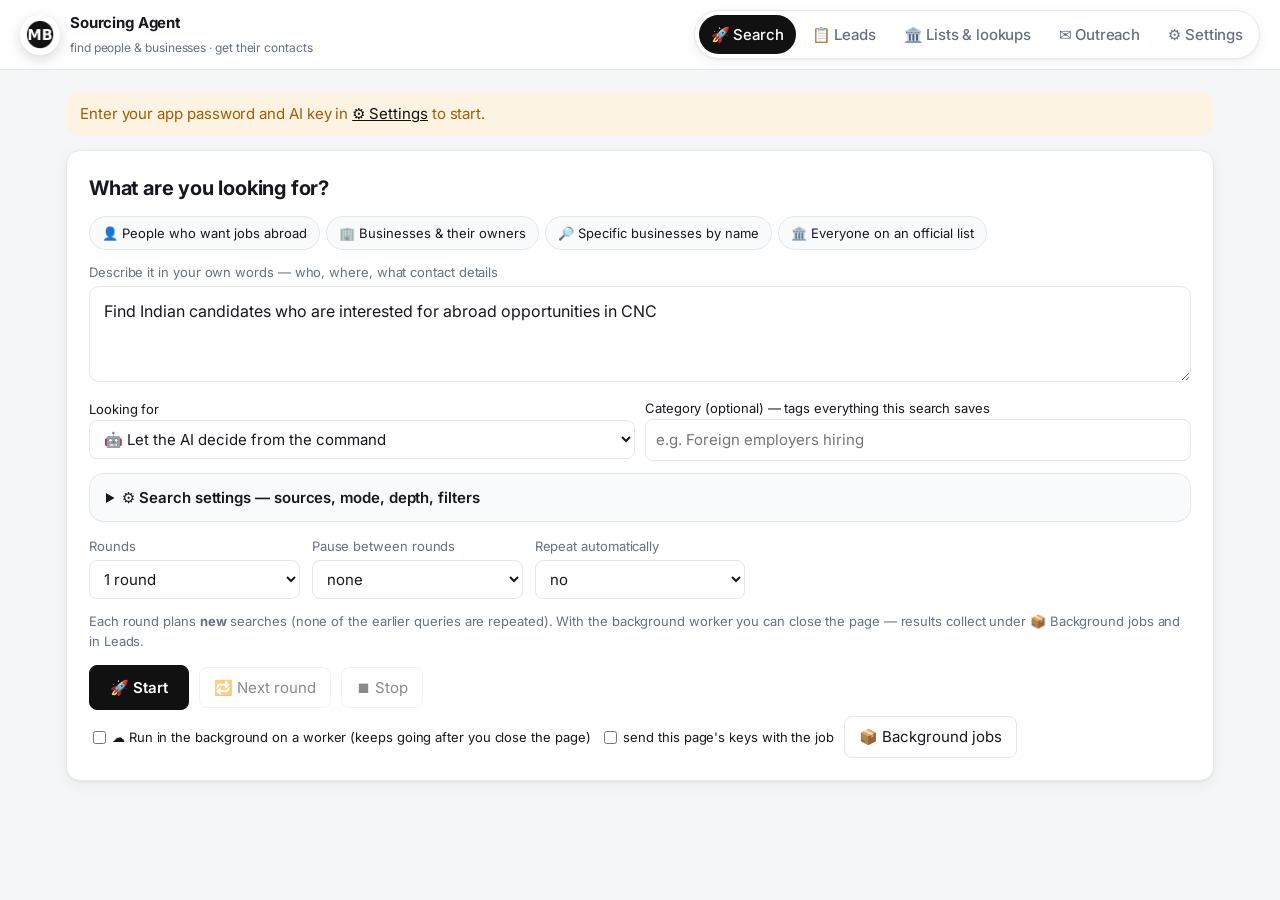
==== public/app.html @ 9a16e27d "Landing page (full-screen video, dot-matrix headline) in front of the app; app moved to app.html - p" ====
<!doctype html>
<html lang="en">
<head>
<meta charset="utf-8">
<meta name="viewport" content="width=device-width, initial-scale=1">
<title>Candidate Sourcing Agent</title>
<link rel="icon" type="image/webp" href="assets/logo.webp">
<link rel="preconnect" href="https://fonts.googleapis.com">
<link rel="preconnect" href="https://fonts.gstatic.com" crossorigin>
<link href="https://fonts.googleapis.com/css2?family=Inter:wght@400;500;600&display=swap" rel="stylesheet">
<style>
  :root {
    --bg: #f5f6f8; --panel: #ffffff; --panel-2: #f9fafb; --text: #16181d; --muted: #667085; --line: #e4e7ec;
    --accent: #3056d3; --accent-2: #eef2ff; --accent-text: #ffffff; --ok: #12805c; --ok-bg: #e7f6ef;
    --warn: #a15c07; --warn-bg: #fdf3e2; --err: #b42318; --err-bg: #fdecea; --code: #f2f4f7;
    --shadow: 0 1px 2px rgba(16,24,40,.06), 0 1px 3px rgba(16,24,40,.08); --radius: 12px;
  }
  @media (prefers-color-scheme: dark) {
    :root:not([data-theme="light"]) { --bg: #0f1115; --panel: #171a21; --panel-2: #1c2029; --text: #e8eaef; --muted: #98a1b3;
      --line: #2a2f3a; --accent: #7f9cff; --accent-2: #1d2440; --accent-text: #0b1020; --ok: #4fd1a1; --ok-bg: #11291f;
      --warn: #f2b84b; --warn-bg: #2d2412; --err: #ff8a80; --err-bg: #331a18; --code: #1f232c; --shadow: none; }
  }
  :root[data-theme="dark"] { --bg: #0f1115; --panel: #171a21; --panel-2: #1c2029; --text: #e8eaef; --muted: #98a1b3;
      --line: #2a2f3a; --accent: #7f9cff; --accent-2: #1d2440; --accent-text: #0b1020; --ok: #4fd1a1; --ok-bg: #11291f;
      --warn: #f2b84b; --warn-bg: #2d2412; --err: #ff8a80; --err-bg: #331a18; --code: #1f232c; --shadow: none; }
  * { box-sizing: border-box; }
  html { -webkit-text-size-adjust: 100%; }
  body { margin: 0; background: var(--bg); color: var(--text);
    font: 15px/1.55 Inter, system-ui, -apple-system, "Segoe UI", Roboto, sans-serif; }
  /* ---- shell ---- */
  .topbar { position: sticky; top: 0; z-index: 20; display: flex; align-items: center; gap: 16px; flex-wrap: wrap;
    padding: 10px 20px; background: color-mix(in srgb, var(--panel) 92%, transparent); backdrop-filter: blur(8px);
    border-bottom: 1px solid var(--line); }
  .brand { display: flex; align-items: center; gap: 10px; margin-right: auto; }
  .brand .logo { font-size: 22px; width: 36px; height: 36px; display: grid; place-items: center; border-radius: 10px;
    background: var(--accent-2); }
  .brand b { display: block; font-size: 15px; } .brand small { color: var(--muted); font-size: 12px; }
  .nav { display: flex; gap: 4px; flex-wrap: wrap; }
  .nav button { border: 0; background: transparent; padding: 8px 12px; border-radius: 8px; color: var(--muted); font-weight: 500; }
  .nav button:hover { background: var(--panel-2); color: var(--text); }
  .nav button[aria-current=page] { background: var(--accent-2); color: var(--accent); }
  .nav .count { display: inline-block; min-width: 18px; padding: 0 6px; border-radius: 99px; background: var(--accent);
    color: var(--accent-text); font-size: 11px; line-height: 18px; text-align: center; }
  .nav .count:empty { display: none; }
  main { max-width: 1180px; margin: 0 auto; padding: 22px 16px 80px; }
  .view > h2:first-child, .view > section:first-child { margin-top: 0; }
  .banner { background: var(--warn-bg); color: var(--warn); border-radius: var(--radius); padding: 10px 14px; margin-bottom: 14px; }
  h1 { font-size: 24px; margin: 0 0 4px; }
  h2 { font-size: 18px; margin: 28px 0 10px; letter-spacing: -.01em; }
  h3.sec { font-size: 14px; color: var(--muted); text-transform: uppercase; letter-spacing: .04em; margin: 8px 0; }
  .sub { color: var(--muted); margin: 0 0 20px; }
  /* ---- surfaces ---- */
  .panel { background: var(--panel); border: 1px solid var(--line); border-radius: var(--radius); padding: 18px;
    box-shadow: var(--shadow); margin-bottom: 14px; }
  .hero { padding: 22px; }
  .hero-head { display: flex; gap: 12px; align-items: center; justify-content: space-between; flex-wrap: wrap; margin-bottom: 12px; }
  .hero-head h2 { margin: 0; font-size: 20px; }
  .hero textarea#intent { min-height: 96px; font-size: 16px; padding: 12px 14px; border-radius: 10px; }
  .chips { display: flex; gap: 6px; flex-wrap: wrap; }
  .chip { border-radius: 99px; padding: 6px 12px; font-size: 13px; background: var(--panel-2); }
  .chip.on { background: var(--accent-2); border-color: var(--accent); color: var(--accent); }
  details.adv, details.panel-d { background: var(--panel); border: 1px solid var(--line); border-radius: var(--radius);
    padding: 12px 16px; box-shadow: var(--shadow); }
  details.adv { background: var(--panel-2); box-shadow: none; }
  details.panel-d { margin: 0 0 14px; }
  details.panel-d > summary, details.adv > summary { font-weight: 600; color: var(--text); }
  .rounds { display: grid; gap: 12px; grid-template-columns: repeat(auto-fill, minmax(180px, 1fr)); margin-top: 14px;
    align-items: end; }
  .rounds .hint { grid-column: 1 / -1; margin: 0; }
  /* ---- forms ---- */
  label { display: block; font-size: 13px; color: var(--muted); margin-bottom: 4px; }
  input, select, textarea { width: 100%; font: inherit; color: var(--text); background: var(--panel);
    border: 1px solid var(--line); border-radius: 8px; padding: 8px 10px; transition: border-color .15s, box-shadow .15s; }
  input:focus, select:focus, textarea:focus { outline: none; border-color: var(--accent);
    box-shadow: 0 0 0 3px color-mix(in srgb, var(--accent) 20%, transparent); }
  textarea { min-height: 70px; resize: vertical; }
  input[type=checkbox] { width: auto; margin-right: 6px; accent-color: var(--accent); }
  .row label, label:has(> input[type=checkbox]) { display: inline-flex; align-items: center; color: var(--text); margin: 0; }
  .grid { display: grid; gap: 12px; grid-template-columns: repeat(auto-fill, minmax(180px, 1fr)); }
  .row { display: flex; gap: 10px; flex-wrap: wrap; align-items: center; }
  button { font: inherit; border: 1px solid var(--line); background: var(--panel); color: var(--text);
    border-radius: 8px; padding: 8px 14px; cursor: pointer; transition: background .15s, border-color .15s; }
  button:hover { border-color: var(--accent); }
  button.primary { background: var(--accent); color: var(--accent-text); border-color: var(--accent); font-weight: 600;
    padding: 10px 20px; }
  button.primary:hover { filter: brightness(1.05); }
  button:disabled { opacity: .5; cursor: not-allowed; }
  details { margin-top: 12px; }
  summary { cursor: pointer; color: var(--muted); }
  .status { font-size: 13px; color: var(--muted); }
  .ok { color: var(--ok); } .warn { color: var(--warn); } .err { color: var(--err); }
  pre.log { background: var(--code); border-radius: 10px; padding: 12px 14px; max-height: 320px;
    overflow: auto; font: 12.5px/1.55 ui-monospace, "SF Mono", Consolas, monospace; white-space: pre-wrap; margin: 0; }
  /* ---- tables ---- */
  .table-wrap { overflow-x: auto; border: 1px solid var(--line); border-radius: var(--radius); background: var(--panel); }
  table { border-collapse: collapse; width: 100%; font-size: 13px; }
  th, td { text-align: left; padding: 8px 10px; border-bottom: 1px solid var(--line); vertical-align: top; }
  tr:hover td { background: var(--panel-2); }
  th { background: var(--panel-2); font-weight: 600; white-space: nowrap; position: sticky; top: 0; color: var(--muted);
    font-size: 12px; text-transform: uppercase; letter-spacing: .03em; }
  td.num, th.num { text-align: right; font-variant-numeric: tabular-nums; }
  td.evidence { min-width: 280px; max-width: 420px; }
  td[contenteditable=true] { outline: none; }
  td[contenteditable=true]:focus { background: var(--code); }
  td.dirty { box-shadow: inset 3px 0 0 var(--warn); }
  .tabs { display: flex; gap: 6px; margin-bottom: 12px; }
  .tabs button[aria-selected=true] { border-color: var(--accent); color: var(--accent); background: var(--accent-2); }
  .hidden { display: none !important; }
  /* ---- cards ---- */
  .card { background: var(--panel); border: 1px solid var(--line); border-radius: var(--radius); padding: 12px 14px; margin-bottom: 10px; }
  .card h3 { margin: 0; font-size: 15px; }
  .card .meta { color: var(--muted); font-size: 13px; }
  .card textarea { min-height: 90px; margin-top: 8px; }
  .badge { display: inline-block; font-size: 12px; padding: 1px 8px; border-radius: 99px; border: 1px solid var(--line); }
  .badge.sent { border-color: var(--warn); color: var(--warn); }
  .badge.replied { border-color: var(--ok); color: var(--ok); }
  .badge.not_interested { color: var(--muted); }
  .im-card { border: 1px solid var(--line); border-radius: var(--radius); background: var(--panel); padding: 14px 16px;
    margin: 10px 0; box-shadow: var(--shadow); }
  .im-card h4 { margin: 0 0 8px; font-size: 15px; display: flex; gap: 8px; align-items: center; flex-wrap: wrap; }
  .im-tier { font-size: 11px; font-weight: 700; padding: 2px 8px; border-radius: 99px; border: 1px solid var(--line);
    letter-spacing: .02em; }
  .im-tier.HIGH { color: var(--ok); border-color: var(--ok); background: var(--ok-bg); }
  .im-tier.MEDIUM { color: var(--warn); border-color: var(--warn); background: var(--warn-bg); }
  .im-meta { display: grid; gap: 4px 16px; grid-template-columns: repeat(auto-fill, minmax(210px, 1fr)); font-size: 13px; }
  .im-meta b { color: var(--muted); font-weight: 500; }
  .im-quote { margin: 8px 0; padding: 6px 10px; border-left: 3px solid var(--accent); background: var(--panel-2);
    border-radius: 0 8px 8px 0; font-size: 13px; }
  .im-why { font-size: 13px; color: var(--muted); margin: 4px 0 0; padding: 0; list-style: none; }
  .im-spec { font-size: 13px; }
  .im-spec code { background: var(--code); padding: 1px 6px; border-radius: 6px; }
  .filters { display: grid; gap: 10px; grid-template-columns: repeat(auto-fill, minmax(180px, 1fr)); margin-bottom: 10px; }
  a { color: var(--accent); word-break: break-word; }
  @media (max-width: 640px) {
    .topbar { padding: 8px 12px; } .brand small { display: none; }
    .nav { width: 100%; overflow-x: auto; flex-wrap: nowrap; } .nav button { white-space: nowrap; }
    main { padding: 14px 12px 64px; } .panel, .hero { padding: 14px; }
  }
  /* ---- professional skin (matches the landing page): Inter, monochrome accent, pill nav ---- */
  :root { --accent: #111111; --accent-2: #f1f1f2; --accent-text: #ffffff; --radius: 14px;
    --shadow: 0 4px 14px rgba(0,0,0,.06), 0 1px 2px rgba(0,0,0,.04); }
  @media (prefers-color-scheme: dark) {
    :root:not([data-theme="light"]) { --bg: #000000; --panel: #121214; --panel-2: #1a1a1d; --line: #2a2a2e;
      --accent: #ffffff; --accent-2: #28282a; --accent-text: #000000; --text: #f2f2f3; --muted: #8e8e8e; --code: #1a1a1d; }
  }
  :root[data-theme="dark"] { --bg: #000000; --panel: #121214; --panel-2: #1a1a1d; --line: #2a2a2e;
    --accent: #ffffff; --accent-2: #28282a; --accent-text: #000000; --text: #f2f2f3; --muted: #8e8e8e; --code: #1a1a1d; }
  body { font-family: "Inter", "Segoe UI", system-ui, sans-serif; -webkit-font-smoothing: antialiased;
    -moz-osx-font-smoothing: grayscale; letter-spacing: -0.005em; }
  .brand { text-decoration: none; color: inherit; }
  .brand .logo { width: 40px; height: 40px; border-radius: 50%; background: #fff; box-shadow: 0 4px 14px rgba(0,0,0,.16);
    transition: transform .3s cubic-bezier(.22,1,.36,1); }
  .brand:hover .logo { transform: scale(1.04); }
  .brand .logo img { width: 72%; height: 72%; object-fit: contain; display: block; }
  .brand b { letter-spacing: -0.01em; }
  .nav { background: var(--panel); border: 1px solid var(--line); border-radius: 999px; padding: 4px; box-shadow: var(--shadow); }
  .nav button { border-radius: 999px; font-weight: 500; letter-spacing: -0.01em; }
  .nav button[aria-current] { background: var(--accent); color: var(--accent-text); }
  .nav button[aria-current] .count { background: var(--accent-text); color: var(--accent); }
</style>
</head>
<body>

<header class="topbar">
  <a class="brand" href="./" title="Home"><span class="logo"><img src="assets/logo.webp" alt="" width="52" height="52"></span><div><b>Sourcing Agent</b><small>find people &amp; businesses · get their contacts</small></div></a>
  <nav class="nav" id="nav">
    <button data-view="search" aria-current="page">🚀 Search</button>
    <button data-view="leads">📋 Leads <span class="count" id="navLeads"></span></button>
    <button data-view="lists">🏛️ Lists &amp; lookups</button>
    <button data-view="outreach">✉️ Outreach</button>
    <button data-view="settings">⚙️ Settings</button>
  </nav>
</header>
<main>
  <div class="banner hidden" id="setupBanner">Enter your app password and AI key in <a href="#" data-goto="settings">⚙️ Settings</a> to start.</div>

  <div class="view" data-view="search">
  <section class="panel hero">
    <div class="hero-head">
      <h2>What are you looking for?</h2>
      <div class="chips" id="presets">
        <button class="chip" data-preset="people">👤 People who want jobs abroad</button>
        <button class="chip" data-preset="business">🏢 Businesses &amp; their owners</button>
        <button class="chip" data-preset="names">🔎 Specific businesses by name</button>
        <button class="chip" data-preset="list">🏛️ Everyone on an official list</button>
      </div>
    </div>
    <label for="intent">Describe it in your own words — who, where, what contact details</label>
    <textarea id="intent">Find Indian candidates who are interested for abroad opportunities in CNC</textarea>
    <div class="row" style="margin-top:8px">
      <div style="flex:1;min-width:200px">
        <label for="lookingFor">Looking for</label>
        <select id="lookingFor">
          <option value="">🤖 Let the AI decide from the command</option>
          <option value="people">👤 Candidates — people interested in jobs</option>
          <option value="organizations">🏢 Employers &amp; businesses — companies, HR, management (B2B)</option>
        </select>
      </div>
      <div style="flex:1;min-width:200px">
        <label for="catInput">Category (optional) — tags everything this search saves</label>
        <input id="catInput" list="catList" autocomplete="off" maxlength="60" placeholder="e.g. Foreign employers hiring">
        <datalist id="catList"></datalist>
      </div>
    </div>
    <details class="adv" id="advBox"><summary>⚙️ Search settings — sources, mode, depth, filters</summary>
    <div class="row" style="margin-top:8px" id="imSources">
      <span class="status" style="margin:0">Sources:</span>
      <label><input type="checkbox" value="search" checked>Search engines</label>
      <label><input type="checkbox" value="reddit" checked>Reddit</label>
      <label><input type="checkbox" value="quora" checked>Quora</label>
      <label><input type="checkbox" value="forums" checked>Forums &amp; websites</label>
      <label><input type="checkbox" value="linkedin">LinkedIn (search-indexed)</label>
      <label><input type="checkbox" value="facebook">Facebook (search-indexed)</label>
      <label><input type="checkbox" value="youtube" checked>YouTube comments</label>
      <label><input type="checkbox" value="blogs" checked>Blogs</label>
      <label><input type="checkbox" value="rss">RSS feeds</label>
      <label title="Local businesses with phone number, website and address (needs a Serper / SerpApi key or GOOGLE_PLACES_API_KEY)"><input type="checkbox" value="maps">Google Maps listings</label>
      <label title="JustDial, IndiaMART, Sulekha, OLX … (read through your unblocker keys; untick Respect robots.txt)"><input type="checkbox" value="directories">Business directories</label>
    </div>
    <div class="row" style="margin-top:4px">
      <label><input id="autoSources" type="checkbox" checked>🤖 Let the AI choose the best sources for each command (ignores the ticks above)</label>
    </div>
    <div class="row" style="margin-top:6px">
      <label for="searchMode" style="margin:0">Search mode</label>
      <select id="searchMode" style="width:auto">
        <option value="combined">Combined — Intent Miner sources &amp; scoring + classic page reader (recommended)</option>
        <option value="intent">Intent Miner only</option>
        <option value="classic">Classic waves only</option>
      </select>
    </div>
    <details>
      <summary>Wave depth &amp; crawler settings</summary>
      <div class="grid" style="margin-top:10px">
        <div><label for="numWaves">Number of waves</label><input id="numWaves" type="number" min="1" max="6" value="3"></div>
        <div><label for="qpw">Queries per wave</label><input id="qpw" type="number" min="1" max="10" value="5"></div>
        <div><label for="maxRes">Max results per query</label><input id="maxRes" type="number" min="5" max="100" value="20"></div>
        <div><label for="maxUrls">Max fresh URLs per wave</label><input id="maxUrls" type="number" min="5" max="100" value="30"></div>
        <div><label for="batch">Batch size</label><input id="batch" type="number" min="2" max="8" value="5"></div>
        <div><label for="timeout">Page timeout (s)</label><input id="timeout" type="number" min="5" max="30" value="15"></div>
        <div><label for="region">Search region</label>
          <select id="region"><option>in-en</option><option>wt-wt</option><option>us-en</option><option>uk-en</option><option>de-de</option></select></div>
        <div><label for="backend">Search backend</label>
          <select id="backend"><option value="all">all engines at once (DuckDuckGo + every search API key, merged)</option><option value="auto">auto (DuckDuckGo + Google)</option><option value="google">google only (search API)</option><option value="duckduckgo">duckduckgo only</option></select></div>
        <div><label for="maxAge" title="Search only recent pages, and drop leads whose post / comment is older. Leads with no date found are kept.">Only leads active in the last</label>
          <select id="maxAge"><option value="1">1 month</option><option value="3">3 months</option><option value="6" selected>6 months</option><option value="12">12 months</option><option value="24">2 years</option><option value="0">any time</option></select></div>
        <div><label for="extraction" title="How pages are read. Rules find emails, phone numbers, names, roles and countries with pattern matching — no AI tokens. The AI is then only used once per round, to plan the searches.">Page reading</label>
          <select id="extraction"><option value="rules">rules — no AI tokens</option><option value="hybrid">hybrid — AI only when rules find nobody</option><option value="ai">AI reads every page</option></select></div>
      </div>
      <div class="row" style="margin-top:10px">
        <label title="LinkedIn and Facebook disallow crawlers in robots.txt. Untick to read their public posts and comments — check that this fits your use and their terms."><input id="robots" type="checkbox" checked>Respect robots.txt (untick to read LinkedIn / Facebook posts)</label>
        <label><input id="snippet" type="checkbox" checked>Use search snippet when a page is walled/blocked</label>
      </div>
      <div class="row" style="margin-top:6px">
        <label title="Keep only people who say they are interested, keen, looking / open to work, ready to join or share their CV"><input id="onlyInterested" type="checkbox" checked>Only leads who say they're interested / keen</label>
        <label title="For interested leads (within “Only leads active in the last…”) that are missing a phone or email, look them up in Apollo / Lusha / ContactOut / RocketReach. Uses those services' credits."><input id="useLeadDb" type="checkbox" checked>Look up contacts of interested leads in lead databases (uses credits)</label>
        <label title="Keep a lead-database result only when the lead then has both a phone number and an email"><input id="requireBoth" type="checkbox" checked>Lead databases: keep only if both phone &amp; email</label>
        <label title="Businesses whose required registration / licence (e.g. MEA recruiting-agent licence) is not shown anywhere are removed instead of marked “unverified”."><input id="strictReq" type="checkbox">Strict: only businesses whose required registration is shown</label>
        <label title="Also run the related searches Google suggests for each query (more results for the same intent)."><input id="expandRelated" type="checkbox" checked>Also run Google's related searches</label>
      </div>
    </details>
    </details>
    <div class="rounds">
      <div><label for="roundsN">Rounds</label><select id="roundsN"><option value="1">1 round</option><option value="2">2 rounds</option>
        <option value="3">3 rounds</option><option value="5">5 rounds</option><option value="10">10 rounds</option></select></div>
      <div><label for="roundPause">Pause between rounds</label><select id="roundPause"><option value="0">none</option>
        <option value="5">5 min</option><option value="30">30 min</option><option value="60">1 hour</option></select></div>
      <div><label for="repeatEvery" title="Background worker only: queue the same job again after each finished run">Repeat automatically</label>
        <select id="repeatEvery"><option value="0">no</option><option value="6">every 6 hours</option><option value="12">every 12 hours</option>
        <option value="24">every day</option><option value="168">every week</option></select></div>
      <p class="status hint">Each round plans <b>new</b> searches (none of the earlier queries are repeated). With the background
        worker you can close the page — results collect under 📦 Background jobs and in Leads.</p>
    </div>
    <div class="row" style="margin-top:14px">
      <button class="primary" id="startBtn">🚀 Start</button>
      <button id="nextBtn" disabled title="Run new searches for the same intent, avoiding every query already used">🔁 Next round</button>
      <button id="stopBtn" disabled>⏹ Stop</button>
      <span class="status" id="runStatus"></span>
    </div>
    <div class="row" style="margin-top:6px">
      <label title="The run is queued in the database and a background worker (worker/worker.py) runs it with no time limit — headless browser, local AI model, SMTP checks. You can close this page."><input id="bgRun" type="checkbox">☁️ Run in the background on a worker (keeps going after you close the page)</label>
      <label title="Send the keys typed on this page with the job (erased when it finishes). Otherwise the worker uses its own environment keys."><input id="bgKeys" type="checkbox">send this page's keys with the job</label>
      <button id="jobsBtn">📦 Background jobs</button>
    </div>
    <div id="jobsBox"></div>
  </section>

  
  <div id="progress" class="hidden">
    <h2>Progress</h2>
    <details id="planBox" class="hidden"><summary>🧭 Search plan</summary><pre class="log" id="planText"></pre></details>
    <div class="table-wrap" style="margin:12px 0"><table id="statsTable"></table></div>
    <div id="doctor"></div>
    <pre class="log" id="log"></pre>
  </div>

  
  </div>

  <div class="view hidden" data-view="leads">
  <h2>🧠 Qualified leads <span style="font-size:13px;color:var(--muted);font-weight:400">— intent-scored
    leads with evidence from the same run</span></h2>
  <section class="panel" id="storagePanel">
    <p class="status" id="storageInfo" style="margin-top:0">💾 Checking what is saved in the database…</p>
    <div class="row" style="margin-bottom:8px">
      <div style="min-width:240px"><label for="catFilter">📁 Category</label>
        <select id="catFilter"><option value="">All categories</option></select></div>
      <span class="status" id="catInfo" style="align-self:flex-end"></span>
    </div>
    <div id="catSearches"></div>
    <div id="pinBar" class="row hidden" style="margin:6px 0"><span class="status" id="pinText" style="margin:0"></span>
      <button id="unpinBtn" style="padding:2px 10px">↩ Back to the live run</button></div>
    <div class="row">
      <button id="showAllSaved" title="Every lead from every run, any score (nothing is hidden by the run or the minimum score)">📚 Show everything saved</button>
      <button id="lastRunBtn" title="Saved contacts from the most recent run or batch job (use “Found in” in the table to pick another run)">🆕 Contacts from the last run</button>
      <button id="backupAll" title="Downloads every saved contact and every intent lead from all runs as two CSV files">💾 Download everything (backup)</button>
      <span class="status" id="backupOut"></span>
    </div>
  </section>
  <section class="panel" id="sugPanel">
    <h3 class="sec" style="margin-top:0">💡 Suggested sites</h3>
    <p class="status" style="margin-top:0">Pages a run read that list many phone numbers / emails but gave few or no leads
      for that search (e.g. Gulf walk-in lists, recruiter directories). Kept across runs with the contacts found on them.</p>
    <div class="row">
      <button id="sugLoad">💡 Show suggested sites</button>
      <button id="sugCsv">⬇️ Download their contacts (CSV)</button>
      <label><input id="sugHidden" type="checkbox">include hidden</label>
      <span class="status" id="sugOut"></span>
    </div>
    <div id="sugList"></div>
  </section>
  <section class="panel" id="imPanel">
    <p class="status" style="margin-top:0">Runs with 🚀 Start above (Search mode “Combined” or “Intent Miner only”) and uses the
      same settings: sources, time window (“Only leads active in the last…”), interested-only, page reading, lead databases.</p>
    <details><summary>Lead scoring settings</summary>
      <div class="grid" style="margin-top:8px">
        <div><label for="imMin">Minimum lead score</label><input id="imMin" type="number" min="0" max="100" value="50"></div>
      </div>
      <div class="row" style="margin-top:8px">
        <label><input id="imReprocess" type="checkbox">Re-score pages seen before</label>
      </div>
      <label for="imFeeds" style="margin-top:8px">RSS / Atom feeds (one per line, used when “RSS feeds” is ticked)</label>
      <textarea id="imFeeds" rows="2" placeholder="https://www.reddit.com/r/germany/new/.rss"></textarea>
    </details>
    <div class="row" style="margin-top:12px">
      <button id="imLoad">📋 Show saved intent leads</button>
      <button id="imHealthBtn">🩺 Provider health</button>
      <button id="imFailedBtn">♻️ Failed pages</button>
    </div>
    <div class="row" style="margin-top:8px">
      <button id="recheckBtn" title="Re-read pages from earlier runs to catch new comments / replies. Pages whose content did not change are skipped cheaply.">🔁 Re-check old pages for new comments</button>
      <label>read more than <select id="recheckAge" style="width:auto"><option value="24">1 day</option><option value="72" selected>3 days</option>
        <option value="168">1 week</option><option value="720">1 month</option></select> ago</label>
      <label><input id="recheckProductive" type="checkbox" checked>only pages that gave leads or have comments</label>
      <label>max <input id="recheckMax" type="number" min="5" max="300" value="60" style="width:80px"> pages</label>
    </div>
    
    
    
    
    <div id="imSpec" class="im-spec"></div>
    <div id="imExtra"></div>
    <div class="row" style="margin-top:10px" id="imExport" hidden>
      <button data-f="csv">⬇️ CSV</button><button data-f="xlsx">⬇️ Excel</button><button data-f="json">⬇️ JSON</button>
      <button id="imSf" title="Creates Salesforce Leads for leads scoring 80+ that were not pushed before">☁️ Push 80+ to Salesforce</button>
      <label><input id="imOnlyRun" type="checkbox" checked>this run only</label>
      <span class="status" id="imExportMsg"></span>
    </div>
    <div id="imLeads"></div>
  </section>

  
  <h2>Contacts table</h2>
  <div class="tabs" role="tablist">
    <button role="tab" aria-selected="true" data-tab="run">This run</button>
    <button role="tab" aria-selected="false" data-tab="db">All saved candidates (Neon DB)</button>
  </div>
  <section id="tab-run"></section>
  <section id="tab-db" class="hidden">
    <div class="row" style="margin-bottom:10px"><button id="loadDb">🔄 Load / refresh from Neon DB</button>
      <button id="enrichBtn" title="For saved leads who said they are interested and are within “Only leads active in the last…”, look up missing phone numbers / emails in Apollo, Lusha, ContactOut and RocketReach (uses their credits)">📇 Find missing contacts for interested leads</button>
      <span class="status" id="dbStatus"></span></div>
    <details class="panel" style="margin-bottom:12px" id="importBox">
      <summary>📥 Import candidates from Naukri / foundit / WorkIndia / Indeed / Apna (employer-account export)</summary>
      <p style="color:var(--muted);font-size:13px">In your employer account, download the applicants or database
        search results as Excel / CSV (Naukri Resdex / RMS: select candidates → Download / Export to Excel;
        foundit, Indeed, Apna, WorkIndia: applicants → Download / Export). Then upload the file here — names, phone
        numbers, emails, roles, skills and locations are saved with the other leads. The tool never logs in to
        these portals with your password: automated logins break their terms and get recruiter accounts blocked.</p>
      <div class="grid">
        <div><label for="impPortal">Portal</label><select id="impPortal">
          <option value="naukri">Naukri</option><option value="foundit">foundit</option><option value="workindia">WorkIndia</option>
          <option value="indeed">Indeed</option><option value="apna">Apna</option><option value="naukrigulf">Naukrigulf</option>
          <option value="other">Other portal / ATS</option></select></div>
        <div><label for="impFile">Export file (.xlsx, .xls or .csv, up to 4 MB)</label><input id="impFile" type="file" accept=".xlsx,.xls,.csv,.txt,.html"></div>
        <div style="align-self:flex-end"><label title="Tick when the file lists people who applied to your job — they are marked as interested"><input id="impApplied" type="checkbox" checked>These people applied to my job</label></div>
        <div style="align-self:flex-end"><button id="impBtn">📥 Import</button></div>
      </div>
      <p class="status" id="impOut"></p>
    </details>
    <div id="dbView"></div>
  </section>
  

  </div>

  <div class="view hidden" data-view="lists">
    <h2>Lists &amp; lookups</h2>
    <p class="status">Complete lists come from official registers; specific businesses and posts can be looked up directly.</p>
    <details class="panel-d" open id="govBox"><summary>🏛️ Government &amp; official lists — import, match, make leads</summary>
      <p class="status">Import public lists published by government bodies, then every lead (from new runs, or with the
        button below) is matched to its official record: the AI compares name (spelling variants, Pvt/Ltd, initials),
        place, type and any registration no. A confirmed match adds the record's registered phone / email / website /
        address to the lead; weaker ones are shown as “possible” for you to check. Good sources: MCA company / LLP master
        data, state transport lists of motor-driving schools, NCVT / Skill India ITI & training-partner lists, Indian
        Nursing Council institutions, Udyam lists, any data.gov.in dataset. Voter rolls, Aadhaar, e-Shram and similar ID
        lists are refused (not public; illegal to use for outreach).</p>
      <div class="grid">
        <div><label for="govName">List name</label><input id="govName" placeholder="Punjab motor driving schools 2025"></div>
        <div><label for="govKind">Contains</label><select id="govKind"><option value="org">Organisations (institutes, schools, companies)</option>
          <option value="person">People (professional register, e.g. nursing council)</option></select></div>
      </div>
      <div class="row" style="margin-top:6px"><input id="govFile" type="file" accept=".csv,.xlsx,.xls,.html,.htm">
        <label><input id="govReplace" type="checkbox">replace this list if it exists</label>
        <button id="govImportBtn">⬆️ Import file</button></div>
      <div class="row" style="margin-top:6px"><input id="govResource" placeholder="data.gov.in resource id (from the dataset's API tab)" style="flex:1">
        <button id="govApiBtn">⬇️ Import from data.gov.in</button></div>
      <div class="row" style="margin-top:6px"><input id="govUrl" placeholder="or a link to a published list — PDF / Excel / CSV / web table (e.g. MEA list of active recruiting agents)" style="flex:1">
        <button id="govUrlBtn">🔗 Import from link</button></div>
      <div class="row" style="margin-top:6px"><label>Region for “Make leads” <input id="govRegion" placeholder="North India, or Punjab, Haryana, or Ludhiana" style="width:260px"></label>
        <span class="status">📚 Imported lists → ➕ Make leads: every business of the list in that region becomes a lead, and its phone / email / website / owners are looked up.</span></div>
      <div class="row" style="margin-top:6px"><button id="govMatchBtn">🔎 Match saved leads now</button>
        <label><input id="govOnlyNew" type="checkbox" checked>only leads not matched before</label>
        <button id="govListBtn">📚 Imported lists</button></div>
      <div id="govOut" class="status"></div>
    </details>
    <details class="panel-d" open id="namesBoxD"><summary>🏢 Find specific businesses by name</summary>
      <p class="status">Type business names (one per line, up to 8 at a time) — each is looked up on Google Maps (phone, website,
        address), its own website is read (phones, emails, WhatsApp, people) and its owners / directors are searched on LinkedIn.</p>
      <textarea id="namesBox" rows="3" placeholder="Magic Billion&#10;Aimpersand&#10;Moksh Overseas"></textarea>
      <div class="row" style="margin-top:6px"><input id="namesCity" placeholder="city (optional, e.g. Gurugram)" style="width:220px">
        <button id="namesBtn">🏢 Find these businesses</button><span class="status" id="namesOut"></span></div>
    </details>
    <details class="panel-d"><summary>🔗 Analyse specific posts / pages (paste links)</summary>
      <p class="status">Paste Instagram / Facebook / YouTube / Reddit / blog / forum links, one per line. Each page is read
        directly (no searching) and every commenter showing interest becomes a lead. Instagram: the public embed page shows
        the caption and usually only the first few comments without login, and it needs “Respect robots.txt” unticked. All
        comments of <b>your own</b> posts come through the 🤖 auto-reply (Meta API).</p>
      <textarea id="linksBox" rows="3" placeholder="https://www.instagram.com/p/DdVoGp5g1Za/&#10;https://www.youtube.com/watch?v=…"></textarea>
      <div class="row" style="margin-top:6px"><button id="linksBtn">🔗 Read these links</button>
        <span class="status">Uses the discovery intent above (or “people interested in this post” if empty).</span></div>
    </details>
    <details class="panel-d"><summary>🔎 Search everything saved (meaning, words and misspelt names)</summary>
      <p class="status">Finds saved leads, candidates and government-list records by meaning (“heavy vehicle trainer” finds
        “HMV driving instructor”), exact words and registration numbers, and misspelt names — pgvector + full-text + fuzzy
        search on your Neon database. Run “Update search index” once after upgrading, then new leads are indexed automatically.</p>
      <div class="row"><input id="sq" placeholder="e.g. truck driving school owner Ludhiana" style="flex:1">
        <label><input type="checkbox" class="skind" value="lead" checked>leads</label>
        <label><input type="checkbox" class="skind" value="candidate" checked>candidates</label>
        <label><input type="checkbox" class="skind" value="gov">government lists</label>
        <button id="sBtn">🔎 Search</button><button id="sIdx">🧮 Update search index</button></div>
      <div id="sOut"></div>
    </details>
  </div>

  <div class="view hidden" data-view="outreach">
    <h2>Outreach</h2>
    <section id="tab-outreach">
    <details class="panel" id="metaBox" style="margin-bottom:12px">
      <summary>🤖 Auto-reply to “interested” comments on your own Instagram / Facebook posts</summary>
      <p class="status">When someone comments “interested” (or similar) on a post from <b>your official</b> Instagram
        Business account or Facebook Page, the tool replies under the comment, sends them a private message asking
        for their name, WhatsApp, email and experience, and saves what they reply as a candidate — through Meta’s
        official API. Only your own posts: Meta does not allow automated replies on other people’s posts.</p>
      <div id="metaEnv" class="status"></div>
      <p class="status">Webhook URL for Meta: <code id="metaHook"></code></p>
      <label><input id="metaEnabled" type="checkbox"> Auto-reply is ON (otherwise comments are only saved)</label>
      <div class="grid" style="margin-top:8px;grid-template-columns:repeat(auto-fill,minmax(300px,1fr))">
        <div><label for="metaPublic">Public reply under the comment ({name} = their first name)</label><textarea id="metaPublic" rows="3"></textarea></div>
        <div><label for="metaDm">Private message asking for details</label><textarea id="metaDm" rows="5"></textarea></div>
        <div><label for="metaThanks">Thank-you after they share contact details</label><textarea id="metaThanks" rows="3"></textarea></div>
        <div><label for="metaKw">Extra words that count as interest (comma-separated)</label><textarea id="metaKw" rows="3"></textarea></div>
      </div>
      <div class="row" style="margin-top:8px"><button id="metaSave">💾 Save</button><button id="metaRefresh">🔄 Refresh conversations</button>
        <span class="status" id="metaMsg"></span></div>
      <div class="table-wrap" style="margin-top:8px"><table id="metaTable"></table></div>
    </details>
    <div class="panel">
      <p class="status" style="margin-top:0">The AI drafts a message; you send it yourself (LinkedIn and Facebook forbid automated
        messaging). &ldquo;Copy &amp; open&rdquo; copies the message and opens the candidate's post so you can reply or DM.
        When they answer, paste the reply &mdash; phone / email they share are saved with the date they shared them.</p>
      <div class="grid">
        <div><label for="obName">Your name</label><input id="obName"></div>
        <div><label for="obAgency">Agency / company</label><input id="obAgency"></div>
        <div><label for="obRole">Role you're hiring for</label><input id="obRole" placeholder="Press Brake Operator"></div>
        <div><label for="obLoc">Job location</label><input id="obLoc" placeholder="Riyadh, Saudi Arabia"></div>
      </div>
      <div style="margin-top:10px"><label for="obExtra">Details to mention (salary, visa, benefits &mdash; optional)</label>
        <input id="obExtra" placeholder="Visa + accommodation provided, 2-year contract"></div>
      <div class="row" style="margin-top:12px">
        <button id="obLoad">🔄 Load candidates</button>
        <select id="obFilter" style="width:auto">
          <option value="needs">Needs contact (no phone/email)</option>
          <option value="all">All candidates</option>
          <option value="new">Status: new</option><option value="drafted">Status: drafted</option>
          <option value="sent">Status: sent (awaiting reply)</option><option value="replied">Status: replied</option>
          <option value="not_interested">Status: not interested</option>
        </select>
        <button class="primary" id="obDraft">✍️ Draft messages for selected</button>
        <span class="status" id="obStatus"></span>
      </div>
    </div>
    <div id="obList" style="margin-top:12px"></div>
  </section>
  </div>

  <div class="view hidden" data-view="settings">
    <h2>Settings</h2>
    <h3 class="sec">🔐 Access &amp; AI</h3>
    <section class="panel" id="login">
    <div class="row">
      <div style="flex:1;min-width:220px">
        <label for="pw">App password (APP_PASSWORD on Vercel)</label>
        <input id="pw" type="password" autocomplete="current-password" placeholder="APP_PASSWORD set on Vercel">
      </div>
      <div style="flex:0.7;min-width:150px">
        <label for="llmProvider">AI provider</label>
        <select id="llmProvider">
          <option value="openrouter">OpenRouter</option>
          <option value="cerebras">Cerebras (fast, generous free tier)</option>
          <option value="groq">Groq (fast, free tier)</option>
          <option value="mistral">Mistral (free tier)</option>
          <option value="sambanova">SambaNova (free tier)</option>
          <option value="nvidia">NVIDIA NIM (free credits)</option>
          <option value="github">GitHub Models (free with a GitHub account)</option>
          <option value="deepseek">DeepSeek (cheap)</option>
          <option value="kimi">Kimi / Moonshot (cheap)</option>
        </select>
      </div>
      <div style="flex:1.4;min-width:240px">
        <label for="orKey" id="orKeyLabel">API key</label>
        <input id="orKey" type="password" autocomplete="off" placeholder="Uses the server key unless entered here">
      </div>
      <div style="flex:1;min-width:200px">
        <label for="orModel">AI model</label>
        <input id="orModel" list="orModels" autocomplete="off">
        <datalist id="orModels"></datalist>
      </div>
      <button id="testBtn" style="align-self:flex-end">Test connections</button>
    </div>
    <details style="margin-top:8px">
      <summary>Gemini key (free tier — also used as a fallback)</summary>
      <div style="margin-top:8px;max-width:520px">
        <label for="geminiKey">Gemini API Key (AIza… or AQ.…)</label>
        <input id="geminiKey" type="password" autocomplete="off" placeholder="Uses server GEMINI_API_KEY unless entered here">
      </div>
    </details>
    <details style="margin-top:8px">
      <summary>Claude key — used only for thinking (understanding the command, planning searches)</summary>
      <div class="row" style="margin-top:8px">
        <div style="flex:1.4;min-width:240px">
          <label for="claudeKey">Anthropic API key (sk-ant-…)</label>
          <input id="claudeKey" type="password" autocomplete="off" placeholder="Uses server ANTHROPIC_API_KEY unless entered here">
        </div>
        <div style="flex:1;min-width:200px">
          <label for="claudeModel">Claude model</label>
          <input id="claudeModel" list="claudeModels" autocomplete="off" placeholder="claude-opus-5-5">
          <datalist id="claudeModels"><option value="claude-opus-5-5">best planning (default)</option>
            <option value="claude-sonnet-5-5">cheaper</option><option value="claude-haiku-4-5">cheapest</option></datalist>
        </div>
      </div>
      <label style="margin-top:8px" title="Claude then also reads every page, judges comments and checks fit. Much better reading, but it costs per page — pick claude-sonnet-5-5 or claude-haiku-4-5 above to spend less.">
        <input id="claudeReading" type="checkbox">Also use Claude for web scraping — reading pages, finding people, fit checks (costs more)</label>
      <p style="color:var(--muted);font-size:13px;margin:6px 0 0">Unticked (default): Claude only plans; pages are read by the
        provider above, as before. Ticked: Claude plans and reads. Either way, if Claude fails or runs out of credit the
        provider above takes over.</p>
    </details>
    <p style="color:var(--muted);font-size:13px;margin:10px 0 0">Automatic fallback: enter keys for as many providers as you like (pick each one in
      “AI provider” and paste its key — every key is remembered). The chosen provider is used first; when it
      runs out of credits or hits its limit, the run switches to the next provider with a key
      (Gemini → Groq → Cerebras → Mistral → SambaNova → NVIDIA → GitHub Models → OpenRouter → DeepSeek → Kimi).</p>
    <p class="status" id="testOut"></p>
  </section>
    <h2 id="keysHeading">🔑 Service keys — search, Maps, unblockers, lead databases, email checks</h2>
  <section class="panel">
    <details id="intBox" open>
      <summary>Apollo, Lusha, ContactOut, RocketReach · Google search · unblockers — click to show / hide</summary>
      <p style="color:var(--muted);font-size:13px">Paste API keys (from each service's dashboard → API / Integrations).
        Keys stay in this browser and are sent only to your own server; Vercel env vars work too. Account
        passwords are not supported — automated logins break these services' terms and get accounts banned.</p>
      <div id="intFields"></div>
      <h3 style="font-size:14px;margin:14px 0 6px">Test the lead databases</h3>
      <p style="color:var(--muted);font-size:13px;margin:0 0 6px">One real lookup in each service that has a key
        (uses one credit each) — shows exactly what each service replies. These services need a LinkedIn profile
        link, or a name plus current company.</p>
      <div class="grid">
        <div><label for="tLi">LinkedIn profile link</label><input id="tLi" placeholder="https://www.linkedin.com/in/…"></div>
        <div><label for="tName">or full name</label><input id="tName"></div>
        <div><label for="tCo">+ current company</label><input id="tCo"></div>
        <div style="align-self:flex-end"><button id="tBtn">🔎 Test lookup</button></div>
      </div>
      <pre class="log" id="tOut" style="display:none;white-space:pre-wrap"></pre>
      <h3 style="font-size:14px;margin:14px 0 6px">Verify emails / find a work email</h3>
      <p style="color:var(--muted);font-size:13px;margin:0 0 6px">Zero-send check: syntax, disposable inbox, DNS / MX,
        then the mail server is asked (SMTP RCPT) whether the mailbox exists — nothing is sent. “Catch-all” means the
        domain accepts every address, so the answer is inconclusive. Vercel blocks port 25; set <code>SMTP_VERIFY_URL</code>
        (email_verify.py running on any small server) or a Hunter / ZeroBounce / NeverBounce key for mailbox checks.</p>
      <div class="grid">
        <div><label for="vEmails">Emails (comma / new line)</label><textarea id="vEmails" rows="2"></textarea></div>
        <div style="align-self:flex-end"><button id="vBtn">✉️ Verify</button></div>
        <div><label for="fName">Full name</label><input id="fName" placeholder="Harpreet Kaur"></div>
        <div><label for="fCo">Company or domain</label><input id="fCo" placeholder="fortishealthcare.com"></div>
        <div style="align-self:flex-end"><button id="fBtn">🔎 Find work email</button></div>
      </div>
      <pre class="log" id="vOut" style="display:none;white-space:pre-wrap"></pre>
      <p style="color:var(--muted);font-size:13px;margin-top:10px">Keys are saved as you type. Click
        “Test connections” at the top to see which services are active.</p>
    </details>
  </section>
    <section class="panel" id="privacyPanel">
    <h2 style="margin-top:0">🛡️ Privacy &amp; consent</h2>
    <p class="status">People who opt out (STOP reply to the auto-reply, 🚫 on a lead, or added here) are never saved or contacted
      again, and their saved contact details are erased. Individuals' contact details can be erased after a retention period;
      businesses are kept. Every contact keeps where it came from (source link and contact source).</p>
    <div class="grid">
      <div><label for="dncPhone">Phone</label><input id="dncPhone"></div>
      <div><label for="dncEmail">Email</label><input id="dncEmail"></div>
      <div><label for="dncProfile">Profile link</label><input id="dncProfile"></div>
      <div style="align-self:flex-end"><button id="dncAdd">🚫 Add to do-not-contact</button></div>
    </div>
    <div class="row" style="margin-top:10px"><button id="dncList">📋 Show do-not-contact list</button>
      <label>Erase individuals' contacts older than <select id="purgeDays" style="width:auto"><option value="90">90 days</option>
        <option value="180" selected>180 days</option><option value="365">1 year</option></select></label>
      <button id="purgeBtn">🧹 Erase now</button><span class="status" id="dncOut"></span></div>
    <div id="dncBox"></div>
  </section>
  </div>
</main>

<script>
"use strict";
const $ = (id) => document.getElementById(id);
const COLS = ["activity_date", "shows_interest", "name", "phone", "whatsapp", "email", "email_status", "email_guess", "current_role", "skills", "current_location",
              "target_countries", "platform", "evidence_snippet", "source_url"];
const LIST_COLS = ["skills", "target_countries"];
const EDITABLE = ["name", "phone", "email", "current_role", "skills", "current_location", "target_countries",
                  "evidence_snippet"];
const ICONS = { plan: "🧭", wave_start: "🌊", query: "🔍", dedup: "🧹", crawl: "🕷️", saved: "💾",
  wave_end: "✅", info: "ℹ️", warning: "⚠️", error: "❌", done: "🏁" };

const state = { running: false, stop: false, runRecords: [], dbRecords: null, waveStats: {}, logLines: [] };

// ---------- storage (per-browser convenience only) ----------
function store(k, v) { try { v === undefined ? localStorage.removeItem(k) : localStorage.setItem(k, v); } catch (_) {} }
function load(k) { try { return localStorage.getItem(k); } catch (_) { return null; } }
$("pw").value = load("csa_pw") || "";
$("pw").addEventListener("change", () => store("csa_pw", $("pw").value));
$("geminiKey").value = load("csa_gemini_key") || "";
// AI provider: key and model are remembered per provider in this browser.
const LLM = {
  openrouter: { key: "OpenRouter API key (sk-or-…)", env: "OPENROUTER_API_KEY", models: [
    ["google/gemini-3.8-flash", "best quality (default)"], ["openai/gpt-6-luna", "very cheap, good"],
    ["deepseek/deepseek-v4.1-flash", "very cheap"], ["google/gemini-3.5-flash-lite", "cheap Gemini"]] },
  cerebras: { key: "Cerebras API key (csk-…)", env: "CEREBRAS_API_KEY", models: [
    ["gpt-oss-120b", "default"], ["qwen-3.8-27b", "alternative"]] },
  groq: { key: "Groq API key (gsk_…)", env: "GROQ_API_KEY", models: [
    ["openai/gpt-oss-120b", "default"], ["llama-3.3-70b-versatile", "alternative"], ["openai/gpt-oss-20b", "fastest"]] },
  mistral: { key: "Mistral API key", env: "MISTRAL_API_KEY", models: [
    ["mistral-small-latest", "default"], ["mistral-medium-latest", "better"]] },
  sambanova: { key: "SambaNova API key", env: "SAMBANOVA_API_KEY", models: [
    ["Meta-Llama-3.3-70B-Instruct", "default"], ["Meta-Llama-3.1-8B-Instruct", "fastest"]] },
  nvidia: { key: "NVIDIA API key (nvapi-…)", env: "NVIDIA_API_KEY", models: [
    ["meta/llama-3.3-70b-instruct", "default"], ["meta/llama-3.1-8b-instruct", "fastest"]] },
  github: { key: "GitHub token (models:read scope)", env: "GITHUB_MODELS_TOKEN", models: [
    ["openai/gpt-4.1-mini", "default"], ["meta/Llama-3.3-70B-Instruct", "alternative"]] },
  deepseek: { key: "DeepSeek API key (sk-…)", env: "DEEPSEEK_API_KEY", models: [["deepseek-chat", "default"]] },
  kimi: { key: "Kimi / Moonshot API key (sk-…)", env: "MOONSHOT_API_KEY", models: [
    ["kimi-k2-turbo-preview", "default"], ["kimi-latest", "alternative"]] },
};
// Every provider key/model saved on this page, sent so the server can fall back between them.
function savedLLM(kind) {
  const out = {};
  for (const p of Object.keys(LLM)) {
    const v = load(`csa_${kind}_${p}`) || (p === "openrouter" ? load(kind === "key" ? "csa_or_key" : "csa_or_model") || "" : "");
    if (v) out[p] = v;
  }
  return JSON.stringify(out);
}
function llmProvider() { return $("llmProvider").value; }
function showProvider() {
  const p = llmProvider(), cfg = LLM[p];
  // Keys saved by the OpenRouter-only version of this page carry over.
  $("orKey").value = load("csa_key_" + p) || (p === "openrouter" ? load("csa_or_key") || "" : "");
  $("orModel").value = load("csa_model_" + p) || (p === "openrouter" ? load("csa_or_model") || "" : "");
  $("orModel").placeholder = cfg.models[0][0];
  $("orKeyLabel").textContent = cfg.key;
  $("orKey").placeholder = `Uses server ${cfg.env} unless entered here`;
  $("orModels").replaceChildren(...cfg.models.map(([v, t]) => { const o = document.createElement("option");
    o.value = v; o.textContent = t; return o; }));
}
$("llmProvider").value = LLM[load("csa_llm_provider")] ? load("csa_llm_provider") : "openrouter";
showProvider();
$("llmProvider").addEventListener("change", () => { store("csa_llm_provider", llmProvider()); showProvider(); });
$("orKey").addEventListener("change", () => store("csa_key_" + llmProvider(), $("orKey").value.trim()));
$("orModel").addEventListener("change", () => store("csa_model_" + llmProvider(), $("orModel").value.trim()));
$("geminiKey").addEventListener("change", () => store("csa_gemini_key", $("geminiKey").value.trim()));
$("claudeKey").value = load("csa_claude_key") || "";
$("claudeModel").value = load("csa_claude_model") || "";
$("claudeKey").addEventListener("change", () => store("csa_claude_key", $("claudeKey").value.trim()));
$("claudeModel").addEventListener("change", () => store("csa_claude_model", $("claudeModel").value.trim()));
$("claudeReading").checked = load("csa_claude_reading") === "1";
$("claudeReading").addEventListener("change", () => store("csa_claude_reading", $("claudeReading").checked ? "1" : "0"));
if (load("csa_extraction")) $("extraction").value = load("csa_extraction");
if (load("csa_search_mode")) $("searchMode").value = load("csa_search_mode");
$("searchMode").addEventListener("change", () => store("csa_search_mode", $("searchMode").value));
if (load("csa_max_age") !== null && load("csa_max_age") !== "") $("maxAge").value = load("csa_max_age");
$("maxAge").addEventListener("change", () => store("csa_max_age", $("maxAge").value));
for (const id of ["onlyInterested", "useLeadDb", "requireBoth"]) {
  const v = load("csa_" + id); if (v === "1" || v === "0") $(id).checked = v === "1";
  $(id).addEventListener("change", () => store("csa_" + id, $(id).checked ? "1" : "0"));
}
$("extraction").addEventListener("change", () => store("csa_extraction", $("extraction").value));

// ---------- API ----------
async function api(path, body) {
  const route = path.split("?")[0];          // the route only — the query stays in the URL
  const cleanEndpoint = route.replace(/^\/api\//, "").replace(/^\//, "");
  const url = `${path}${path.includes("?") ? "&" : "?"}__path=${encodeURIComponent(cleanEndpoint)}`;
  const headers = {
    "Content-Type": "application/json",
    "X-App-Password": $("pw").value,
    "X-Endpoint": route,
  };
  const ok = $("orKey").value.trim(), om = $("orModel").value.trim();
  headers["X-LLM-Provider"] = llmProvider();
  if (ok) headers["X-LLM-Key"] = ok;
  if (om) headers["X-LLM-Model"] = om;
  headers["X-LLM-Keys"] = savedLLM("key");
  headers["X-LLM-Models"] = savedLLM("model");
  const gk = $("geminiKey").value.trim();
  if (gk) headers["X-Gemini-Key"] = gk;
  const ck = $("claudeKey").value.trim(), cm = $("claudeModel").value.trim();
  if (ck) headers["X-Claude-Key"] = ck;
  if (cm) headers["X-Claude-Model"] = cm;
  if ($("claudeReading").checked) headers["X-Claude-Reading"] = "1";
  headers["X-Integrations"] = integrationKeys();
  const res = await fetch(url, {
    method: body === undefined ? "GET" : "POST",
    headers,
    body: body === undefined ? undefined : JSON.stringify(body),
  });
  // The server's clock (Date header): run windows are compared with times the server saved, so a wrong PC
  // clock must not shift them.
  const sd = Date.parse(res.headers.get("date") || "");
  if (sd) state.clockOffset = sd - Date.now();
  let data = null;
  try { data = await res.json(); } catch (_) {}
  if (!res.ok) {
    const detail = data && data.detail ? (typeof data.detail === "string" ? data.detail : JSON.stringify(data.detail))
                                       : `HTTP ${res.status}`;
    const err = new Error(detail); err.status = res.status; throw err;
  }
  return data;
}

// ---------- log & stats ----------
function logEv(kind, msg, wave) {
  const t = new Date().toLocaleTimeString([], { hour12: false });
  state.logLines.push(`${t} ${ICONS[kind] || "•"} ${wave ? "[" + wave + "] " : ""}${msg}`);
  const el = $("log");
  el.textContent = state.logLines.slice(-300).join("\n");
  el.scrollTop = el.scrollHeight;
}
const STAT_COLS = [["wave", "Wave"], ["found", "Found URLs"], ["duplicates", "Duplicates filtered"], ["fresh", "Fresh"],
  ["crawled", "Scraped"], ["blocked", "Blocked/walled"], ["failed", "Failed"], ["records", "Extracted records"],
  ["dropped", "Rejected (ungrounded)"]];
function renderStats() {
  const t = $("statsTable");
  t.replaceChildren();
  const head = t.createTHead().insertRow();
  for (const [k, label] of STAT_COLS) { const th = document.createElement("th"); th.textContent = label;
    if (k !== "wave") th.className = "num"; head.appendChild(th); }
  const tb = t.createTBody();
  for (const s of Object.values(state.waveStats)) {
    const tr = tb.insertRow();
    for (const [k] of STAT_COLS) { const td = tr.insertCell(); td.textContent = s[k] ?? 0; if (k !== "wave") td.className = "num"; }
  }
}

// ---------- results tables ----------
function asList(v) { return Array.isArray(v) ? v : (v == null || v === "" ? [] : [String(v)]); }

// wa.me link for a mobile number (10-digit Indian numbers get +91)
function waLink(phone) {
  let d = String(phone || "").replace(/\D/g, "");
  if (d.length === 11 && d.startsWith("0")) d = d.slice(1);
  if (d.length === 10 && /^[6-9]/.test(d)) d = "91" + d;
  return d.length >= 11 && d.length <= 15 ? "https://wa.me/" + d : "";
}
// One row per business / person: same normalised name (legal suffixes and "travels / services" ignored) whose
// phones do not conflict, or the same phone / email. Fields are filled from every row; the newest date is kept.
function entityKey(r) {
  const n = String(r.name || "").toLowerCase().replace(/&/g, " and ")
    .replace(/\b(pvt|private|ltd|limited|llp|the|m\/s|co|company|services?|travels?|consultants?|consultancy|group|india)\b/g, " ")
    .replace(/[^a-z0-9]+/g, " ").trim();
  return n.length >= 3 ? "n:" + n : "";
}
function mergeDupes(rows) {
  const groups = [], byKey = new Map();
  const digits = (p) => String(p || "").replace(/\D/g, "").slice(-10);
  for (const r of rows) {
    const keys = [entityKey(r), r.phone ? "p:" + digits(r.phone) : "", r.email ? "e:" + String(r.email).toLowerCase() : ""].filter(Boolean);
    let g = keys.map((k) => byKey.get(k)).find((x) => x && !(x.phone && r.phone && digits(x.phone) !== digits(r.phone) && !keys.slice(1).some((k) => byKey.get(k) === x)));
    if (!g) { g = { ...r, _rows: [] }; groups.push(g); }
    g._rows.push(r);
    for (const [k, v] of Object.entries(r)) if (v != null && v !== "" && (g[k] == null || g[k] === "" || (Array.isArray(g[k]) && !g[k].length))) g[k] = v;
    if (r.activity_date && (!g.activity_date || r.activity_date > g.activity_date)) g.activity_date = r.activity_date;
    keys.forEach((k) => byKey.set(k, g));
  }
  return groups.map((g) => {
    if (g._rows.length > 1) { g._merged = true; g.platform = [...new Set(g._rows.map((x) => x.platform).filter(Boolean))].join(", ");
      g.evidence_snippet = `[${g._rows.length} sources] ` + (g.evidence_snippet || ""); }
    return g;
  });
}
function contactOk(r, want) {
  const ph = !!r.phone, em = !!r.email;
  return !want || (want === "has phone or email" ? ph || em : want === "has phone" ? ph : want === "has email" ? em :
    want === "has both" ? ph && em : !ph && !em);
}
function buildView(container, getRecords, key) {
  container.replaceChildren();
  const records = getRecords();
  if (!records || !records.length) {
    const p = document.createElement("p"); p.className = "status";
    p.textContent = key === "run" ? "No records from this session yet." : "No candidates loaded.";
    container.appendChild(p); return;
  }
  const uniq = (arr) => [...new Set(arr)].sort((a, b) => a.localeCompare(b));
  const countries = uniq(records.flatMap((r) => asList(r.target_countries)));
  const skills = uniq(records.flatMap((r) => asList(r.skills)));
  const platforms = uniq(records.map((r) => r.platform).filter(Boolean));

  const f = document.createElement("div"); f.className = "filters";
  const mkSelect = (label, opts) => {
    const w = document.createElement("div"); const l = document.createElement("label"); l.textContent = label;
    const s = document.createElement("select"); s.appendChild(new Option("Any", ""));
    for (const o of opts) s.appendChild(new Option(o, o));
    w.append(l, s); f.appendChild(w); return s;
  };
  const selCountry = mkSelect("Target country", countries);
  const selSkill = mkSelect("Skill", skills);
  const roleWrap = document.createElement("div"); const roleL = document.createElement("label"); roleL.textContent = "Role contains";
  const roleIn = document.createElement("input"); roleWrap.append(roleL, roleIn); f.appendChild(roleWrap);
  const selPlatform = mkSelect("Platform", platforms);
  const selContact = mkSelect("Contact", ["has phone or email", "has phone", "has email", "has both", "no contact"]);
  // Found in: a run on this page, a background (batch) job, or a recent time window — by when a contact was saved.
  const windows = key === "db" ? runWindows() : [];
  const selWhen = mkSelect("Found in", windows.map((w) => w.label));
  if (key === "db" && state.runFilter && windows.some((w) => w.label === state.runFilter)) selWhen.value = state.runFilter;
  selWhen.addEventListener("change", () => { state.runFilter = selWhen.value; });
  if (key !== "db") selWhen.parentElement.remove();
  const mergeWrap = document.createElement("div"); const mergeL = document.createElement("label");
  const mergeCb = document.createElement("input"); mergeCb.type = "checkbox"; mergeCb.checked = true;
  mergeL.append(mergeCb, " Merge duplicates (same business / person from several pages)"); mergeWrap.appendChild(mergeL); f.appendChild(mergeWrap);

  const info = document.createElement("p"); info.className = "status";
  const actions = document.createElement("div"); actions.className = "row"; actions.style.margin = "10px 0";
  const btnCsv = document.createElement("button"); btnCsv.textContent = "⬇️ CSV";
  const btnJson = document.createElement("button"); btnJson.textContent = "⬇️ JSON";
  const btnSave = document.createElement("button"); btnSave.textContent = "💾 Save edits to Neon DB"; btnSave.disabled = true;
  const saveMsg = document.createElement("span"); saveMsg.className = "status";
  actions.append(btnCsv, btnJson, btnSave, saveMsg);

  const wrap = document.createElement("div"); wrap.className = "table-wrap";
  const table = document.createElement("table"); wrap.appendChild(table);
  container.append(f, info, wrap, actions);

  const dirty = new Set();
  let shown = [];

  function filtered() {
    const c = selCountry.value.toLowerCase(), s = selSkill.value.toLowerCase(),
          role = roleIn.value.trim().toLowerCase(), p = selPlatform.value;
    const win = windows.find((w) => w.label === selWhen.value);
    const cat = key === "db" ? state.catFilter : "";
    return getRecords().filter((r) =>
      (!cat || asList(r.categories).includes(cat)) &&
      (!win || inWindow(r.discovered_at, win)) &&
      (!c || asList(r.target_countries).some((x) => x.toLowerCase() === c)) &&
      (!s || asList(r.skills).some((x) => x.toLowerCase() === s)) &&
      (!role || (r.current_role || "").toLowerCase().includes(role)) &&
      (!p || r.platform === p) && contactOk(r, selContact.value));
  }

  function render() {
    shown = mergeCb.checked ? mergeDupes(filtered()) : filtered();
    info.textContent = `${shown.length} of ${getRecords().length} records` +
      (key === "db" ? " · click a cell to edit, lists are separated with ;" : "");
    table.replaceChildren();
    const head = table.createTHead().insertRow();
    for (const col of COLS) { const th = document.createElement("th"); th.textContent = col; head.appendChild(th); }
    const tb = table.createTBody();
    for (const r of shown) {
      const tr = tb.insertRow();
      for (const col of COLS) {
        const td = tr.insertCell();
        if (col === "source_url") {
          const a = document.createElement("a"); a.href = r.source_url; a.target = "_blank"; a.rel = "noopener noreferrer";
          a.textContent = r.source_url; td.appendChild(a); continue;
        }
        if (col === "shows_interest") { td.textContent = r[col] ? "✓ interested" : ""; continue; }
        if (col === "whatsapp") {
          const wa = waLink(r.phone);
          if (wa) { const a = document.createElement("a"); a.href = wa; a.target = "_blank"; a.rel = "noopener noreferrer";
            a.textContent = "💬 chat"; td.appendChild(a); }
          continue;
        }
        td.textContent = LIST_COLS.includes(col) ? asList(r[col]).join("; ") : (r[col] ?? "");
        if (col === "evidence_snippet") td.className = "evidence";
        if (EDITABLE.includes(col) && !r._merged) {
          td.contentEditable = "true";
          td.addEventListener("blur", () => {
            const v = td.textContent.trim();
            const nv = LIST_COLS.includes(col) ? v.split(";").map((x) => x.trim()).filter(Boolean) : (v || null);
            if (JSON.stringify(nv) !== JSON.stringify(LIST_COLS.includes(col) ? asList(r[col]) : (r[col] ?? null))) {
              r[col] = nv; dirty.add(r.source_url); td.classList.add("dirty"); btnSave.disabled = false;
            }
          });
        }
      }
    }
  }
  [selCountry, selSkill, selPlatform, selContact, selWhen, mergeCb].forEach((el) => el.addEventListener("change", render));
  roleIn.addEventListener("input", render);

  btnCsv.onclick = () => {
    const esc = (v) => { const s = String(v ?? ""); return /[",\n]/.test(s) ? `"${s.replace(/"/g, '""')}"` : s; };
    const cols = [...COLS, "discovered_at"];
    const lines = [cols.join(",")].concat(shown.map((r) =>
      cols.map((c) => esc(c === "whatsapp" ? waLink(r.phone) : LIST_COLS.includes(c) ? asList(r[c]).join("; ") : r[c])).join(",")));
    download("﻿" + lines.join("\n"), "text/csv", "csv");
  };
  btnJson.onclick = () => download(JSON.stringify(shown, null, 2), "application/json", "json");
  btnSave.onclick = async () => {
    const recs = getRecords().filter((r) => dirty.has(r.source_url)).map((r) => {
      const o = {}; for (const c of COLS) o[c] = LIST_COLS.includes(c) ? asList(r[c]) : (r[c] ?? null); return o;
    });
    btnSave.disabled = true; saveMsg.textContent = "Saving…";
    try { const res = await api("/api/candidates", { records: recs }); dirty.clear(); saveMsg.textContent = `Saved ${res.saved} rows.`; render(); }
    catch (e) { saveMsg.textContent = "Save failed: " + e.message; btnSave.disabled = false; }
  };
  render();
}

// ---------- run windows: which contacts a run / batch job found (by the time they were saved) ----------
const RUN_SLACK_MS = 90 * 1000;          // server-time windows: only request latency / rounding to absorb
function serverNow() { return new Date(Date.now() + (state.clockOffset || 0)).toISOString(); }
function loadRunWindows() { try { return JSON.parse(load("csa_run_windows") || "[]"); } catch (_) { return []; } }
function markRunStart(intent) {
  state.runWindow = { from: serverNow(), label: (intent || "").slice(0, 50) };
  if (!state.batchFrom) state.batchFrom = state.runWindow.from;
}
function markRunEnd() {
  if (!state.runWindow) return;
  const all = loadRunWindows();
  all.unshift({ ...state.runWindow, to: serverNow() });
  store("csa_run_windows", JSON.stringify(all.slice(0, 20)));
  state.runWindow = null;
}
function pinView(label) {
  state.viewPinned = label;
  $("pinText").textContent = `📌 Showing: ${label} — live runs keep saving in the background but won't replace this list.`;
  $("pinBar").classList.remove("hidden");
}
function unpinView() { state.viewPinned = ""; $("pinBar").classList.add("hidden"); }
function markBatch(from, rounds, intent) {
  if (rounds < 2) return;
  const all = loadRunWindows();
  all.unshift({ from, to: serverNow(), label: (intent || "").slice(0, 50), kind: "batch", rounds });
  store("csa_run_windows", JSON.stringify(all.slice(0, 20)));
}
function runWindows() {
  const fmt = (t) => new Date(t).toLocaleString([], { day: "2-digit", month: "short", hour: "2-digit", minute: "2-digit" });
  const out = [];
  if (state.runWindow) out.push({ label: `▶ Current run (${state.runWindow.label})`, from: state.runWindow.from, to: null });
  let firstBatch = true, firstRun = true;
  loadRunWindows().forEach((w) => {
    if (w.kind === "batch") {
      out.push({ label: `${firstBatch ? "Last batch" : "Batch"} (${w.rounds} rounds) · ${fmt(w.from)} · ${w.label}`, from: w.from, to: w.to, kind: "batch" });
      firstBatch = false;
    } else {
      out.push({ label: `${firstRun ? "Last run" : "Run"} · ${fmt(w.from)} · ${w.label}`, from: w.from, to: w.to });
      firstRun = false;
    }
  });
  (state.jobWindows || []).forEach((j, i) => out.push({ label: `${i === 0 ? "Last batch job" : "Batch job"} · ${fmt(j.from)} · ${j.label}`, from: j.from, to: j.to }));
  const now = Date.now() + (state.clockOffset || 0);
  out.push({ label: "Last 24 hours", from: new Date(now - 864e5).toISOString(), to: null });
  out.push({ label: "Last 7 days", from: new Date(now - 7 * 864e5).toISOString(), to: null });
  return out;
}
function inWindow(t, w) {
  if (!t) return false;
  const x = Date.parse(t);
  return x >= Date.parse(w.from) - RUN_SLACK_MS && (!w.to || x <= Date.parse(w.to) + RUN_SLACK_MS);
}
async function loadJobWindows() {
  try {
    const r = await api("/api/jobs");
    state.jobWindows = (r.jobs || []).filter((j) => j.started_at).slice(0, 10)
      .map((j) => ({ from: j.started_at, to: j.finished_at, label: (j.command || "").slice(0, 50) + (j.finished_at ? "" : " (running)") }));
  } catch (_) { state.jobWindows = []; }
}

function download(text, mime, ext) {
  const stamp = new Date().toISOString().slice(0, 16).replace(/[-:T]/g, "");
  const a = document.createElement("a");
  a.href = URL.createObjectURL(new Blob([text], { type: mime }));
  a.download = `candidates_${stamp}.${ext}`; a.click();
  setTimeout(() => URL.revokeObjectURL(a.href), 1000);
}

function renderRun() { buildView($("tab-run"), () => state.runRecords, "run"); }

// ---------- tabs ----------
document.querySelectorAll("[role=tab]").forEach((b) => b.addEventListener("click", () => {
  document.querySelectorAll("[role=tab]").forEach((x) => x.setAttribute("aria-selected", x === b));
  $("tab-run").classList.toggle("hidden", b.dataset.tab !== "run");
  $("tab-db").classList.toggle("hidden", b.dataset.tab !== "db");
}));

$("loadDb").onclick = async () => {
  $("dbStatus").textContent = "Loading…";
  try {
    const res = await api("/api/candidates");
    state.dbRecords = res.candidates;
    await loadJobWindows();
    $("dbStatus").textContent = `${res.candidates.length} candidates stored · ${res.scraped_urls} URLs in the dedup ledger`;
    buildView($("dbView"), () => state.dbRecords, "db");
  } catch (e) { $("dbStatus").textContent = e.message; }
};

// Third-party keys: [name, label, hint, group]
const INTEGRATIONS = [
  ["serper", "Serper.dev API key", "Google results · serper.dev", "Google search"],
  ["serpapi", "SerpApi key", "Google results · serpapi.com", "Google search"],
  ["google_cse_key", "Google Programmable Search API key", "100 free searches/day · developers.google.com/custom-search", "Google search"],
  ["google_cse_cx", "Google Programmable Search engine ID (cx)", "programmablesearchengine.google.com", "Google search"],
  ["searxng", "SearXNG URL — free, self-hosted meta-search (no key)", "e.g. https://search.yourdomain.com · see README “Free search with SearXNG”", "Google search"],
  ["brave", "Brave Search API key", "api-dashboard.search.brave.com", "Google search"],
  ["scrapedo", "Scrape.do token", "scrape.do → Dashboard → API token · Google results AND unblocking of sites that refuse the crawler (one token for both)", "Google search"],

  ["scraperapi", "ScraperAPI key", "scraperapi.com", "Unblock sites that refuse the crawler"],
  ["zenrows", "ZenRows API key", "zenrows.com", "Unblock sites that refuse the crawler"],
  ["scrapingbee", "ScrapingBee API key", "scrapingbee.com", "Unblock sites that refuse the crawler"],
  ["jina", "Jina Reader key (optional)", "works free without a key, faster with one · jina.ai", "Unblock sites that refuse the crawler"],
  ["contactout", "ContactOut API key", "contactout.com → API", "Lead databases (phone / email lookup)"],
  ["lusha", "Lusha API key", "lusha.com → Settings → API", "Lead databases (phone / email lookup)"],
  ["rocketreach", "RocketReach API key", "rocketreach.co → Account → API", "Lead databases (phone / email lookup)"],
  ["apollo", "Apollo.io API key", "apollo.io → Settings → Integrations → API (emails only; phones need a webhook)", "Lead databases (phone / email lookup)"],
  ["hunter", "Hunter.io API key", "hunter.io → API → key (email finder by name + company domain, and verification)", "Lead databases (phone / email lookup)"],
  ["zerobounce", "ZeroBounce API key", "zerobounce.net → API (used when SMTP checks are not possible from the server)", "Email verification"],
  ["neverbounce", "NeverBounce API key", "neverbounce.com → Apps → API (used when SMTP checks are not possible)", "Email verification"],
  ["google_places", "Google Places API key (optional)", "console.cloud.google.com → enable Places API (New) → Credentials. Serper / SerpApi keys also give Maps listings", "Google Maps business listings"],
  ["youtube", "YouTube Data API key", "console.cloud.google.com → enable YouTube Data API v3 → Credentials → API key", "YouTube (comments on job videos)"],
  ["reddit_client_id", "Reddit app client id", "reddit.com/prefs/apps → create app (script) → id under the name", "Reddit API (Intent Miner)"],
  ["reddit_client_secret", "Reddit app secret", "reddit.com/prefs/apps → secret", "Reddit API (Intent Miner)"],
  ["datagov", "data.gov.in API key", "data.gov.in → sign up / log in → My Account → API key (free)", "Government datasets (India)"],
  ["salesforce_instance_url", "Salesforce instance URL", "https://yourcompany.my.salesforce.com", "Salesforce (Intent Miner export)"],
  ["salesforce_token", "Salesforce access token", "OAuth access token of a user allowed to create Leads", "Salesforce (Intent Miner export)"],
];
(function buildIntegrations() {
  const box = $("intFields"); let group = "";
  let grid = null;
  for (const [name, label, hint, g] of INTEGRATIONS) {
    if (g !== group) {
      group = g; const h = document.createElement("h3"); h.textContent = g;
      h.style.cssText = "font-size:14px;margin:14px 0 6px"; box.appendChild(h);
      grid = document.createElement("div"); grid.className = "grid"; box.appendChild(grid);
    }
    const d = document.createElement("div");
    const l = document.createElement("label"); l.htmlFor = "int_" + name; l.textContent = label; l.title = hint;
    const i = document.createElement("input"); i.id = "int_" + name; i.type = "password"; i.autocomplete = "off";
    i.placeholder = hint; i.value = load("csa_int_" + name) || "";
    i.addEventListener("input", () => store("csa_int_" + name, i.value.trim()));
    d.append(l, i); grid.appendChild(d);
  }
})();
function integrationKeys() {
  const out = {};
  for (const [name] of INTEGRATIONS) { const v = $("int_" + name).value.trim(); if (v) out[name] = v; }
  return JSON.stringify(out);
}
function intLine(s) {
  if (!s) return "";
  const f = (xs) => xs.length ? xs.join(", ") : "none";
  return `Google search: ${f(s.search)} · Unblockers: ${f(s.unblock)} · Lead databases: ${f(s.enrich)}` +
    ` · Reddit API: ${f(s.sources || [])} · CRM: ${f(s.crm || [])}`;
}

$("enrichBtn").onclick = async () => {
  const btn = $("enrichBtn"); btn.disabled = true;
  try {
    const all = (await api("/api/candidates")).candidates;
    const months = Number($("maxAge").value), onlyKeen = $("onlyInterested").checked;
    const cutoff = months ? Date.now() - months * 30.5 * 864e5 : 0;
    const todo = all.filter((c) => (!c.phone || !c.email) && (!onlyKeen || c.shows_interest) &&
      (!cutoff || !c.activity_date || Date.parse(c.activity_date) >= cutoff));
    if (!todo.length) { $("dbStatus").textContent = "No interested, recent candidates are missing a phone or email."; return; }
    let filled = 0, done = 0; const errors = new Set(); const reasons = {};
    for (let i = 0; i < todo.length; i += 10) {
      const chunk = todo.slice(i, i + 10);
      $("dbStatus").textContent = `Looking up ${done + 1}–${done + chunk.length} of ${todo.length}… (${filled} filled so far)`;
      const r = await api("/api/enrich", { candidate_ids: chunk.map((c) => c.id), only_interested: onlyKeen,
        max_age_months: months, require_both: $("requireBoth").checked });
      for (const x of r.results) {
        if (x.provider) filled++;
        const why = x.skipped || (x.provider ? "" : (x.errors || [])[0] || "not found in any lead database");
        if (why) { const k = why.replace(/\(.*$/, "").slice(0, 90); reasons[k] = (reasons[k] || 0) + 1; }
        (x.errors || []).forEach((e) => errors.add(e));
      }
      done += chunk.length;
      if (r.stopped && r.stopped.length >= r.providers.length) { errors.add("All lead databases out of credits or rejected their keys."); break; }
    }
    $("dbStatus").textContent = `Lead databases filled contacts for ${filled} of ${done} candidates.` +
      (Object.keys(reasons).length ? " Why the others weren't filled: " +
        Object.entries(reasons).sort((a, b) => b[1] - a[1]).map(([k, n]) => `${n}× ${k}`).join(" · ") : "");
    $("loadDb").onclick();
  } catch (e) { $("dbStatus").textContent = e.message; }
  finally { btn.disabled = false; }
};

$("tBtn").onclick = async () => {
  const out = $("tOut"); out.style.display = "block"; out.textContent = "Looking up…";
  try {
    const r = await api("/api/enrich/test", { linkedin_url: $("tLi").value.trim(), name: $("tName").value.trim(),
                                               company: $("tCo").value.trim() });
    out.textContent = r.results.map((x) => `${x.provider}: ` + (x.error ? "❌ " + x.error :
      `HTTP ${x.status} · emails: ${x.emails.join(", ") || "none"} · phones: ${x.phones.join(", ") || "none"}` +
      (x.emails.length || x.phones.length ? "" : `\n   reply: ${x.reply || "(empty)"}`))).join("\n");
  } catch (e) { out.textContent = "❌ " + e.message; }
};

$("vBtn").onclick = async () => {
  const out = $("vOut"); out.style.display = "block"; out.textContent = "Checking…";
  const emails = $("vEmails").value.split(/[\s,;]+/).map((x) => x.trim()).filter(Boolean);
  if (!emails.length) { out.textContent = "Enter at least one email."; return; }
  try {
    const r = await api("/api/verify/email", { emails });
    out.textContent = r.results.map((x) => `${x.email}: ${x.label}\n   ${x.reason || ""}${x.mx ? " · MX " + x.mx : ""}`).join("\n");
  } catch (e) { out.textContent = "❌ " + e.message; }
};
$("fBtn").onclick = async () => {
  const out = $("vOut"); out.style.display = "block"; out.textContent = "Finding the company site, its email format, then checking addresses…";
  try {
    const r = await api("/api/email/find", { name: $("fName").value.trim(), company: $("fCo").value.trim(),
      respect_robots: $("robots").checked });
    out.textContent = `Site: ${r.site} · mail domain: ${r.domain}${r.domain_from_emails ? "" : " (from the site; no published addresses)"}\n` +
      `Format: ${r.format ? r.format.format + " (" + r.format.confidence + ") — " + r.format.evidence.join("; ") : "unknown — no personal addresses published"}\n` +
      (r.published.length ? `Published on the site: ${r.published.map((p) => p.name + " " + p.email).join(", ")}\n` : "") +
      r.candidates.map((c) => `${c.email}  [${c.format}]  ${c.label}${c.reason ? " — " + c.reason : ""}`).join("\n");
  } catch (e) { out.textContent = "❌ " + e.message; }
};

$("impBtn").onclick = async () => {
  const f = $("impFile").files[0], out = $("impOut");
  if (!f) { out.textContent = "Choose the exported file first."; return; }
  if (f.size > 4 * 1024 * 1024) { out.textContent = "The file is over 4 MB — export fewer candidates per file."; return; }
  out.textContent = "Importing…";
  const b64 = await new Promise((ok, bad) => { const rd = new FileReader();
    rd.onload = () => ok(String(rd.result)); rd.onerror = bad; rd.readAsDataURL(f); });
  try {
    const r = await api("/api/import", { portal: $("impPortal").value, applied: $("impApplied").checked,
                                         filename: f.name, data_b64: b64 });
    out.textContent = `Saved ${r.saved} candidates (${r.with_phone} with phone, ${r.with_email} with email) from ` +
      `${r.rows} rows. Columns used: ` + Object.entries(r.columns).map(([k, v]) => `${k} ← “${v}”`).join(", ");
    $("loadDb").onclick();
  } catch (e) { out.textContent = "❌ " + e.message; }
};

// ---------- Intent Miner ----------
const im = { stop: false, runId: "", leads: new Map() };
function imLog(msg) { logEv("info", msg); }
const SOURCE_LABEL = { search: "Search engines", reddit: "Reddit", quora: "Quora", forums: "Forums & websites",
  linkedin: "LinkedIn", facebook: "Facebook", rss: "RSS feeds", youtube: "YouTube", blogs: "Blogs", instagram: "Instagram",
  maps: "Google Maps", directories: "Directories" };
function imSettings(main, intent, planQueries) {
  const m = main || {};
  return { backend: $("backend").value, region: $("region").value, max_results: num("maxRes") || 20,
    respect_robots: $("robots").checked, timeout: num("timeout") || 15,
    feeds: $("imFeeds").value.split("\n").map((x) => x.trim()).filter(Boolean),
    min_score: Number($("imMin").value) || 0, use_llm: $("extraction").value !== "rules", save_to_candidates: true,
    reprocess: $("imReprocess").checked, intent: intent || "", extraction: $("extraction").value,
    only_interested: $("onlyInterested").checked, enrich: $("useLeadDb").checked, require_both: $("requireBoth").checked,
    classic: (m.mode || $("searchMode").value) === "combined", plan_queries: planQueries || [],
    verify_fit: true, strict_requirements: $("strictReq").checked, expand_related: $("expandRelated").checked,
    category: runCategory() };
}
function runCategory() { return $("catInput").value.trim().slice(0, 60); }
function esc(t) { const d = document.createElement("div"); d.textContent = t == null ? "" : String(t); return d.innerHTML; }
function imRenderSpec(spec) {
  const li = (a) => (a || []).map((x) => `<code>${esc(x)}</code>`).join(" ") || "—";
  const bySrc = {};
  (spec.queries || []).forEach((q) => { (bySrc[q.source] = bySrc[q.source] || []).push(q.query); });
  $("imSpec").innerHTML = `<div class="im-card"><h4>Understanding</h4><div class="im-meta">
    <div><b>Request</b> ${esc(spec.summary)}</div><div><b>Intent</b> ${esc(spec.intent_type)}</div>
    <div><b>Looking for</b> ${spec.target === "organizations" ? "organizations / businesses (B2B)" : "people showing intent"}</div>
    <div><b>Industry</b> ${esc(spec.industry || "—")}</div>
    <div><b>Timeline</b> ${spec.timeline_months ? "≤ " + spec.timeline_months + " months" : "—"}</div>
    <div><b>Time window</b> ${spec.max_age_days ? "last " + spec.max_age_days + " days" : "any"}</div></div>
    <p><b>Profession / product:</b> ${li(spec.professions)}</p>
    <p><b>Origin:</b> ${li(spec.origin)} &nbsp; <b>Destination:</b> ${li(spec.destination)}</p>
    <p><b>High-intent terms:</b> ${li(spec.high_intent_terms)}</p>
    <p><b>Negative terms:</b> ${li(spec.negative_terms)} &nbsp; <b>Subreddits:</b> ${li(spec.subreddits)}</p>
    ${(spec.source_plan || []).length ? `<p><b>Best sources for this command:</b></p><ul class="im-why">${spec.source_plan.map((c) =>
      `<li${c.weight < 50 ? ' style="opacity:.55"' : ""}><b>${esc(SOURCE_LABEL[c.source] || c.source)}</b> ${c.weight} — ${esc(c.reason)}</li>`).join("")}</ul>` : ""}
    ${(spec.places || []).length ? `<p><b>Places searched one by one:</b> ${li(spec.places)}</p>` : ""}
    <details><summary>${(spec.queries || []).length} generated searches</summary>${Object.entries(bySrc).map(([k, v]) =>
      `<p><b>${esc(k)}</b><br>${v.map(esc).join("<br>")}</p>`).join("")}</details></div>`;
}
function imRenderLeads() {
  const leads = [...im.leads.values()].sort((a, b) => b.lead_score - a.lead_score);
  $("navLeads").textContent = leads.length ? String(leads.length) : "";
  $("imExport").hidden = !leads.length;
  $("imLeads").innerHTML = leads.length ? `<p class="status">${leads.length} qualified leads · ` +
    `${leads.filter((l) => l.tier === "HIGH").length} high, ${leads.filter((l) => l.tier === "MEDIUM").length} medium</p>` : "";
  const box = $("imLeads");
  for (const L of leads) {
    const card = document.createElement("div"); card.className = "im-card";
    const src = (L.sources || []);
    card.innerHTML = `<h4><span class="im-tier ${esc(L.tier)}">${esc(L.tier)} · ${L.lead_score}</span>
      ${esc(L.display_name || "(anonymous post)")} <span class="status" style="margin:0">${esc(L.platform || "")}` +
      `${(L.lead_key || "").startsWith("org:") ? " · organization" : ""}</span></h4>
      <div class="im-meta">
        <div><b>Intent</b> ${esc((L.intent_type || "").replace(/_/g, " "))} · ${L.intent_score}</div>
        <div><b>Profession</b> ${esc(L.profession || "—")}</div>
        <div><b>Location</b> ${esc(L.origin || "—")}</div><div><b>Destination</b> ${esc(L.destination || "—")}</div>
        <div><b>Timeline</b> ${esc(L.timeline || "—")}</div><div><b>Last activity</b> ${esc(L.last_activity || "unknown")}</div>
        <div><b>Confidence</b> ${Math.round((L.confidence || 0) * 100)}%</div>
        <div><b>Contact</b> ${esc([L.phone, L.email].filter(Boolean).join(" · ") || "—")}${waLink(L.phone) ? ` <a href="${waLink(L.phone)}" target="_blank" rel="noopener noreferrer">💬</a>` : ""}</div>
        ${L.website ? `<div><b>Website</b> <a href="${esc(L.website)}" target="_blank" rel="noopener noreferrer">${esc(L.website.replace(/^https?:\/\//, ""))}</a></div>` : ""}
      </div>
      ${L.org_contacts && ((L.org_contacts.people || []).length || (L.org_contacts.phones || []).length > 1) ?
        `<p class="status" style="margin:6px 0 0">${(L.org_contacts.people || []).slice(0, 5).map((p) => esc(p.name + " (" + p.role + ")" +
          (p.email ? " " + p.email : p.email_guess ? " — guessed: " + p.email_guess.email + " (" + p.email_guess.confidence + ")" : "")) +
          (p.linkedin ? ` <a href="${esc(p.linkedin)}" target="_blank" rel="noopener noreferrer">LinkedIn ↗</a>` : "")).join(" · ")}` +
        `${(L.org_contacts.phones || []).length ? " · Phones: " + esc(L.org_contacts.phones.join(", ")) : ""}` +
        `${(L.org_contacts.whatsapp || []).length ? " · WhatsApp: " + esc(L.org_contacts.whatsapp.join(", ")) : ""}</p>` : ""}
      ${L.gov_match ? `<p class="status" style="margin:6px 0 0">🏛️ ${L.gov_match.status === "matched" ? "Government record" : "Possible government record (check)"}:
        <b>${esc(L.gov_match.name)}</b> — ${esc(L.gov_match.dataset)}${L.gov_match.reg_no ? " · reg " + esc(L.gov_match.reg_no) : ""}
        ${esc([L.gov_match.address, L.gov_match.district || L.gov_match.city, L.gov_match.state].filter(Boolean).join(", "))}
        ${esc([L.gov_match.phone, L.gov_match.email].filter(Boolean).join(" · "))} <i>(${esc((L.gov_match.signals || []).join(", "))}${L.gov_match.reason ? "; " + esc(L.gov_match.reason) : ""})</i></p>` : ""}
      ${(L.evidence || []).slice(0, 2).map((q) => `<div class="im-quote">“${esc(q)}”</div>`).join("")}
      <details><summary>Why this lead?</summary><ul class="im-why">${(L.why || []).map((w) => `<li>${esc(w)}</li>`).join("")}</ul>
        ${(L.possible_matches || []).length ? `<p class="status">Possible same person elsewhere (needs verification): ${(L.possible_matches).map((m) => esc(m.name + " on " + m.platform)).join(", ")}</p>` : ""}</details>
      <div class="row" style="margin-top:6px">${src.slice(0, 3).map((s) => `<a href="${esc(s.url)}" target="_blank" rel="noopener noreferrer">${esc(s.source)} source ↗</a>`).join(" ")}
        ${L.profile_url ? `<a href="${esc(L.profile_url)}" target="_blank" rel="noopener noreferrer">profile ↗</a>` : ""}
        <button data-dnc title="Opt this person / business out: never saved or contacted again, saved details erased" style="padding:2px 10px">🚫 Do not contact</button>
        <label style="margin-left:auto">Status <select data-id="${esc(L.id)}">${["QUALIFIED", "ENRICHED", "EXPORTED", "CONTACTED", "RESPONDED", "CONVERTED"]
          .map((st) => `<option ${st === L.status ? "selected" : ""}>${st}</option>`).join("")}</select></label></div>`;
    card.querySelector("button[data-dnc]").onclick = async () => {
      if (!confirm(`Never contact ${L.display_name || "this lead"} again and erase their saved details?`)) return;
      try {
        await api("/api/privacy/suppress", { phone: L.phone, email: L.email, profile: L.profile_url, name: L.display_name,
          reason: "marked do-not-contact on a lead card" });
        im.leads.delete(L.id); imRenderLeads();
      } catch (err) { alert(err.message); }
    };
    card.querySelector("select").onchange = async (e) => {
      try { await api("/api/im/status", { lead_ids: [L.id], status: e.target.value }); L.status = e.target.value; }
      catch (err) { alert(err.message); }
    };
    box.appendChild(card);
  }
}
// One run, both engines: Intent Miner understanding + sources + intent scoring, and the classic page reader
// on the same pages. Progress goes to the main run log / wave table; records to "This run"; leads to the cards.
// Run `fn` over `items` with at most `n` at a time.
async function pool(items, n, fn) {
  let i = 0;
  await Promise.all(Array.from({ length: Math.min(n, items.length) }, async () => {
    while (i < items.length) await fn(items[i++]);
  }));
}
function contactSummary() {
  const recs = state.runRecords || [], leads = [...im.leads.values()];
  const withPhone = recs.filter((r) => r.phone).length, withEmail = recs.filter((r) => r.email).length;
  return { records: recs.length, withPhone, withEmail, both: recs.filter((r) => r.phone && r.email).length,
    verified: recs.filter((r) => String(r.email_status || "").startsWith("✓")).length,
    guessed: recs.filter((r) => r.email_guess).length, leads: leads.length,
    orgs: leads.filter((l) => (l.lead_key || "").startsWith("org:")).length,
    owners: leads.filter((l) => ((l.org_contacts || {}).people || []).length).length };
}
// After a run: what was found, and what would get more — computed from the run's own numbers and log.
async function runDoctor(spec) {
  const box = $("doctor"); if (!box) return;
  const c = contactSummary(), log = state.logLines.join("\n"), tips = [];
  const ws = Object.values(state.waveStats || {});
  const sum = (k) => ws.reduce((a, w) => a + (w[k] || 0), 0);
  let ready = null;
  try { ready = await api("/api/readiness"); } catch (_) {}
  const I = (ready && ready.integrations) || {};
  const orgs = spec && spec.target === "organizations";
  if (ready && !(I.search || []).length) tips.push("No Google search API key: DuckDuckGo alone finds far fewer pages. Add a <b>Serper</b> key (2,500 free searches) under 🔑 keys.");
  if (ready && orgs && !(ready.maps || []).length) tips.push("Businesses: add a <b>Serper or SerpApi</b> key — Google Maps listings give a phone number for almost every business.");
  const robots = (log.match(/robots\.txt/g) || []).length;
  if (robots >= 3 && $("robots").checked) tips.push(`${robots} pages were skipped because their robots.txt forbids crawlers. Untick <b>Respect robots.txt</b> to read them (your decision — those sites ask crawlers not to).`);
  if (sum("blocked") >= 3 && ready && (I.unblock || []).filter((u) => u !== "jina").length === 0) tips.push(`${sum("blocked")} pages refused the server (login walls / bot checks). An unblocker key (<b>ScraperAPI</b> or <b>ZenRows</b>, free trials) reads most of them.`);
  const outOf = (log.match(/(SerpApi|Serper|Brave|Google Programmable)[^\n]*?(?:run out of searches|out of credits|HTTP 429|HTTP 402)/gi) || []);
  if (outOf.length) tips.push(`${outOf.length} searches failed because a search API ran out of credits (${esc(outOf[0].split(" ")[0])}): top it up or add another key (Serper gives 2,500 free) — those searches returned nothing.`);
  if (/OpenRouter credits are used up/.test(log)) tips.push("OpenRouter has no credits left — every batch switched to Gemini. Top it up or pick Gemini / Groq as the first AI provider.");
  if (/Official register found/.test(log)) tips.push("An official register was imported into 🏛️ Government lists — press ➕ Make leads next to it to get contacts for every business on it in your region.");
  if (/Reddit refused \(403\)/.test(log) && ready && !ready.reddit_api) tips.push("Reddit refused the server: add a Reddit API app (client id + secret) — see README.");
  if (!orgs && c.records && c.records - c.withPhone - c.withEmail > 0 && !$("useLeadDb").checked) tips.push(`${c.records - Math.max(c.withPhone, c.withEmail)} leads have no contact: tick <b>Look up contacts of interested leads in lead databases</b>.`);
  if ($("useLeadDb").checked && ready && !(I.enrich || []).length) tips.push("Lead-database lookups are on but no Apollo / Lusha / ContactOut / RocketReach / Hunter key is set.");
  if ($("useLeadDb").checked && $("requireBoth").checked && /only a phone or only an email/.test(log)) tips.push("Some lookups found only a phone or only an email and were dropped: untick <b>both phone &amp; email</b> to keep them.");
  if ((c.withEmail || c.guessed) && ready && !ready.smtp_remote && !(ready.mailbox_check || []).length) tips.push("Emails are checked by DNS only (Vercel blocks the SMTP port): set <code>SMTP_VERIFY_URL</code> or a Hunter / ZeroBounce / NeverBounce key to confirm mailboxes.");
  if ($("extraction").value === "rules") tips.push("Page reading is “rules only”: choose <b>hybrid</b> for the AI to judge the shortlisted posts (more accurate leads, a few AI calls per batch).");
  if (/too old/.test(log) && Number($("maxAge").value)) tips.push("Many posts were older than the time window: widen <b>Only leads active in the last</b> to get more.");
  if (!ws.length) { box.innerHTML = ""; return; }
  box.innerHTML = `<div class="im-card"><h4>📋 Run summary <button data-goto="leads" style="margin-left:auto;padding:4px 12px">See leads →</button></h4>
    <p><b>${c.records}</b> contacts saved · <b>${c.withPhone}</b> with phone · <b>${c.withEmail}</b> with email · ${c.both} with both` +
    `${c.verified ? ` · ${c.verified} emails verified` : ""}${c.guessed ? ` · ${c.guessed} work-email guesses` : ""}` +
    `${c.orgs ? ` · ${c.orgs} businesses${c.owners ? ` (${c.owners} with owners / people named)` : ""}` : ""}</p>` +
    `<p class="status">Pages: ${sum("found")} found → ${sum("duplicates")} read before → ${sum("crawled")} read, ${sum("blocked")} blocked, ${sum("failed")} failed</p>` +
    (tips.length ? `<p><b>To get more contacts next time:</b></p><ul class="im-why">${tips.map((t) => `<li>${t}</li>`).join("")}</ul>` :
      `<p class="status">Nothing obvious to improve — use “Next round” for new searches, or 🔁 re-check pages later for new comments.</p>`) + `</div>`;
}

async function runCombined(intent, totals, rounds, mode) {
  const sources = [...$("imSources").querySelectorAll("input:checked")].map((x) => x.value);
  const auto = $("autoSources").checked;
  if (!sources.length && !auto) throw new Error("Tick at least one source.");
  const months = Number($("maxAge").value);
  const numQueries = Math.max(4, Math.min(60, num("numWaves") * num("qpw")));
  const roundNo = rounds.round + 1;
  logEv("info", roundNo > 1 ? `Round ${roundNo}: understanding the command again, avoiding ${rounds.queries.length} queries already used…`
                            : "Understanding the command and planning searches…");
  const u = await api("/api/im/understand", { command: intent, sources, max_age_days: months ? Math.round(months * 30.5) : null,
    num_queries: numQueries, exclude_queries: rounds.queries, auto_sources: auto,
    target: $("lookingFor").value, category: roundNo === 1 ? runCategory() : "", mode });
  const spec = u.spec;
  logEv("plan", `Searching for: ${spec.target === "organizations" ? "🏢 employers & businesses (B2B) — their HR, management and contacts"
    : "👤 candidates — people who say they are interested"}${$("lookingFor").value ? " (your choice)" : " (AI's reading of the command — change it under “Looking for”)"}` +
    (runCategory() ? ` · 📁 category “${runCategory()}”` : ""));
  if (auto) logEv("plan", "AI source plan: " + (spec.source_plan || []).filter((c) => c.weight >= 50).slice(0, 6)
    .map((c) => `${SOURCE_LABEL[c.source] || c.source} ${c.weight} (${c.reason})`).join(" · ") +
    ((spec.places || []).length ? ` · ${spec.places.length} places: ${spec.places.slice(0, 12).join(", ")}${spec.places.length > 12 ? "…" : ""}` : ""));
  im.runId = u.run_id; if (!state.viewPinned) { im.leads.clear(); imRenderLeads(); } imRenderSpec(spec); $("imSpec").dataset.spec = JSON.stringify(spec);
  (u.warnings || []).forEach((w) => logEv("warning", w));
  saveRounds(intent, { round: roundNo, queries: rounds.queries.concat(spec.queries.map((q) => q.query)) });
  refreshNextBtn();
  const bySrc = {};
  spec.queries.forEach((q) => (bySrc[q.source] = bySrc[q.source] || []).push(q.query));
  if (sources.includes("rss") && $("imFeeds").value.trim()) bySrc.rss = ["feeds"];
  logEv("plan", `Plan ready: ${spec.queries.length} searches across ${Object.keys(bySrc).map((k) => SOURCE_LABEL[k] || k).join(", ")}. ` +
    `Looking for: ${(spec.professions || []).slice(0, 5).join(", ")}` +
    ((spec.destination || []).length ? ` → ${spec.destination.join(", ")}` : ""));
  $("planText").textContent = Object.entries(bySrc).map(([k, qs]) => `${SOURCE_LABEL[k] || k}\n  ` + qs.join("\n  ")).join("\n\n");
  $("planBox").classList.remove("hidden");
  const settings = imSettings({ mode }, intent, spec.queries.map((q) => q.query));
  if ($("extraction").value === "rules")
    logEv("info", "Page reading is “rules — no AI tokens”: posts are judged by keyword rules only. For better accuracy " +
      "choose “hybrid” (the AI then checks only the shortlisted posts, a few calls per batch).");
  if (!sources.includes("linkedin") && !sources.includes("facebook"))
    logEv("info", "Tip: LinkedIn / Facebook posts are where most candidates comment “interested” with their number — " +
      "tick them under Sources (and untick “Respect robots.txt” to read them).");
  const batch = Math.min(8, num("batch") || 5), maxUrls = num("maxUrls") || 30;
  const seen = new Set();
  for (const [src, queries] of Object.entries(bySrc)) {
    if (state.stop) break;
    const name = SOURCE_LABEL[src] || src;
    const stats = state.waveStats[name] = { wave: name, found: 0, duplicates: 0, fresh: 0, crawled: 0,
      blocked: 0, failed: 0, records: 0, dropped: 0 };
    renderStats();
    logEv("wave_start", `Source: ${name} — ${queries.length} searches`, name);
    const hits = new Map();
    let fatal = null;
    // searches run 3 at a time (Maps / directories are one search per city, so this saves minutes)
    const related = new Set(), ran = new Set(queries.map((q) => q.toLowerCase()));
    const runQuery = async (q) => {
      if (state.stop || fatal) return;
      try {
        const r = await api("/api/im/discover", { spec, source: src, query: q, settings });
        (r.related || []).forEach((x) => { if (!ran.has(x.toLowerCase())) related.add(x); });
        let added = 0;
        for (const h of r.hits) if (!hits.has(h.url) && !seen.has(h.url)) { hits.set(h.url, h); added++; }
        logEv("query", `${r.hits.length} results (+${added} new) ← ${q}` + (r.error ? `  ⚠️ ${r.error.slice(0, 120)}` : ""), name);
      } catch (e) {
        if (e.status === 401 || e.status === 503) fatal = e;
        else logEv("warning", `Search failed (${e.message.slice(0, 120)}): ${q}`, name);
      }
    };
    await pool(queries, 3, runQuery);
    // Google's own "related searches" for these queries: more pages for the same intent
    const extra = settings.expand_related ? [...related].slice(0, Math.min(6, queries.length)) : [];
    if (extra.length) {
      logEv("plan", `+${extra.length} related searches Google suggested: ${extra.join(" · ")}`, name);
      extra.forEach((x) => ran.add(x.toLowerCase()));
      await pool(extra, 3, runQuery);
    }
    if (fatal) throw fatal;
    stats.found = hits.size;
    const urls = [...hits.keys()];
    urls.forEach((x) => seen.add(x));
    let fresh = urls;
    try { fresh = settings.reprocess ? urls : (await api("/api/dedup", { urls })).fresh; } catch (_) {}
    stats.duplicates = urls.length - fresh.length;
    // Maps listings arrive complete (no page to read), so they are not limited like crawled pages
    fresh = fresh.slice(0, src === "maps" ? Math.max(maxUrls, 400) : src === "directories" ? Math.max(maxUrls, 60) : maxUrls);
    stats.fresh = fresh.length; renderStats();
    logEv("dedup", `${urls.length} URLs found → ${stats.duplicates} already read before → ${fresh.length} to read`, name);
    for (let b = 0; b < fresh.length && !state.stop; b += batch) {
      const items = fresh.slice(b, b + batch).map((x) => hits.get(x));
      try {
        const r = await api("/api/im/process", { spec, run_id: im.runId, items, settings: { ...settings, wave_tag: `IM:${src}` } });
        const st = r.stats;
        stats.crawled += st.fetched; stats.blocked += st.blocked; stats.failed += st.failed; stats.records += st.records;
        totals.crawled += st.fetched; totals.records += st.records;
        if (!state.viewPinned) { r.leads.forEach((L) => im.leads.set(L.id, L)); imRenderLeads(); }
        addRunRecords(r.records || []); renderStats(); renderRun(); noteSuggested(r.suggested, name);
        logEv("crawl", `Batch ${b / batch + 1}: ${st.fetched} read, ${st.blocked} blocked, ${st.failed} failed · ` +
          `${st.units} posts/comments → keyword ${st.stage1} → semantic ${st.stage2} → AI ${st.llm_units}`, name);
        logEv("saved", `Batch ${b / batch + 1}: ${st.leads} intent leads (${st.high} high, ${st.medium} medium) · ` +
          `${st.records} candidates saved (${st.with_phone || 0} with phone, ${st.with_email || 0} with email` +
          (mode === "combined" ? `, ${st.classic || 0} from the page reader` : "") + ")" +
          (st.too_old ? ` · ${st.too_old} too old` : "") + (st.not_interested ? ` · ${st.not_interested} not interested` : "") +
          (st.enriched ? ` · ${st.enriched} contacts from lead databases` : "") +
          (st.unchanged ? ` · ${st.unchanged} unchanged pages skipped` : ""), name);
        (r.warnings || []).forEach((w) => logEv("warning", w, name));
      } catch (e) {
        if (e.status === 401 || e.status === 503) throw e;
        stats.failed += items.length; renderStats();
        logEv("warning", `Batch ${b / batch + 1} failed: ${e.message.slice(0, 200)}`, name);
      }
    }
    logEv("wave_end", `${name} done — ${stats.records} candidates.`, name);
  }
}
// Understanding for a direct read (re-check / pasted links): the last one on screen, or a quick new one.
async function imSpecFor(intent, sources) {
  let spec = null;
  try { spec = JSON.parse($("imSpec").dataset.spec || "null"); } catch (_) {}
  if (spec) return spec;
  logEv("info", "Understanding the command…");
  const months = Number($("maxAge").value);
  const u = await api("/api/im/understand", { command: intent, sources, max_age_days: months ? Math.round(months * 30.5) : null,
    num_queries: 4 });
  im.runId = u.run_id; imRenderSpec(u.spec); $("imSpec").dataset.spec = JSON.stringify(u.spec);
  return u.spec;
}
// Read a fixed list of pages with both engines (no searching): re-check and pasted links.
async function imReadPages(label, intent, getItems, extra) {
  if (state.running) { alert("A run is already in progress."); return; }
  if (!intent) { alert("Enter the discovery intent first (it decides who counts as a lead)."); return; }
  const sources = [...$("imSources").querySelectorAll("input:checked")].map((x) => x.value);
  Object.assign(state, { stop: false, runRecords: [], waveStats: {}, logLines: [] });
  $("progress").classList.remove("hidden"); renderStats(); renderRun(); setRunning(true);
  try {
    const spec0 = await imSpecFor(intent, sources);
    // pasted links: the user chose these posts, so their older comments count too
    const spec = extra && extra.any_age ? { ...spec0, max_age_days: null } : spec0;
    const items = await getItems(sources);
    if (!items.length) return;
    const settings = { ...imSettings({ mode: $("searchMode").value === "intent" ? "intent" : "combined" }, intent,
      spec.queries.map((q) => q.query)), wave_tag: label, ...(extra || {}) };
    const stats = state.waveStats[label] = { wave: label, found: items.length, duplicates: 0, fresh: items.length,
      crawled: 0, blocked: 0, failed: 0, records: 0, dropped: 0 };
    let unchanged = 0, leads = 0;
    for (let b = 0; b < items.length && !state.stop; b += 5) {
      const batch = items.slice(b, b + 5);
      try {
        const res = await api("/api/im/process", { spec, run_id: im.runId, items: batch, settings });
        const st = res.stats;
        stats.crawled += st.fetched; stats.blocked += st.blocked; stats.failed += st.failed; stats.records += st.records;
        unchanged += st.unchanged || 0; leads += st.leads || 0;
        res.leads.forEach((L) => im.leads.set(L.id, L)); imRenderLeads(); addRunRecords(res.records || []);
        renderStats(); renderRun();
        logEv("crawl", `${label} batch ${b / 5 + 1}: ${st.fetched} read, ${st.unchanged || 0} unchanged (skipped), ` +
          `${st.units} posts/comments → ${st.leads} leads · ${st.records} candidates saved`, label);
        (res.failed || []).forEach((f) => logEv("warning", `${f.url.slice(0, 80)} — ${f.status}: ${(f.error || "").slice(0, 200)}`, label));
        (res.warnings || []).forEach((w) => logEv("warning", w, label));
      } catch (e) { logEv("warning", `${label} batch ${b / 5 + 1} failed: ${e.message.slice(0, 200)}`, label); }
    }
    logEv("done", `${label} complete: ${items.length} pages, ${unchanged} unchanged, ${leads} leads.`);
  } catch (e) { logEv("error", e.message); }
  finally { setRunning(false); renderRun(); runDoctor(JSON.parse($("imSpec").dataset.spec || "null")); }
}
// Re-read pages from earlier runs: new comments on old posts become new leads; unchanged pages are skipped.
$("recheckBtn").onclick = () => imReadPages("Re-check", $("intent").value.trim(), async (sources) => {
  const r = await api(`/api/im/recheck?sources=${encodeURIComponent(sources.join(","))}&hours=${$("recheckAge").value}` +
    `&only_productive=${$("recheckProductive").checked}&limit=${Number($("recheckMax").value) || 60}`);
  logEv("dedup", `Re-check: ${r.items.length} pages read before are due for a re-read (oldest first).`);
  return r.items;
});
// Pasted post / page links: read exactly these (Instagram posts via the public embed page).
$("linksBtn").onclick = () => imReadPages("Pasted links", $("intent").value.trim() ||
  "People who comment that they are interested in the job / opportunity in this post", async () => {
  const urls = [...new Set($("linksBox").value.split(/[\s,]+/).map((x) => x.trim()).filter((x) => /^https?:\/\//i.test(x)))];
  if (!urls.length) { alert("Paste at least one link (https://…)."); return []; }
  logEv("info", `Reading ${urls.length} pasted link(s)…`);
  return urls.slice(0, 100).map((url) => ({ url, title: "", snippet: "" }));
}, { reprocess: true, any_age: true });

// ---------- Hybrid search over saved data ----------
$("sBtn").onclick = async () => {
  const q = $("sq").value.trim(); if (!q) return;
  const kinds = [...document.querySelectorAll(".skind:checked")].map((x) => x.value).join(",");
  $("sOut").innerHTML = "<p class='status'>Searching…</p>";
  try {
    const r = await api(`/api/search?q=${encodeURIComponent(q)}&kinds=${kinds}`);
    $("sOut").innerHTML = r.results.length ? r.results.map(({ kind, row, score, signals }) => {
      const name = row.display_name || row.name || "(no name)";
      const what = kind === "lead" ? [row.profession, row.origin, row.platform].filter(Boolean).join(" · ")
        : kind === "gov" ? [row.category, row.district || row.city, row.state, row.dataset].filter(Boolean).join(" · ")
        : [row.current_role, row.current_location, row.platform].filter(Boolean).join(" · ");
      const contact = [row.phone, row.email].filter(Boolean).join(" · ");
      return `<div class="im-card" style="padding:8px 12px"><b>${esc(name)}</b> <span class="status" style="margin:0">${esc(kind)} · ${esc(signals.join("+"))} · ${score}</span>
        <div>${esc(what)}</div>${contact ? `<div>${esc(contact)}${waLink(row.phone) ? ` <a href="${waLink(row.phone)}" target="_blank" rel="noopener noreferrer">💬</a>` : ""}</div>` : ""}</div>`;
    }).join("") : "<p class='status'>Nothing found.</p>";
  } catch (e) { $("sOut").innerHTML = `<p class="status">❌ ${esc(e.message)}</p>`; }
};
$("sIdx").onclick = async () => {
  $("sOut").innerHTML = "<p class='status'>Indexing…</p>";
  try {
    for (let i = 0; i < 40; i++) {
      const r = await api("/api/search/reindex", {});
      const st = r.status || {};
      $("sOut").innerHTML = `<p class="status">${r.indexed} rows in the text index · ${r.embedded} embedded now` +
        (r.remaining != null ? `, ${r.remaining} left` : "") + (r.note ? ` · ${esc(r.note)}` : "") +
        ` · pgvector ${st.pgvector ? "on" : "not available"}, fuzzy names ${st.trigram ? "on" : "off"}</p>`;
      if (!r.remaining || !r.embedded) break;
    }
  } catch (e) { $("sOut").innerHTML = `<p class="status">❌ ${esc(e.message)}</p>`; }
};

$("namesBtn").onclick = async () => {
  const names = $("namesBox").value.split("\n").map((x) => x.trim()).filter(Boolean);
  if (!names.length) { $("namesOut").textContent = "Type at least one name."; return; }
  $("namesOut").textContent = "Looking them up…";
  let found = 0;
  try {
    for (let b = 0; b < names.length; b += 8) {
      const r = await api("/api/im/names", { names: names.slice(b, b + 8), city: $("namesCity").value.trim(), respect_robots: $("robots").checked });
      r.leads.forEach((L) => { im.leads.set(L.id, L); if (L.phone || L.email) found++; }); imRenderLeads();
      $("namesOut").textContent = `${found} of ${Math.min(b + 8, names.length)} found with a phone or email. ` + (r.warnings || []).join(" · ");
    }
  } catch (e) { $("namesOut").textContent = "❌ " + e.message; }
};

// ---------- Government lists ----------
async function govList() {
  const r = await api("/api/gov/datasets");
  $("govOut").innerHTML = r.datasets.length ? r.datasets.map((d) => `<div>${esc(d.dataset)} — ${d.records} ${d.kind === "person" ? "people" : "organisations"}` +
    ` (${d.with_phone} with phone, ${d.with_email} with email) ` + (d.kind === "org" ? `<button data-mk="${esc(d.dataset)}" style="padding:2px 8px">➕ Make leads</button> ` : "") +
    `<button data-del="${esc(d.dataset)}" style="padding:2px 8px">🗑</button></div>`).join("")
    : "No government lists imported yet.";
  $("govOut").querySelectorAll("button[data-mk]").forEach((b) => b.onclick = () => govMakeLeads(b.dataset.mk));
  $("govOut").querySelectorAll("button[data-del]").forEach((b) => b.onclick = async () => {
    if (!confirm(`Delete the list “${b.dataset.del}”?`)) return;
    await api("/api/gov/delete", { dataset: b.dataset.del }); govList();
  });
}
$("govListBtn").onclick = () => govList().catch((e) => { $("govOut").textContent = "❌ " + e.message; });
$("govUrlBtn").onclick = async () => {
  const url = $("govUrl").value.trim(), name = $("govName").value.trim();
  if (!url) { $("govOut").textContent = "Paste the link of the list."; return; }
  if (!name) { $("govOut").textContent = "Give the list a name first."; return; }
  $("govOut").textContent = "Downloading and reading the list (large PDFs take a minute)…";
  try { govDone(await api("/api/gov/import-url", { dataset: name, kind: $("govKind").value, url, replace: $("govReplace").checked })); }
  catch (e) { $("govOut").textContent = "❌ " + e.message; }
};
async function govMakeLeads(dataset) {
  const region = $("govRegion").value.trim();
  let offset = 0, made = 0, phones = 0, emails = 0;
  const box = $("govOut");
  try {
    for (let i = 0; i < 400 && !state.stop; i++) {
      const r = await api("/api/gov/leads", { dataset, region, offset, limit: 6, respect_robots: $("robots").checked });
      r.leads.forEach((L) => { im.leads.set(L.id, L); made++; if (L.phone) phones++; if (L.email) emails++; });
      imRenderLeads();
      box.textContent = `“${dataset}”${region ? " in " + region : ""}: ${Math.min(r.next_offset, r.total)} of ${r.total} businesses done → ` +
        `${made} leads, ${phones} with phone, ${emails} with email. ` + (r.warnings || []).slice(-1).join(" ");
      if (r.done || !r.leads.length && r.next_offset >= r.total) break;
      offset = r.next_offset;
    }
  } catch (e) { box.textContent = "❌ " + e.message; }
}
function govDone(r) {
  $("govOut").textContent = (r.note ? r.note + " " : "") + `Imported ${r.saved} records from ${r.rows} rows${r.skipped ? ` (${r.skipped} skipped)` : ""}. Columns used: ` +
    Object.entries(r.columns || {}).map(([k, v]) => `${k} ← “${v}”`).join(", ");
}
$("govImportBtn").onclick = async () => {
  const f = $("govFile").files[0], name = $("govName").value.trim();
  if (!name) { $("govOut").textContent = "Give the list a name first."; return; }
  if (!f) { $("govOut").textContent = "Choose the file first."; return; }
  if (f.size > 4 * 1024 * 1024) { $("govOut").textContent = "The file is over 4 MB — split it into parts (same list name, replace unticked)."; return; }
  $("govOut").textContent = "Importing…";
  const b64 = await new Promise((ok, bad) => { const rd = new FileReader();
    rd.onload = () => ok(String(rd.result)); rd.onerror = bad; rd.readAsDataURL(f); });
  try {
    govDone(await api("/api/gov/import", { dataset: name, kind: $("govKind").value, filename: f.name, data_b64: b64,
      replace: $("govReplace").checked }));
  } catch (e) { $("govOut").textContent = "❌ " + e.message; }
};
$("govApiBtn").onclick = async () => {
  const id = $("govResource").value.trim();
  if (!id) { $("govOut").textContent = "Paste the data.gov.in resource id."; return; }
  $("govOut").textContent = "Downloading from data.gov.in…";
  try {
    govDone(await api("/api/gov/datagov", { resource_id: id, dataset: $("govName").value.trim(), kind: $("govKind").value,
      replace: $("govReplace").checked }));
  } catch (e) { $("govOut").textContent = "❌ " + e.message; }
};
$("govMatchBtn").onclick = async () => {
  $("govOut").textContent = "Matching leads with the government lists…";
  const total = { checked: 0, matched: 0, possible: 0, contacts: 0, ai: 0 };
  let after = "";
  try {
    for (let round = 0; round < 25; round++) {             // 40 leads per call, up to 1,000
      const r = await api("/api/gov/match", { only_unmatched: $("govOnlyNew").checked, limit: 40, after });
      Object.keys(total).forEach((k) => total[k] += r.stats[k] || 0);
      (r.leads || []).forEach((L) => im.leads.set(L.id, L)); imRenderLeads();
      $("govOut").textContent = `Checked ${total.checked} leads → ${total.matched} matched (${total.ai} confirmed by AI), ` +
        `${total.possible} possible, ${total.contacts} got a new phone / email.`;
      if (!r.more) break;
      after = r.last_id;
    }
  } catch (e) { $("govOut").textContent = "❌ " + e.message; }
};

$("imLoad").onclick = async () => {
  try {
    const r = await api(`/api/im/leads?min_score=${Number($("imMin").value) || 0}&category=${encodeURIComponent(state.catFilter || "")}`);
    im.leads.clear(); r.leads.forEach((L) => im.leads.set(L.id, L)); im.runId = ""; $("imOnlyRun").checked = false;
    imRenderLeads(); pinView(state.catFilter ? `saved intent leads in “${state.catFilter}”` : "saved intent leads");
  } catch (e) { alert(e.message); }
};
$("imExport").querySelectorAll("button[data-f]").forEach((btn) => btn.onclick = async () => {
  try {
    const r = await api("/api/im/export", { format: btn.dataset.f, min_score: Number($("imMin").value) || 0,
      run_id: $("imOnlyRun").checked ? im.runId : "", mark_exported: true });
    const bin = Uint8Array.from(atob(r.data_b64), (c) => c.charCodeAt(0));
    const a = document.createElement("a"); a.href = URL.createObjectURL(new Blob([bin], { type: r.mime }));
    a.download = r.filename; a.click(); setTimeout(() => URL.revokeObjectURL(a.href), 1000);
    $("imExportMsg").textContent = `Exported ${r.count} leads.`;
  } catch (e) { $("imExportMsg").textContent = e.message; }
});
$("imSf").onclick = async () => {
  try {
    const r = await api("/api/im/salesforce", { min_score: 80, run_id: $("imOnlyRun").checked ? im.runId : "" });
    $("imExportMsg").textContent = `Salesforce: ${r.created.length} created, ${r.skipped} skipped` +
      (r.errors.length ? ` · ${r.errors.join(" | ")}` : "");
  } catch (e) { $("imExportMsg").textContent = e.message; }
};
$("imHealthBtn").onclick = async () => {
  try {
    const r = await api("/api/im/health");
    $("imExtra").innerHTML = `<div class="im-card"><h4>Provider health (latest run)</h4>` +
      (r.providers.length ? r.providers.map((p) => `<div>${esc(p.provider)} — <b>${esc(p.health)}</b> · ${p.ok} ok, ${p.blocked} blocked, ${p.failed} failed</div>`).join("") : "<p class='status'>No runs yet.</p>") +
      `<p class="status">LinkedIn: search-indexed pages only (API needs partner access) · Facebook: search-indexed public posts only · Quora: discovery via search</p></div>`;
  } catch (e) { alert(e.message); }
};
$("imFailedBtn").onclick = async () => {
  try {
    const r = await api("/api/im/failed");
    const box = $("imExtra");
    box.innerHTML = `<div class="im-card"><h4>Failed / blocked pages (${r.failed.length})</h4>` +
      r.failed.slice(0, 50).map((f) => `<div style="font-size:13px">${esc(f.status)} ×${f.attempts} — <a href="${esc(f.url)}" target="_blank" rel="noopener noreferrer">${esc(f.url.slice(0, 90))}</a> <span class="status">${esc((f.error || "").slice(0, 80))}</span></div>`).join("") +
      (r.failed.length ? `<div class="row" style="margin-top:8px"><button id="imRetry">♻️ Retry these with the last understanding</button></div>` : "") + "</div>";
    const btn = $("imRetry");
    if (btn) btn.onclick = async () => {
      const specTxt = $("imSpec").dataset.spec;
      if (!specTxt) { alert("Run a command first so the retry knows what to look for."); return; }
      const spec = JSON.parse(specTxt), settings = imSettings(), items = r.failed.filter((f) => f.attempts < 4)
        .map((f) => ({ url: f.url, source: f.source, title: f.title || "", snippet: "" }));
      for (let b = 0; b < items.length; b += 5) {
        const res = await api("/api/im/process", { spec, run_id: im.runId, items: items.slice(b, b + 5), settings });
        res.leads.forEach((L) => im.leads.set(L.id, L)); imRenderLeads();
        imLog(`♻️ Retry batch ${b / 5 + 1}: ${res.stats.fetched} read now, ${res.stats.leads} leads`);
      }
    };
  } catch (e) { alert(e.message); }
};

// ---------- auto-reply on own Instagram / Facebook posts ----------
$("metaHook").textContent = location.origin + "/api/meta/webhook";
async function metaLoad() {
  try {
    const r = await api("/api/meta/status");
    const e = r.env, ok = (k) => (e[k] ? "✅ " : "❌ ") + k;
    $("metaEnv").textContent = "Vercel settings: " + ["META_VERIFY_TOKEN", "META_APP_SECRET", "META_PAGE_TOKEN", "META_PAGE_ID",
      "META_IG_USER_ID"].map(ok).join(" · ");
    const st = r.settings;
    $("metaEnabled").checked = st.enabled === "1"; $("metaPublic").value = st.public_reply; $("metaDm").value = st.dm_text;
    $("metaThanks").value = st.thanks_text; $("metaKw").value = st.extra_keywords;
    const t = $("metaTable"); t.replaceChildren();
    const cols = ["updated_at", "platform", "username", "name", "comment_text", "status", "phone", "email", "last_message", "error"];
    const h = t.createTHead().insertRow(); cols.forEach((c) => { const th = document.createElement("th"); th.textContent = c; h.appendChild(th); });
    const b = t.createTBody();
    r.threads.forEach((x) => { const tr = b.insertRow(); cols.forEach((c) => { tr.insertCell().textContent = (x[c] ?? "").toString().slice(0, 160); }); });
    $("metaMsg").textContent = `${r.threads.length} conversations · ${r.threads.filter((x) => x.phone || x.email).length} shared contact details`;
  } catch (err) { $("metaMsg").textContent = err.message; }
}
$("metaBox").addEventListener("toggle", () => { if ($("metaBox").open) metaLoad(); });
$("metaRefresh").onclick = metaLoad;
$("metaSave").onclick = async () => {
  try {
    await api("/api/meta/settings", { enabled: $("metaEnabled").checked, public_reply: $("metaPublic").value,
      dm_text: $("metaDm").value, thanks_text: $("metaThanks").value, extra_keywords: $("metaKw").value });
    $("metaMsg").textContent = "Saved."; metaLoad();
  } catch (err) { $("metaMsg").textContent = err.message; }
};

$("testBtn").onclick = async () => {
  store("csa_pw", $("pw").value);
  store("csa_gemini_key", $("geminiKey").value.trim());
  store("csa_key_" + llmProvider(), $("orKey").value.trim());
  store("csa_model_" + llmProvider(), $("orModel").value.trim());
  const out = $("testOut"); out.className = "status"; out.textContent = "Checking…";
  try {
    const r = await api("/api/health");
    const dbMsg = r.database || r.supabase;
    const dbErr = r.database_error || r.supabase_error;
    const parts = [dbMsg ? "✅ " + dbMsg : "❌ Neon DB: " + dbErr,
                   r.gemini ? "✅ " + r.gemini : "❌ AI: " + r.gemini_error,
                   ...(r.claude ? ["✅ " + r.claude] : r.claude_error ? ["❌ Claude: " + r.claude_error] : []),
                   intLine(r.integrations)];
    out.textContent = parts.join("  ·  ");
  } catch (e) { out.className = "status err"; out.textContent = e.message; }
};

// ---------- pipeline orchestration ----------
const sleep = (ms) => new Promise((r) => setTimeout(r, ms));
const num = (id) => Number($(id).value);

function setRunning(on) {
  state.running = on;
  $("startBtn").disabled = on; $("stopBtn").disabled = !on;
  $("intent").disabled = on;
  $("runStatus").textContent = on ? "Agent running…" : "";
  refreshNextBtn();
}

// ---------- rounds: queries already used per intent (kept in this browser) ----------
function roundsKey(intent) { return "csa_rounds:" + intent.trim().toLowerCase(); }
function loadRounds(intent) {
  try { return JSON.parse(load(roundsKey(intent)) || "null") || { round: 0, queries: [] }; }
  catch (_) { return { round: 0, queries: [] }; }
}
function saveRounds(intent, data) { store(roundsKey(intent), JSON.stringify(data)); }
function refreshNextBtn() {
  const r = loadRounds($("intent").value);
  $("nextBtn").disabled = state.running || r.round < 1;
  $("nextBtn").textContent = r.round >= 1 ? `🔁 Next round (${r.round + 1})` : "🔁 Next round";
}
$("intent").addEventListener("input", refreshNextBtn);

// Same person twice in the live table (same URL, email, phone or name + place) → keep one row.
function personKeys(r) {
  const keys = ["u:" + r.source_url];
  if (r.email) keys.push("e:" + r.email.toLowerCase());
  if (r.phone) keys.push("p:" + String(r.phone).replace(/\D/g, "").slice(-10));
  const n = (r.name || "").toLowerCase().replace(/[^a-z ]+/g, " ").trim().replace(/\s+/g, " ");
  if (n.split(" ").length >= 2) keys.push("n:" + n + "|" + (r.current_location || "").toLowerCase().split(",")[0].trim());
  return keys;
}
function addRunRecords(recs) {
  for (const r of recs) {
    const keys = new Set(personKeys(r));
    const prev = state.runRecords.find((x) => personKeys(x).some((k) => keys.has(k)));
    if (!prev) { state.runRecords.push(r); continue; }
    for (const [f, v] of Object.entries(r)) {
      if (Array.isArray(v)) prev[f] = [...new Set([...(prev[f] || []), ...v])];
      else if ((prev[f] == null || prev[f] === "") && v != null) prev[f] = v;
    }
  }
}

// Start: N automatic rounds (each with new searches), here in the page or on a background worker.
$("startBtn").onclick = async () => {
  if ($("bgRun").checked) return startJob();
  const n = Number($("roundsN").value) || 1, pause = Number($("roundPause").value) || 0;
  state.batchFrom = null;                  // set by the first round, once the server's clock is known
  unpinView();
  state.roundsLeft = n;
  for (let r = 0; r < n; r++) {
    await startRun(r > 0);
    if (state.stop) break;
    if (r < n - 1) {
      state.roundsLeft = n - r - 1;
      if (pause) {
        logEv("info", `Round ${r + 1} of ${n} done — next round in ${pause} min (⏹ Stop cancels).`);
        $("stopBtn").disabled = false; $("runStatus").textContent = `Waiting ${pause} min before round ${r + 2} of ${n}…`;
        const until = Date.now() + pause * 60000;
        while (Date.now() < until && !state.stop) await new Promise((ok) => setTimeout(ok, 1000));
        if (state.stop) break;
      } else logEv("info", `Round ${r + 1} of ${n} done — starting round ${r + 2} with new searches.`);
    }
  }
  state.roundsLeft = 0;
  if (state.batchFrom) markBatch(state.batchFrom, n, $("intent").value.trim());
  if (n > 1 && "Notification" in window && Notification.permission === "granted")
    new Notification("Sourcing Agent", { body: `${n} rounds finished — ${state.runRecords.length} contacts in the last round.` });
};
$("stopBtn").onclick = () => {
  state.stop = true; $("stopBtn").disabled = true;
  $("runStatus").textContent = "Stopping after the current step…";
  if (jobView.id) api(`/api/jobs/${jobView.id}/cancel`, {}).catch(() => {});
};
$("roundsN").onchange = () => {
  if (Number($("roundsN").value) > 1 && "Notification" in window && Notification.permission === "default")
    Notification.requestPermission().catch(() => {});
};

// ---------- Background jobs (persistent workers) ----------
const jobView = { id: "", from: 0, timer: null };
async function startJob() {
  const intent = $("intent").value.trim();
  if (!intent) { $("runStatus").textContent = "Enter a discovery intent."; return; }
  if (!(await preflight())) return;
  const sources = [...$("imSources").querySelectorAll("input:checked")].map((x) => x.value);
  const months = Number($("maxAge").value);
  try {
    const r = await api("/api/jobs", { command: intent, sources, auto_sources: $("autoSources").checked,
      max_age_days: months ? Math.round(months * 30.5) : null,
      num_queries: Math.max(4, Math.min(60, num("numWaves") * num("qpw"))), max_urls: Math.max(num("maxUrls") || 30, 60),
      batch: Math.min(8, num("batch") || 5), settings: imSettings({ mode: "combined" }, intent, []),
      use_page_keys: $("bgKeys").checked, rounds: Number($("roundsN").value) || 1,
      pause_minutes: Number($("roundPause").value) || 0, repeat_hours: Number($("repeatEvery").value) || 0,
      target: $("lookingFor").value, category: runCategory() });
    $("runStatus").textContent = r.workers.length ? `Queued — ${r.workers.length} worker(s) online.` :
      "Queued, but no worker is online: start worker/worker.py (see README) and it will pick this up.";
    watchJob(r.job.id);
  } catch (e) { $("runStatus").textContent = "❌ " + e.message; }
}
function watchJob(id) {
  Object.assign(state, { stop: false, runRecords: [], waveStats: {}, logLines: [] });
  $("progress").classList.remove("hidden"); $("doctor").innerHTML = "";
  clearInterval(jobView.timer); Object.assign(jobView, { id, from: 0 });
  const tick = async () => {
    try {
      const r = await api(`/api/jobs/${id}?log_from=${jobView.from}`);
      const j = r.job;
      (j.log || []).forEach((l) => state.logLines.push(l));
      jobView.from = j.log_len;
      $("log").textContent = state.logLines.slice(-300).join("\n"); $("log").scrollTop = $("log").scrollHeight;
      const st = j.stats || {};
      $("runStatus").textContent = `Job ${j.status}${j.worker ? " on " + j.worker : ""} · ${st.leads || 0} leads · ` +
        `${st.records || 0} contacts (${st.with_phone || 0} phone, ${st.with_email || 0} email)` + (j.error ? ` · ${j.error}` : "");
      const runs = (st.run_ids || []).filter(Boolean).concat(j.run_id || st.run_id || []).filter(Boolean);
      if (runs.length) {
        const ids = [...new Set(runs)].join(",");
        const L = await api(`/api/im/leads?run_id=${encodeURIComponent(ids)}`);
        if (!state.viewPinned) { im.runId = ids; im.leads.clear(); L.leads.forEach((x) => im.leads.set(x.id, x)); imRenderLeads(); }
      }
      if (st.rounds > 1) $("runStatus").textContent += ` · round ${Math.min((st.rounds_done || 0) + (j.status === "running" ? 1 : 0), st.rounds)} of ${st.rounds}`;
      if (["done", "failed", "cancelled"].includes(j.status)) clearInterval(jobView.timer);
    } catch (e) { $("runStatus").textContent = "❌ " + e.message; clearInterval(jobView.timer); }
  };
  tick(); jobView.timer = setInterval(tick, 4000);
}
$("jobsBtn").onclick = async () => {
  try {
    const r = await api("/api/jobs");
    $("jobsBox").innerHTML = `<div class="im-card"><h4>Background jobs</h4><p class="status">${r.workers.length ?
      r.workers.map((w) => `🟢 ${esc(w.worker)} (${Object.entries(w.info || {}).filter(([, v]) => v).map(([k, v]) => v === true ? k : k + " " + v).join(", ")})`).join("<br>") :
      "⚪ No worker online — see README “Background workers”."}</p>` +
      (r.jobs.map((j) => `<div style="font-size:13px;margin:4px 0">${esc(j.status)} · ${esc((j.command || "").slice(0, 80))} · ` +
        `${(j.stats || {}).leads || 0} leads, ${(j.stats || {}).records || 0} contacts <button data-open="${esc(j.id)}" style="padding:2px 8px">open</button>` +
        (["queued", "running"].includes(j.status) ? ` <button data-cancel="${esc(j.id)}" style="padding:2px 8px">stop</button>` : "") + `</div>`).join("") || "<p class='status'>No jobs yet.</p>") +
      `<div class="row" style="margin-top:6px"><button id="jobIdx">🧮 Embed the whole search index on a worker</button></div></div>`;
    $("jobsBox").querySelectorAll("button[data-open]").forEach((b) => b.onclick = () => watchJob(b.dataset.open));
    $("jobsBox").querySelectorAll("button[data-cancel]").forEach((b) => b.onclick = async () => { await api(`/api/jobs/${b.dataset.cancel}/cancel`, {}); $("jobsBtn").onclick(); });
    $("jobIdx").onclick = async () => { const x = await api("/api/jobs-index", {}); watchJob(x.job.id); };
  } catch (e) { $("jobsBox").textContent = "❌ " + e.message; }
};
$("nextBtn").onclick = () => startRun(true);

// Before spending AI / search credits: is the server ready? (database, a search engine that still has credits)
async function preflight() {
  let r;
  try { r = await api("/api/readiness"); }
  catch (e) { $("runStatus").textContent = "❌ " + e.message; return false; }
  if (r.database !== "ok") {
    $("progress").classList.remove("hidden");
    logEv("error", "The server has no working database: " + r.database + "  →  Vercel → your project → Settings → " +
      "Environment Variables → add DATABASE_URL = your Neon connection string (Neon → Connect), then Deployments → Redeploy.");
    $("runStatus").textContent = "❌ No database configured on the server — see the log.";
    return false;
  }
  const live = (r.search_configured || []).filter((n) => !(r.exhausted || []).includes(n));
  if ((r.exhausted || []).length) logEv("warning", `Out of credits, skipped for 30 min: ${r.exhausted.join(", ")}.` +
    (live.length ? ` Using ${live.join(", ")} instead.` : " No other search API key is set — only DuckDuckGo is left, which often returns nothing from Vercel. Add a Serper key (2,500 free searches) in ⚙️ Settings."));
  else if (!(r.search_configured || []).length) logEv("warning", "No Google search API key is set — DuckDuckGo alone often returns nothing from Vercel. Add a Serper key (2,500 free searches) in ⚙️ Settings.");
  return true;
}

async function startRun(nextRound) {
  const intent = $("intent").value.trim();
  if (!intent) { $("runStatus").textContent = "Enter a discovery intent."; return; }
  store("csa_pw", $("pw").value);
  Object.assign(state, { stop: false, robotsHinted: false, googleHinted: false, engineWarned: new Set(), suggested: new Set(), runRecords: [], waveStats: {}, logLines: [] });
  $("progress").classList.remove("hidden"); $("planBox").classList.add("hidden");
  if (!(await preflight())) { state.stop = true; return; }
  renderStats(); renderRun(); setRunning(true); markRunStart(intent);
  const totals = { crawled: 0, records: 0 };
  const rounds = nextRound ? loadRounds(intent) : { round: 0, queries: [] };
  try {
    const mode = $("searchMode").value;
    $("doctor").innerHTML = "";
    let useMode = mode;
    if (mode === "classic") {
      // The classic reader finds job seekers; a command for employers / HR / management goes to the business search
      const k = $("lookingFor").value === "organizations" ? { hiring_side: true }
        : $("lookingFor").value === "people" ? {} : await api("/api/command-kind", { command: intent }).catch(() => ({}));
      if (k.hiring_side) {
        logEv("warning", "This command asks for employers / HR / management who are hiring — the classic reader only " +
          "finds job seekers, so this run uses the Intent Miner's business (B2B) search instead.");
        useMode = "intent";
      }
    }
    if (useMode === "classic") await runPipeline(intent, totals, rounds);
    else await runCombined(intent, totals, rounds, useMode);
    logEv("done", `${state.stop ? "Stopped by user." : "All waves complete."} ${totals.records} candidates saved from ${totals.crawled} scraped pages.`);
  } catch (e) {
    logEv("error", e.message);
  } finally {
    markRunEnd(); setRunning(false); renderRun(); if (runCategory()) loadCategories();
    let spec = null; try { spec = JSON.parse($("imSpec").dataset.spec || "null"); } catch (_) {}
    runDoctor(spec);
  }
}

async function runPipeline(intent, totals, rounds) {
  const settings = { numWaves: num("numWaves"), qpw: num("qpw"), maxRes: num("maxRes"), maxUrls: num("maxUrls"),
    batch: num("batch"), timeout: num("timeout"), region: $("region").value, backend: $("backend").value,
    robots: $("robots").checked, snippet: $("snippet").checked, extraction: $("extraction").value, maxAge: Number($("maxAge").value),
    onlyInterested: $("onlyInterested").checked, useLeadDb: $("useLeadDb").checked, requireBoth: $("requireBoth").checked };

  logEv("info", "Asking Gemini for a multi-wave search plan…");
  const roundNo = rounds.round + 1;
  if (roundNo > 1) logEv("info", `Round ${roundNo}: planning new searches that avoid ${rounds.queries.length} queries already used.`);
  const plan = await api("/api/plan", { intent, num_waves: settings.numWaves, queries_per_wave: settings.qpw,
    round: roundNo, exclude_queries: rounds.queries, respect_robots: settings.robots, category: runCategory() });
  const waves = plan.waves;
  (plan.warnings || []).forEach((w) => logEv("warning", w));
  if ((plan.role_keywords || []).length || (plan.locations || []).length)
    logEv("plan", `Matching people by: ${(plan.role_keywords || []).slice(0, 12).join(", ")}` +
      ((plan.locations || []).length ? ` · must be in / want to work in: ${plan.locations.join(", ")}` : ""));
  saveRounds(intent, { round: roundNo, queries: rounds.queries.concat(waves.flatMap((w) => w.queries)) });
  refreshNextBtn();
  logEv("plan", `Plan ready: ${waves.length} waves, ${waves.reduce((n, w) => n + w.queries.length, 0)} queries.`);
  $("planText").textContent = waves.map((w, i) => `Wave ${i + 1}: ${w.wave_name} · ${w.platform}\n  ` + w.queries.join("\n  ")).join("\n\n");
  $("planBox").classList.remove("hidden");

  const seenThisRun = new Set();
  for (let wi = 0; wi < waves.length && !state.stop; wi++) {
    const wave = waves[wi], name = wave.wave_name, tag = `W${wi + 1}:${wave.platform}`;
    const stats = state.waveStats[name] = { wave: name, found: 0, duplicates: 0, fresh: 0, crawled: 0,
      blocked: 0, failed: 0, records: 0, dropped: 0 };
    renderStats();
    logEv("wave_start", `Wave ${wi + 1}/${waves.length} — ${name}`, name);

    // a. search, one query per request, with jitter
    const hits = new Map();
    for (let qi = 0; qi < wave.queries.length && !state.stop; qi++) {
      const q = wave.queries[qi];
      try {
        const r = await api("/api/search", { query: q, max_results: settings.maxRes, region: settings.region, backend: settings.backend, max_age_months: settings.maxAge });
        let added = 0;
        for (const h of r.hits) if (!hits.has(h.url)) { hits.set(h.url, h); added++; }
        if (r.google_missing && !state.googleHinted) {
          state.googleHinted = true;
          logEv("warning", "Google search is not configured, so only DuckDuckGo is used and many pages are missed. " +
            "Add a Serper.dev, SerpApi, Google Programmable Search, Brave or Scrape.do key, or your free SearXNG URL, under " +
            "“🔑 Lead databases & search API keys” (Serper.dev has a free starter allowance).", name);
        }
        // why an engine shows ✗ — once per engine and run, so a bad key or an API that is not enabled is visible
        state.engineWarned = state.engineWarned || new Set();
        for (const ee of r.engine_errors || []) {
          const eng = ee.split(":")[0];
          if (!state.engineWarned.has(eng)) { state.engineWarned.add(eng); logEv("warning", `Search engine ${ee.slice(0, 260)}`, name); }
        }
        if (r.error) logEv("warning", `Query skipped (${r.error.slice(0, 120)}): ${q}`, name);
        else logEv("query", `${r.hits.length} results (+${added} new) [${(r.sources || []).join("+")}] ← ${q}`, name);
      } catch (e) {
        if (e.status === 401 || e.status === 503) throw e;
        logEv("warning", `Query failed (${e.message.slice(0, 120)}): ${q}`, name);
      }
      stats.found = hits.size; renderStats();
      if (qi < wave.queries.length - 1) await sleep(1000 + Math.random() * 1500);
    }
    if (state.stop) break;

    // b. dedup
    const candidatesUrls = [...hits.keys()].filter((u) => !seenThisRun.has(u));
    let fresh = (await api("/api/dedup", { urls: candidatesUrls })).fresh;
    hits.forEach((_, u) => seenThisRun.add(u));
    stats.duplicates = hits.size - fresh.length;
    fresh = fresh.slice(0, settings.maxUrls);
    stats.fresh = fresh.length; renderStats();
    logEv("dedup", `${hits.size} URLs found → ${stats.duplicates} already seen → ${fresh.length} fresh to crawl`, name);
    if (!fresh.length) { logEv("wave_end", `Wave ${wi + 1} done (nothing new).`, name); continue; }

    // c–g. per batch: record → fetch → extract → save
    for (let b = 0; b * settings.batch < fresh.length && !state.stop; b++) {
      const items = fresh.slice(b * settings.batch, (b + 1) * settings.batch).map((u) => hits.get(u));
      try {
        const r = await api("/api/process", { intent, items, wave_tag: tag, page_timeout_s: settings.timeout,
          respect_robots: settings.robots, snippet_fallback: settings.snippet,
          extraction: settings.extraction, plan_queries: waves.flatMap((w) => w.queries),
          max_age_months: settings.maxAge, role_keywords: plan.role_keywords || [], locations: plan.locations || [],
          only_interested: settings.onlyInterested, enrich: settings.useLeadDb, require_both: settings.requireBoth,
          category: runCategory() });
        for (const k of ["crawled", "blocked", "failed", "records", "dropped"]) stats[k] += r.stats[k];
        totals.crawled += r.stats.crawled; totals.records += r.stats.records;
        const why = Object.entries(r.block_reasons || {}).map(([k, n]) => `${n}× ${k}`).join(", ");
        logEv("crawl", `Batch ${b + 1}: ${r.stats.crawled} scraped, ${r.stats.blocked} blocked, ${r.stats.failed} failed` +
          (why ? ` — ${why}` : ""), name);
        if ((r.block_reasons || {})["disallowed by robots.txt"] && !state.robotsHinted) {
          state.robotsHinted = true;
          logEv("warning", "These pages were skipped because “Respect robots.txt” is ticked (LinkedIn, Facebook, " +
            "Reddit and Quora disallow crawlers). Untick it under “Wave depth & crawler settings” to read their public posts and " +
            "comments. Skipped pages are retried by later runs.", name);
        }
        r.warnings.forEach((w) => logEv("warning", w, name));
        noteSuggested(r.suggested, name);
        if (r.ai_off && settings.extraction !== "rules") {
          logEv("warning", `Every AI provider is out of credits or limits (${r.ai_off.slice(0, 160)}). Continuing with ` +
            "rule-based page reading (no AI) so the run still finds people; those pages are re-read by AI in a later run. " +
            "Add a free key (Cerebras, Gemini, Groq…) under ⚙️ Settings for better reading.", name);
          settings.extraction = "rules";
        }
        if (r.quota_error) {
          logEv("error", r.quota_error + " Stopping — pages not yet read are kept and retried by the next run.", name);
          state.stop = true;
        }
        logEv("saved", `Batch ${b + 1}: ${r.stats.pages_read ?? r.stats.sent_to_gemini} pages read (${r.stats.sent_to_gemini} by AI) → ${r.stats.records} candidates saved` +
          ` (${r.stats.with_phone || 0} with phone, ${r.stats.with_email || 0} with email, ${r.stats.dated || 0} dated)` +
          (r.stats.too_old ? ` · ${r.stats.too_old} skipped as older than ${settings.maxAge} months` : "") +
          (r.stats.not_interested ? ` · ${r.stats.not_interested} skipped (no interest shown)` : "") +
          (r.stats.off_target ? ` · ${r.stats.off_target} skipped (wrong location)` : "") +
          (r.stats.recruiters ? ` · ${r.stats.recruiters} HR / recruiters / job ads left out` : "") +
          (r.stats.enriched ? ` · ${r.stats.enriched} contacts from lead databases` : "") +
          (r.stats.via_scrapedo ? ` · unblocked: ${Object.entries(r.stats.via || {}).map(([k, n]) => `${n} via ${k}`).join(", ") || r.stats.via_scrapedo}` : ""), name);
        addRunRecords(r.records);
        renderStats(); renderRun();
      } catch (e) {
        if (e.status === 401 || e.status === 503 || /API key/.test(e.message)) throw e;
        stats.failed += items.length; renderStats();
        logEv("warning", `Batch ${b + 1} failed: ${e.message.slice(0, 200)}`, name);
      }
    }
    logEv("wave_end", `Wave ${wi + 1} done — ${stats.records} candidates.`, name);
    if (wi < waves.length - 1 && !state.stop) await sleep(3000);
  }
}

// ---------- assisted outreach ----------
const OB_FIELDS = ["obName", "obAgency", "obRole", "obLoc", "obExtra"];
OB_FIELDS.forEach((id) => { $(id).value = load("csa_" + id) || "";
  $(id).addEventListener("change", () => store("csa_" + id, $(id).value.trim())); });
const ob = { rows: [], selected: new Set() };

function obBrief() {
  return { recruiter_name: $("obName").value.trim(), agency_name: $("obAgency").value.trim(),
           role: $("obRole").value.trim(), job_location: $("obLoc").value.trim(), extra: $("obExtra").value.trim() };
}
function obCheckBrief() {
  const b = obBrief();
  if (!b.recruiter_name || !b.agency_name || !b.role) throw new Error("Fill in your name, agency and the role first.");
  return b;
}
function obVisible() {
  const f = $("obFilter").value;
  return ob.rows.filter((r) => f === "all" ? true : f === "needs" ? !r.phone && !r.email : r.outreach_status === f);
}
function el(tag, props = {}, ...kids) {
  const e = document.createElement(tag);
  for (const [k, v] of Object.entries(props)) {
    if (k === "class") e.className = v; else if (k === "style") e.style.cssText = v; else e[k] = v;
  }
  for (const k of kids) if (k != null) e.append(k);
  return e;
}
function obMerge(row) { const r = ob.rows.find((x) => x.id === row.id); if (r) Object.assign(r, row); }

function obCard(r) {
  const check = el("input", { type: "checkbox", checked: ob.selected.has(r.id) });
  check.onchange = () => { if (check.checked) ob.selected.add(r.id); else ob.selected.delete(r.id); };
  const contact = r.phone || r.email
    ? `📞 ${r.phone || "—"} · ✉️ ${r.email || "—"} (${r.contact_source === "shared_in_reply" ? "shared in reply" : "posted on page"})`
    : "No contact yet";
  const link = el("a", { href: r.source_url, target: "_blank", rel: "noopener noreferrer", textContent: "open post / profile" });
  const msg = el("textarea", { value: r.outreach_message || "", placeholder: "Draft a message, or write your own…" });
  const say = el("span", { class: "status" });
  const act = async (fn) => { say.textContent = "…"; try { await fn(); say.textContent = ""; } catch (e) { say.textContent = e.message; } };

  const bDraft = el("button", { textContent: "✍️ Draft" });
  bDraft.onclick = () => act(async () => {
    const d = (await api("/api/outreach/draft", { candidate_ids: [r.id], brief: obCheckBrief() })).drafts[0];
    if (!d || d.error) throw new Error((d && d.error) || "Draft failed.");
    obMerge(d); obRender();
  });
  const bSend = el("button", { class: "primary", textContent: "📋 Copy & open" });
  bSend.onclick = () => act(async () => {
    if (!msg.value.trim()) throw new Error("Draft or write a message first.");
    try { await navigator.clipboard.writeText(msg.value); } catch (_) { msg.select(); document.execCommand("copy"); }
    window.open(r.source_url, "_blank", "noopener");
    obMerge(await api("/api/outreach/status", { candidate_id: r.id, status: "sent", message: msg.value }));
    obRender();
  });
  const bNo = el("button", { textContent: "Not interested" });
  bNo.onclick = () => act(async () => {
    obMerge(await api("/api/outreach/status", { candidate_id: r.id, status: "not_interested" })); obRender();
  });

  const card = el("div", { class: "card" },
    el("div", { class: "row" }, check, el("h3", { textContent: r.name || "(no name)" }),
      el("span", { class: "badge " + r.outreach_status, textContent: r.outreach_status.replace("_", " ") })),
    el("div", { class: "meta", textContent: [r.current_role, r.current_location, r.platform].filter(Boolean).join(" · ") }),
    el("div", { class: "meta", textContent: contact }),
    el("div", { class: "meta" }, "“" + (r.evidence_snippet || "") + "” — ", link),
    msg,
    el("div", { class: "row", style: "margin-top:6px" }, bDraft, bSend, bNo, say));

  if (["sent", "replied", "not_interested"].includes(r.outreach_status) || r.reply_text) {
    const reply = el("textarea", { value: r.reply_text || "", placeholder: "Paste their reply here…", style: "min-height:60px" });
    const bReply = el("button", { textContent: "💾 Save reply" });
    bReply.onclick = () => act(async () => {
      if (!reply.value.trim()) throw new Error("Paste the reply first.");
      const res = await api("/api/outreach/reply", { candidate_id: r.id, reply_text: reply.value });
      obMerge(res.candidate); obRender();
      $("obStatus").textContent = `${r.name || "Candidate"}: ${res.reading.summary || "reply saved"}` +
        (res.reading.phone || res.reading.email ? " — contact saved." : " — no contact in the reply.");
    });
    card.append(el("div", { style: "margin-top:6px" }, reply, el("div", { class: "row", style: "margin-top:6px" }, bReply)));
  }
  return card;
}
function obRender() {
  const list = $("obList"); list.replaceChildren();
  const rows = obVisible();
  if (!rows.length) {
    list.append(el("p", { class: "status", textContent: ob.rows.length ? "No candidates match this filter." : "Click “Load candidates”." }));
    return;
  }
  rows.forEach((r) => list.append(obCard(r)));
}
$("obFilter").onchange = obRender;
$("obLoad").onclick = async () => {
  $("obStatus").textContent = "Loading…";
  try {
    ob.rows = (await api("/api/candidates")).candidates; ob.selected.clear(); obRender();
    $("obStatus").textContent = `${ob.rows.length} candidates · ${obVisible().length} shown`;
  } catch (e) { $("obStatus").textContent = e.message; }
};
$("obDraft").onclick = async () => {
  try {
    const brief = obCheckBrief();
    const ids = [...ob.selected].slice(0, 20);
    if (!ids.length) throw new Error("Tick the candidates to draft for (up to 20 at a time).");
    $("obStatus").textContent = `Drafting ${ids.length} messages…`;
    const res = await api("/api/outreach/draft", { candidate_ids: ids, brief });
    let failed = 0;
    res.drafts.forEach((d) => { if (d.error) failed++; else obMerge(d); });
    ob.selected.clear(); obRender();
    $("obStatus").textContent = `Drafted ${res.drafts.length - failed}` + (failed ? `, ${failed} failed` : "") +
      ". Review each message, then “Copy & open”.";
  } catch (e) { $("obStatus").textContent = e.message; }
};

renderStats(); renderRun(); refreshNextBtn();

// ---------- app shell: views ----------
// ---------- everything saved: counts, show all, full backup ----------
async function showStorage() {
  try {
    const s = await api("/api/storage"), i = s.intent || {}, d = (x) => (x || "").slice(0, 10) || "—";
    $("storageInfo").textContent = `💾 Database ${s.database} on ${s.host}: ${s.candidates} contacts saved ` +
      `(${s.with_contact} with phone / email, ${d(s.first)} → ${d(s.last)}) · ${i.leads ?? "?"} intent leads from ` +
      `${i.runs ?? "?"} runs (${d(i.first)} → ${d(i.last)}). Nothing is deleted automatically — if these numbers are ` +
      "lower than before, the app is connected to a different database (check DATABASE_URL in Vercel).";
  } catch (e) { $("storageInfo").textContent = "💾 Database: " + e.message; }
}
async function allIntentLeads() {
  const out = [];
  for (let off = 0; ; off += 2000) {
    const r = await api(`/api/im/leads?min_score=0&limit=2000&offset=${off}&category=${encodeURIComponent(state.catFilter || "")}`);
    out.push(...r.leads);
    $("backupOut").textContent = `${out.length} intent leads loaded…`;
    if (r.leads.length < 2000) return out;
  }
}
function toCsv(rows) {
  const cols = [...new Set(rows.flatMap((r) => Object.keys(r)))];
  const cell = (v) => { const t = v == null ? "" : typeof v === "object" ? JSON.stringify(v) : String(v);
    return /[",\n]/.test(t) ? `"${t.replace(/"/g, '""')}"` : t; };
  return "\ufeff" + [cols.join(",")].concat(rows.map((r) => cols.map((c) => cell(r[c])).join(","))).join("\n");
}
function saveFile(text, name) {
  const a = document.createElement("a");
  a.href = URL.createObjectURL(new Blob([text], { type: "text/csv" })); a.download = name; a.click();
  setTimeout(() => URL.revokeObjectURL(a.href), 1000);
}
$("showAllSaved").onclick = async () => {
  try {
    const leads = await allIntentLeads();
    im.leads.clear(); leads.forEach((L) => im.leads.set(L.id, L)); im.runId = ""; $("imOnlyRun").checked = false;
    $("imMin").value = 0; imRenderLeads();
    pinView(state.catFilter ? `everything saved in category “${state.catFilter}” (all runs)` : "everything saved (all runs, any score)");
    $("backupOut").textContent = `Showing all ${leads.length} intent leads (every run, any score` +
      (state.catFilter ? `, category “${state.catFilter}”)` : ")") + ".";
    state.runFilter = ""; document.querySelector('[data-tab="db"]').click(); $("loadDb").onclick();
  } catch (e) { $("backupOut").textContent = "❌ " + e.message; }
};
$("lastRunBtn").onclick = async () => {
  await loadJobWindows();
  // the newest of: the last run on this page, the last batch job
  // the most recently FINISHED run: a batch of rounds (or a background batch job) covers all its rounds
  const end = (x) => x.to ? Date.parse(x.to) : Date.now();
  const w = runWindows().filter((x) => !x.label.startsWith("Last 24") && !x.label.startsWith("Last 7"))
    .sort((a, b) => (end(b) - end(a)) || (Date.parse(a.from) - Date.parse(b.from)))[0];
  if (!w) { $("backupOut").textContent = "No run recorded yet — start one on the Search page."; return; }
  state.runFilter = w.label;
  document.querySelector('[data-tab="db"]').click();
  await $("loadDb").onclick();
  const contacts = (state.dbRecords || []).filter((r) => inWindow(r.discovered_at, w)).length;
  // the intent leads that batch found or found again (by the time the server saved them)
  let leads = [];
  try {
    const since = new Date(Date.parse(w.from) - RUN_SLACK_MS).toISOString();
    const until = new Date((w.to ? Date.parse(w.to) : Date.now() + (state.clockOffset || 0)) + RUN_SLACK_MS).toISOString();
    leads = (await api(`/api/im/leads?min_score=0&limit=5000&since=${encodeURIComponent(since)}&until=${encodeURIComponent(until)}`)).leads;
    im.leads.clear(); leads.forEach((L) => im.leads.set(L.id, L)); im.runId = ""; $("imOnlyRun").checked = false;
    $("imMin").value = 0; imRenderLeads();
  } catch (e) { $("backupOut").textContent = "❌ " + e.message; }
  $("backupOut").textContent = `${w.label}: ${contacts} contacts and ${leads.length} intent leads.` +
    (contacts || leads.length ? "" : " Nothing was saved in that time — check the run log for why (no results, blocked pages, filters).");
  pinView(`results of ${w.label}`);
  $("tab-db").scrollIntoView({ behavior: "smooth" });
};
$("backupAll").onclick = async () => {
  const stamp = new Date().toISOString().slice(0, 16).replace(/[-:T]/g, "");
  try {
    $("backupOut").textContent = "Loading every saved contact…";
    const cat = state.catFilter || "";
    const tag = cat ? "_" + cat.replace(/[^\w-]+/g, "_").slice(0, 40) : "";
    const cands = (await api("/api/candidates")).candidates.filter((r) => !cat || asList(r.categories).includes(cat));
    saveFile(toCsv(cands), `${cat ? "contacts" : "all_contacts"}${tag}_${stamp}.csv`);
    const leads = await allIntentLeads();
    saveFile(toCsv(leads), `${cat ? "intent_leads" : "all_intent_leads"}${tag}_${stamp}.csv`);
    $("backupOut").textContent = `Downloaded ${cands.length} contacts and ${leads.length} intent leads.`;
  } catch (e) { $("backupOut").textContent = "❌ " + e.message; }
};

// ---------- 💡 suggested sites ----------
let sugSites = [];
async function loadSuggestions() {
  try {
    sugSites = (await api(`/api/suggestions?include_dismissed=${$("sugHidden").checked}`)).sites;
    $("sugOut").textContent = sugSites.length ? `${sugSites.length} sites` : "None yet — they appear after runs.";
    $("sugList").replaceChildren(...sugSites.map((x) => {
      const div = document.createElement("div");
      div.className = "im-card"; div.style.padding = "8px 12px";
      const sample = [...(x.phones || []).slice(0, 3), ...(x.emails || []).slice(0, 3)].join(" · ");
      if (!/^https?:\/\//i.test(x.url)) return div;
      div.innerHTML = `<b><a href="${esc(x.url)}" target="_blank" rel="noopener">${esc(x.title || x.domain)}</a></b>
        <span class="status" style="margin:0"> ${esc(x.domain)} · ${x.n_contacts} contacts (${(x.phones || []).length} phones,
        ${(x.emails || []).length} emails) · ${x.matched} matched · seen ${x.times_seen}× · last ${esc((x.last_seen || "").slice(0, 10))}</span>
        <div class="status" style="margin:4px 0 0">Found while searching: ${esc((x.command || "").slice(0, 140))}</div>
        <div style="font-size:13px;margin-top:4px">${esc(sample)}${x.n_contacts > 6 ? " …" : ""}</div>
        <div class="row" style="margin-top:6px"><button data-copy style="padding:2px 10px">📋 Copy contacts</button>
        <button data-hide style="padding:2px 10px">${x.dismissed ? "↩️ Show again" : "🙈 Hide"}</button></div>`;
      div.querySelector("[data-copy]").onclick = () => navigator.clipboard.writeText(
        [...(x.phones || []), ...(x.emails || [])].join("\n")).then(() => { $("sugOut").textContent = "Copied."; });
      div.querySelector("[data-hide]").onclick = async () => {
        await api("/api/suggestions/dismiss", { url: x.url, dismissed: !x.dismissed }); loadSuggestions(); };
      return div;
    }));
  } catch (e) { $("sugOut").textContent = "❌ " + e.message; }
}
$("sugLoad").onclick = loadSuggestions;
$("sugHidden").onchange = loadSuggestions;
$("sugCsv").onclick = async () => {
  if (!sugSites.length) await loadSuggestions();
  const rows = sugSites.flatMap((x) => [...(x.phones || []).map((p) => ({ type: "phone", contact: p })),
    ...(x.emails || []).map((e) => ({ type: "email", contact: e }))].map((c) => ({ ...c, site: x.url, title: x.title,
    found_while_searching: x.command, last_seen: x.last_seen })));
  const stamp = new Date().toISOString().slice(0, 16).replace(/[-:T]/g, "");
  saveFile(toCsv(rows), `suggested_site_contacts_${stamp}.csv`);
  $("sugOut").textContent = `Downloaded ${rows.length} contacts from ${sugSites.length} sites.`;
};
function noteSuggested(list, wave) {
  for (const x of list || []) {
    state.suggested = state.suggested || new Set();
    if (state.suggested.has(x.url)) continue;
    state.suggested.add(x.url);
    logEv("warning", `💡 Suggested site (not a match for this search, but ${x.n_contacts} contacts): ${x.title || ""} ${x.url} — see Leads → 💡 Suggested sites`, wave);
  }
}

// ---------- 📁 categories ----------
async function loadCategories() {
  try {
    const cats = (await api("/api/categories")).categories || [];
    $("catList").replaceChildren(...cats.map((c) => new Option(c.name, c.name)));
    const keep = $("catFilter").value;
    $("catFilter").replaceChildren(new Option("All categories", ""), ...cats.map((c) =>
      new Option(`${c.name} — ${c.searches} searches · ${c.contacts} contacts · ${c.leads} leads`, c.name)));
    if (cats.some((c) => c.name === keep)) $("catFilter").value = keep;
    return cats;
  } catch (_) { return []; }
}
async function showCategory() {
  const name = $("catFilter").value;
  state.catFilter = name;
  $("catSearches").replaceChildren();
  $("catInfo").textContent = name ? "Contacts, leads, “Show everything”, downloads and the saved-contacts table now show only this category." : "";
  if (name) {
    try {
      const list = (await api(`/api/categories/searches?name=${encodeURIComponent(name)}`)).searches || [];
      const box = document.createElement("div"); box.className = "im-card"; box.style.padding = "8px 12px";
      box.innerHTML = `<b>Searches in “${esc(name)}” (${list.length})</b>` + list.slice(0, 50).map((x) =>
        `<div style="font-size:13px;margin-top:4px">${esc((x.started_at || "").slice(0, 16).replace("T", " "))} · ` +
        `${x.target === "organizations" ? "🏢" : x.target === "people" ? "👤" : "🤖"} ${esc(x.mode || "")} · ${esc((x.command || "").slice(0, 160))}</div>`).join("");
      $("catSearches").appendChild(box);
    } catch (e) { $("catInfo").textContent = "❌ " + e.message; }
  }
  if (state.dbRecords) buildView($("dbView"), () => state.dbRecords, "db");
  if (name) $("showAllSaved").onclick();
}
$("catFilter").onchange = showCategory;
$("unpinBtn").onclick = () => { unpinView(); state.catFilter = ""; $("catFilter").value = ""; showCategory(); };
$("catInput").value = load("csa_category") || "";
$("catInput").addEventListener("change", () => store("csa_category", runCategory()));
$("lookingFor").value = load("csa_looking_for") || "";
$("lookingFor").addEventListener("change", () => store("csa_looking_for", $("lookingFor").value));
$("catInput").addEventListener("focus", () => { if (!$("catList").children.length && $("pw").value.trim()) loadCategories(); }, { once: true });

function showView(name) {
  if (name === "leads" && $("pw").value.trim()) { showStorage(); loadSuggestions(); loadCategories(); }
  document.querySelectorAll(".view").forEach((v) => v.classList.toggle("hidden", v.dataset.view !== name));
  document.querySelectorAll("#nav button").forEach((b) => b.toggleAttribute("aria-current", b.dataset.view === name));
  store("csa_view", name);
  window.scrollTo({ top: 0 });
}
document.querySelectorAll("#nav button").forEach((b) => b.onclick = () => showView(b.dataset.view));
document.addEventListener("click", (e) => {
  const a = e.target.closest("[data-goto]");
  if (a) { e.preventDefault(); showView(a.dataset.goto); }
});
{
  const fromLink = location.hash.slice(1);
  showView(["search", "leads", "lists", "outreach", "settings"].includes(fromLink) ? fromLink : (load("csa_view") || "search"));
}
function checkSetup() { $("setupBanner").classList.toggle("hidden", !!$("pw").value.trim()); }
$("pw").addEventListener("input", checkSetup); checkSetup();

// ---------- presets: one click sets the sensible options for the kind of search ----------
const PRESETS = {
  people: { intent: "Find Indian candidates who are interested in jobs abroad as <role> in <country> — people who commented “interested” or shared their number",
    set: () => { $("onlyInterested").checked = true; $("autoSources").checked = true; $("searchMode").value = "combined"; } },
  business: { intent: "Find contact details of owners / decision makers of all <type of business> in <region or city>",
    set: () => { $("onlyInterested").checked = false; $("autoSources").checked = true; $("searchMode").value = "combined"; $("requireBoth").checked = false; } },
};
document.querySelectorAll("#presets .chip").forEach((c) => c.onclick = () => {
  const k = c.dataset.preset;
  if (k === "names") { showView("lists"); $("namesBoxD").open = true; $("namesBox").focus(); return; }
  if (k === "list") { showView("lists"); $("govBox").open = true; $("govUrl").focus(); return; }
  document.querySelectorAll("#presets .chip").forEach((x) => x.classList.toggle("on", x === c));
  const p = PRESETS[k]; p.set();
  const cur = $("intent").value.trim();
  const demo = "Find Indian candidates who are interested for abroad opportunities in CNC";
  if (!cur || cur === demo || Object.values(PRESETS).some((x) => x.intent === cur)) $("intent").value = p.intent;
  $("intent").focus(); $("intent").select();
});

// ---------- privacy ----------
$("dncAdd").onclick = async () => {
  try {
    const r = await api("/api/privacy/suppress", { phone: $("dncPhone").value.trim() || null, email: $("dncEmail").value.trim() || null,
      profile: $("dncProfile").value.trim() || null, reason: "added in Settings" });
    $("dncOut").textContent = `Added. Phone / email erased from ${r.erased} saved record(s) (the records themselves are kept).`;
    ["dncPhone", "dncEmail", "dncProfile"].forEach((id) => $(id).value = "");
  } catch (e) { $("dncOut").textContent = "❌ " + e.message; }
};
$("dncList").onclick = async () => {
  try {
    const r = await api("/api/privacy/list");
    $("dncBox").innerHTML = r.entries.length ? `<div class="table-wrap" style="margin-top:10px"><table><thead><tr><th>Phone (last 10)</th><th>Email</th>` +
      `<th>Profile</th><th>Reason</th><th>Added</th><th></th></tr></thead><tbody>` + r.entries.map((x) =>
        `<tr><td>${esc(x.phone_key || "")}</td><td>${esc(x.email || "")}</td><td>${esc(x.profile || "")}</td><td>${esc(x.reason || "")}</td>` +
        `<td>${esc((x.created_at || "").slice(0, 10))}</td><td><button data-rm="${x.id}" style="padding:2px 8px">remove</button></td></tr>`).join("") +
      `</tbody></table></div>` : "<p class='status'>Nobody on the list.</p>";
    $("dncBox").querySelectorAll("button[data-rm]").forEach((b) => b.onclick = async () => {
      await api("/api/privacy/remove", { id: Number(b.dataset.rm) }); $("dncList").onclick();
    });
  } catch (e) { $("dncOut").textContent = "❌ " + e.message; }
};
$("purgeBtn").onclick = async () => {
  const days = Number($("purgeDays").value);
  if (!confirm(`Erase phone numbers and emails of individuals saved more than ${days} days ago? Businesses are kept.`)) return;
  try {
    const r = await api("/api/privacy/purge", { days });
    $("dncOut").textContent = `Erased contact details of ${r.candidates} candidates and ${r.leads} leads older than ${days} days.`;
  } catch (e) { $("dncOut").textContent = "❌ " + e.message; }
};
</script>
</body>
</html>
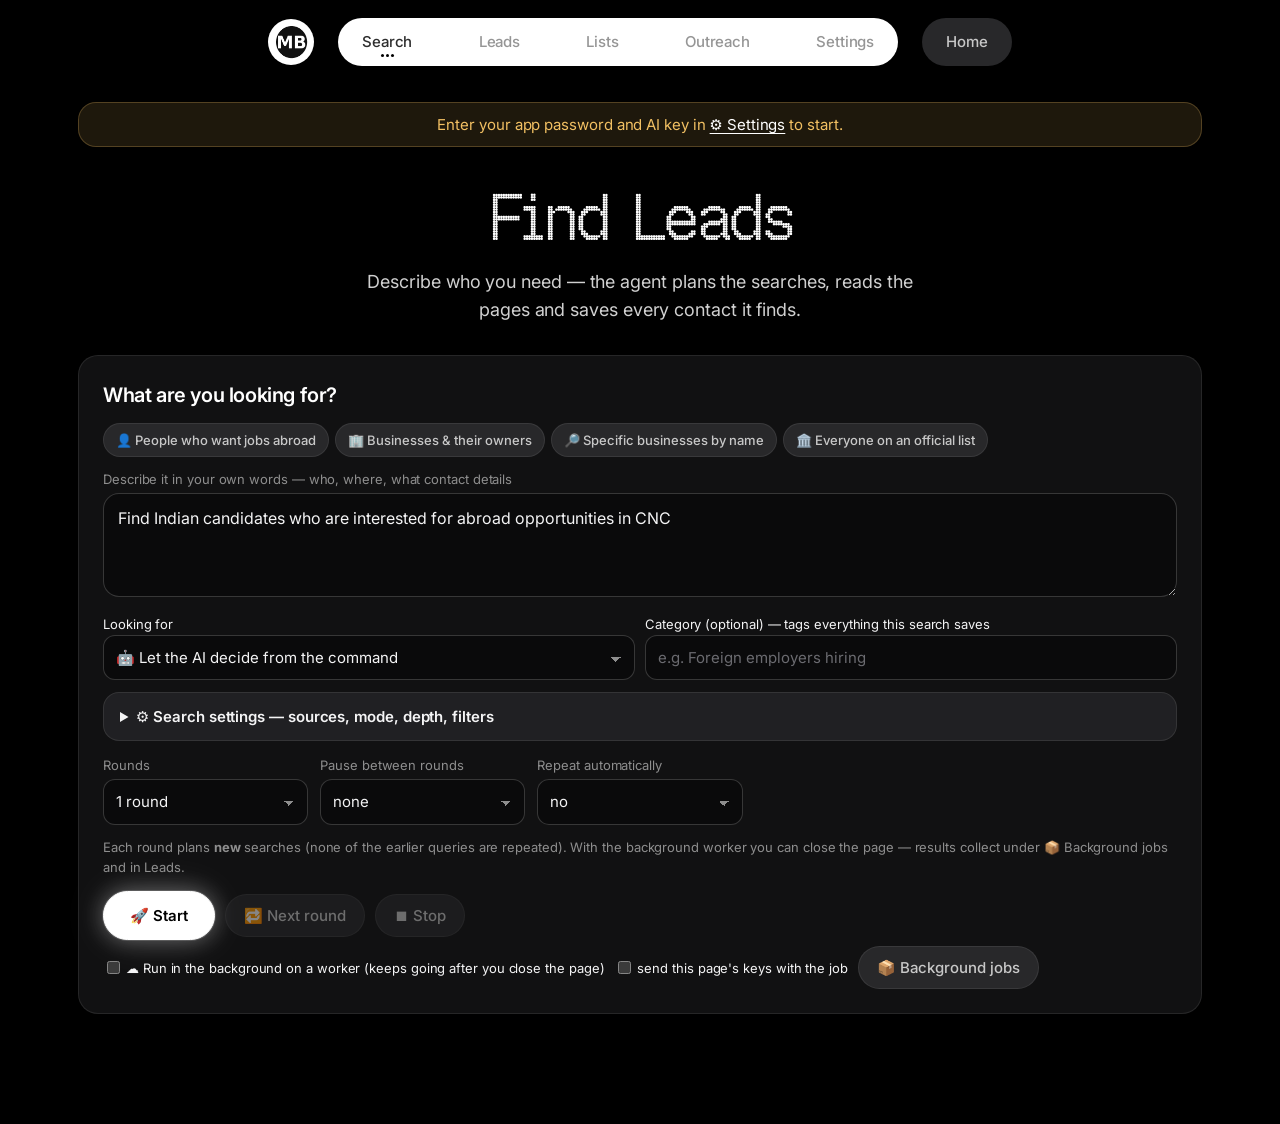
==== commit 242ce965: "App pages in the landing page's design (styling only) - Same looping video (dimmed), header (round l" ====
--- a/public/app.html
+++ b/public/app.html
@@ -8,6 +8,7 @@
 <link rel="preconnect" href="https://fonts.googleapis.com">
 <link rel="preconnect" href="https://fonts.gstatic.com" crossorigin>
 <link href="https://fonts.googleapis.com/css2?family=Inter:wght@400;500;600&display=swap" rel="stylesheet">
+<link href="https://db.onlinewebfonts.com/c/8cb707a9b8a73f8a7403336b861c3074?family=BubbledotICG-FinePos" rel="stylesheet">
 <style>
   :root {
     --bg: #f5f6f8; --panel: #ffffff; --panel-2: #f9fafb; --text: #16181d; --muted: #667085; --line: #e4e7ec;
@@ -136,45 +137,168 @@
     .nav { width: 100%; overflow-x: auto; flex-wrap: nowrap; } .nav button { white-space: nowrap; }
     main { padding: 14px 12px 64px; } .panel, .hero { padding: 14px; }
   }
-  /* ---- professional skin (matches the landing page): Inter, monochrome accent, pill nav ---- */
-  :root { --accent: #111111; --accent-2: #f1f1f2; --accent-text: #ffffff; --radius: 14px;
-    --shadow: 0 4px 14px rgba(0,0,0,.06), 0 1px 2px rgba(0,0,0,.04); }
-  @media (prefers-color-scheme: dark) {
-    :root:not([data-theme="light"]) { --bg: #000000; --panel: #121214; --panel-2: #1a1a1d; --line: #2a2a2e;
-      --accent: #ffffff; --accent-2: #28282a; --accent-text: #000000; --text: #f2f2f3; --muted: #8e8e8e; --code: #1a1a1d; }
-  }
-  :root[data-theme="dark"] { --bg: #000000; --panel: #121214; --panel-2: #1a1a1d; --line: #2a2a2e;
-    --accent: #ffffff; --accent-2: #28282a; --accent-text: #000000; --text: #f2f2f3; --muted: #8e8e8e; --code: #1a1a1d; }
-  body { font-family: "Inter", "Segoe UI", system-ui, sans-serif; -webkit-font-smoothing: antialiased;
+  /* =====================================================================================
+     Landing-page look for the whole app (same palette, type, pills and video as index.html).
+     Styling only — no markup or behaviour depends on it.
+     ===================================================================================== */
+  @font-face { font-family: "Geist Pixel Circle"; src: url("fonts/GeistPixel-Circle.woff2") format("woff2");
+    font-weight: 400; font-display: swap; }
+  :root:not([data-theme="zz"]) {
+    color-scheme: dark;
+    --bg: #000000; --panel: rgba(22, 22, 24, 0.78); --panel-solid: #161618; --panel-2: rgba(40, 40, 42, 0.72);
+    --text: #f4f4f5; --muted: #8e8e8e; --line: rgba(255, 255, 255, 0.09); --line-strong: rgba(255, 255, 255, 0.18);
+    --accent: #ffffff; --accent-2: #28282a; --accent-text: #000000;
+    --ok: #5fd9a8; --ok-bg: rgba(95, 217, 168, 0.12); --warn: #f2c063; --warn-bg: rgba(242, 192, 99, 0.12);
+    --err: #ff8a80; --err-bg: rgba(255, 138, 128, 0.12); --code: #0c0c0d;
+    --pill-dark: #28282a; --sign-in-text: #c8c8c8; --nav-text: #2e2e2e;
+    --shadow: 0 10px 30px rgba(0, 0, 0, 0.35); --nav-shadow: 0 4px 14px rgba(0, 0, 0, 0.16); --radius: 20px;
+    --font-sans: "Inter", "Segoe UI", system-ui, sans-serif;
+    --font-display: "BubbledotICG-FinePos", "Geist Pixel Circle", monospace;
+    --ease: cubic-bezier(0.22, 1, 0.36, 1);
+  }
+  body { background: #000; color: var(--text); font-family: var(--font-sans); -webkit-font-smoothing: antialiased;
     -moz-osx-font-smoothing: grayscale; letter-spacing: -0.005em; }
-  .brand { text-decoration: none; color: inherit; }
-  .brand .logo { width: 40px; height: 40px; border-radius: 50%; background: #fff; box-shadow: 0 4px 14px rgba(0,0,0,.16);
-    transition: transform .3s cubic-bezier(.22,1,.36,1); }
+  /* the landing video, dimmed so the app stays readable */
+  .app-bg { position: fixed; inset: 0; z-index: 0; background: #000; overflow: hidden; pointer-events: none; }
+  .app-bg .bg-video { position: absolute; inset: 0; width: 100%; height: 100%; object-fit: cover; opacity: 0.55; }
+  .app-bg::after { content: ""; position: absolute; inset: 0;
+    background: linear-gradient(180deg, rgba(0,0,0,.55) 0%, rgba(0,0,0,.78) 40%, rgba(0,0,0,.9) 100%); }
+  .topbar, main { position: relative; z-index: 1; }
+
+  /* ---- header: logo · white nav pill · dark pill (as on the landing page) ---- */
+  .topbar { justify-content: center; gap: clamp(14px, 2.4vw, 24px); padding: clamp(12px, 2vh, 20px) clamp(14px, 3vw, 32px);
+    background: linear-gradient(180deg, rgba(0,0,0,.7), rgba(0,0,0,0)); border-bottom: 0; backdrop-filter: none;
+    animation: slideDown .7s var(--ease) both; }
+  .brand { margin-right: 0; text-decoration: none; color: inherit; flex-shrink: 0; }
+  .brand .logo { width: clamp(40px, 4.4vw, 46px); height: clamp(40px, 4.4vw, 46px); border-radius: 50%; background: #fff;
+    box-shadow: var(--nav-shadow); transition: transform .3s var(--ease); }
   .brand:hover .logo { transform: scale(1.04); }
   .brand .logo img { width: 72%; height: 72%; object-fit: contain; display: block; }
-  .brand b { letter-spacing: -0.01em; }
-  .nav { background: var(--panel); border: 1px solid var(--line); border-radius: 999px; padding: 4px; box-shadow: var(--shadow); }
-  .nav button { border-radius: 999px; font-weight: 500; letter-spacing: -0.01em; }
-  .nav button[aria-current] { background: var(--accent); color: var(--accent-text); }
-  .nav button[aria-current] .count { background: var(--accent-text); color: var(--accent); }
+  .brand-text { display: none; }
+  .nav { flex: 0 1 560px; height: clamp(44px, 5.2vw, 48px); flex-wrap: nowrap; justify-content: space-between; align-items: center;
+    padding: 4px 8px; gap: 2px; border: 0; border-radius: 999px; background: #fff; box-shadow: var(--nav-shadow); }
+  .nav button { position: relative; border: 0; background: transparent; color: var(--nav-text); opacity: .5;
+    padding: 8px clamp(8px, 1.3vw, 16px); border-radius: 999px; font-weight: 500; font-size: clamp(13px, 1.4vw, 15px);
+    letter-spacing: -0.01em; white-space: nowrap; transition: opacity .25s ease; }
+  .nav button:hover { background: transparent; color: var(--nav-text); opacity: .75; border-color: transparent; }
+  .nav button[aria-current], .nav button[aria-current]:hover { background: transparent; color: var(--nav-text); opacity: 1; }
+  .nav button[aria-current]::after { content: ""; position: absolute; left: 50%; bottom: 5px; width: 3px; height: 3px;
+    margin-left: -1.5px; border-radius: 50%; background: #000; box-shadow: -5px 0 0 #000, 5px 0 0 #000; }
+  .nav .count { background: #000; color: #fff; margin-left: 4px; }
+  .nav button[aria-current] .count { background: #000; color: #fff; }
+  .home-pill { flex-shrink: 0; display: inline-flex; align-items: center; height: clamp(44px, 5.2vw, 48px);
+    padding: 0 clamp(18px, 2.2vw, 24px); border-radius: 999px; background: var(--pill-dark); color: var(--sign-in-text);
+    font-weight: 500; font-size: clamp(13px, 1.4vw, 15px); text-decoration: none; box-shadow: var(--nav-shadow);
+    transition: background .25s ease, color .25s ease, transform .25s var(--ease); }
+  .home-pill:hover { background: #323234; color: #fff; transform: translateY(-1px); }
+
+  /* ---- page titles: the landing headline, smaller ---- */
+  main { max-width: 1180px; padding: clamp(8px, 2vh, 20px) clamp(14px, 3vw, 28px) 96px; }
+  .page-hero { text-align: center; margin: clamp(14px, 4vh, 40px) auto clamp(18px, 3.4vh, 34px); max-width: 860px; }
+  .page-title { margin: 0; font-family: var(--font-display); font-weight: 400; color: #fff;
+    font-size: clamp(30px, 5.2vw, 64px); line-height: 1.08; letter-spacing: -0.04em; }
+  .page-title span { display: block; opacity: 0; transform: translateY(14px); animation: headlineFade .85s var(--ease) .1s forwards; }
+  .page-sub { margin: clamp(10px, 1.8vh, 16px) auto 0; max-width: min(560px, 92%); color: #d0d0d0; opacity: .8;
+    font-size: clamp(14.5px, calc(1.2vw + 2pt), 18px); line-height: 1.55;
+    animation: reveal .85s var(--ease) .2s both; }
+  .view:not(.hidden) > *:not(.page-hero) { animation: reveal .7s var(--ease) both; animation-delay: .15s; }
+
+  /* ---- headings ---- */
+  h1, h2 { color: #fff; }
+  h2 { font-size: clamp(17px, 1.6vw, 20px); font-weight: 600; letter-spacing: -0.02em; margin: 30px 0 12px; }
+  h3.sec { color: var(--muted); font-size: 12px; font-weight: 600; letter-spacing: .08em; }
+  .sub, .status { color: var(--muted); }
+
+  /* ---- surfaces: dark glass ---- */
+  .panel, details.panel-d, .im-card, .card, .table-wrap {
+    background: var(--panel); border: 1px solid var(--line); border-radius: var(--radius); box-shadow: var(--shadow);
+    -webkit-backdrop-filter: blur(14px); backdrop-filter: blur(14px); }
+  .panel { padding: clamp(16px, 2.2vw, 24px); }
+  details.adv { background: var(--panel-2); border: 1px solid var(--line); border-radius: 16px; }
+  .im-card { border-radius: 18px; }
+  .im-quote { background: rgba(255,255,255,.04); border-left-color: #fff; }
+  .banner { background: var(--warn-bg); color: var(--warn); border: 1px solid rgba(242,192,99,.25); border-radius: 18px;
+    padding: 10px 18px; text-align: center; }
+  .banner a { color: #fff; }
+  a { color: #fff; text-underline-offset: 3px; }
+
+  /* ---- forms ---- */
+  label { color: var(--muted); }
+  input, select, textarea { background: rgba(10,10,11,.85); color: var(--text); border: 1px solid var(--line-strong);
+    border-radius: 12px; padding: 10px 12px; }
+  select { appearance: none; background-image: linear-gradient(45deg, transparent 50%, #8e8e8e 50%),
+    linear-gradient(135deg, #8e8e8e 50%, transparent 50%); background-position: calc(100% - 18px) 55%, calc(100% - 13px) 55%;
+    background-size: 5px 5px, 5px 5px; background-repeat: no-repeat; padding-right: 32px; }
+  input:focus, select:focus, textarea:focus { border-color: rgba(255,255,255,.6); box-shadow: 0 0 0 3px rgba(255,255,255,.12); }
+  input::placeholder, textarea::placeholder { color: #6b6b70; }
+  .hero textarea#intent { font-size: 16px; border-radius: 16px; min-height: 104px; }
+  input[type=checkbox] { accent-color: #fff; }
+
+  /* ---- buttons: dark pills; primary = the landing CTA ---- */
+  button { background: var(--pill-dark); color: var(--sign-in-text); border: 1px solid rgba(255,255,255,.08);
+    border-radius: 999px; padding: 9px 18px; font-weight: 500;
+    transition: background .25s ease, color .25s ease, transform .25s var(--ease), box-shadow .3s ease; }
+  button:hover:not(:disabled) { background: #323234; color: #fff; border-color: rgba(255,255,255,.16); transform: translateY(-1px); }
+  button.primary { background: #fff; color: #000; border-color: #fff; font-weight: 600; padding: 12px 26px;
+    box-shadow: 0 0 0 1px rgba(255,255,255,.15), 0 0 22px rgba(255,255,255,.32), 0 0 44px rgba(255,255,255,.12); }
+  button.primary:hover:not(:disabled) { background: #fff; color: #000; transform: translateY(-2px) scale(1.02); filter: none;
+    box-shadow: 0 0 0 1px rgba(255,255,255,.25), 0 0 30px rgba(255,255,255,.48), 0 0 64px rgba(255,255,255,.2); }
+  .chip { background: var(--pill-dark); border-radius: 999px; }
+  .chip.on, .tabs button[aria-selected=true] { background: #fff; color: #000; border-color: #fff; }
+
+  /* ---- tables & log ---- */
+  .table-wrap { padding: 0; overflow: auto; }
+  th { background: rgba(28,28,30,.96); color: var(--muted); border-bottom-color: var(--line-strong); }
+  td { border-bottom-color: var(--line); }
+  tr:hover td { background: rgba(255,255,255,.03); }
+  td[contenteditable=true]:focus { background: rgba(255,255,255,.06); }
+  pre.log { background: rgba(5,5,6,.9); border: 1px solid var(--line); border-radius: 16px; color: #d6d6d8; }
+  .badge, .im-tier { border-color: var(--line-strong); }
+
+  /* ---- motion ---- */
+  @keyframes slideDown { from { opacity: 0; transform: translateY(-18px); } to { opacity: 1; transform: none; } }
+  @keyframes headlineFade { to { opacity: 1; transform: none; } }
+  @keyframes reveal { from { opacity: 0; transform: translateY(16px) scale(.99); filter: blur(4px); }
+    to { opacity: 1; transform: none; filter: blur(0); } }
+
+  /* ---- mobile ---- */
+  @media (max-width: 720px) {
+    .topbar { flex-wrap: wrap; justify-content: space-between; }
+    .nav { order: 3; flex: 1 1 100%; height: 46px; overflow-x: auto; justify-content: flex-start; scrollbar-width: none; }
+    .nav::-webkit-scrollbar { display: none; }
+    .home-pill { height: 44px; }
+    .page-title { letter-spacing: -0.07em; }
+  }
+  @media (prefers-reduced-motion: reduce) {
+    *, *::before, *::after { animation: none !important; transition: none !important; }
+    .page-title span, .page-sub, .view > * { opacity: 1 !important; transform: none !important; filter: none !important; }
+    .app-bg .bg-video { display: none; }
+  }
 </style>
 </head>
 <body>
 
+<div class="app-bg" aria-hidden="true">
+  <video class="bg-video" autoplay muted loop playsinline>
+    <source src="https://d8j0ntlcm91z4.cloudfront.net/user_38xzZboKViGWJOttwIXH07lWA1P/hf_20260809_012548_ef22562c-c0ae-4816-ad9d-f8922af4e6a7.mp4" type="video/mp4">
+  </video>
+</div>
 <header class="topbar">
-  <a class="brand" href="./" title="Home"><span class="logo"><img src="assets/logo.webp" alt="" width="52" height="52"></span><div><b>Sourcing Agent</b><small>find people &amp; businesses · get their contacts</small></div></a>
+  <a class="brand" href="./" title="Home"><span class="logo"><img src="assets/logo.webp" alt="" width="52" height="52"></span><div class="brand-text"><b>Sourcing Agent</b><small>find people &amp; businesses · get their contacts</small></div></a>
   <nav class="nav" id="nav">
-    <button data-view="search" aria-current="page">🚀 Search</button>
-    <button data-view="leads">📋 Leads <span class="count" id="navLeads"></span></button>
-    <button data-view="lists">🏛️ Lists &amp; lookups</button>
-    <button data-view="outreach">✉️ Outreach</button>
-    <button data-view="settings">⚙️ Settings</button>
+    <button data-view="search" aria-current="page">Search</button>
+    <button data-view="leads">Leads <span class="count" id="navLeads"></span></button>
+    <button data-view="lists">Lists</button>
+    <button data-view="outreach">Outreach</button>
+    <button data-view="settings">Settings</button>
   </nav>
+  <a class="home-pill" href="./">Home</a>
 </header>
 <main>
   <div class="banner hidden" id="setupBanner">Enter your app password and AI key in <a href="#" data-goto="settings">⚙️ Settings</a> to start.</div>
 
   <div class="view" data-view="search">
+  <header class="page-hero"><h1 class="page-title"><span>Find Leads</span></h1><p class="page-sub">Describe who you need — the agent plans the searches, reads the pages and saves every contact it finds.</p></header>
   <section class="panel hero">
     <div class="hero-head">
       <h2>What are you looking for?</h2>
@@ -297,6 +421,7 @@
   </div>
 
   <div class="view hidden" data-view="leads">
+  <header class="page-hero"><h1 class="page-title"><span>Your Leads</span></h1><p class="page-sub">Every person and business your searches found — filter by run, batch or category, review and export.</p></header>
   <h2>🧠 Qualified leads <span style="font-size:13px;color:var(--muted);font-weight:400">— intent-scored
     leads with evidence from the same run</span></h2>
   <section class="panel" id="storagePanel">
@@ -404,7 +529,7 @@
   </div>
 
   <div class="view hidden" data-view="lists">
-    <h2>Lists &amp; lookups</h2>
+    <header class="page-hero"><h1 class="page-title"><span>Lists &amp; Lookups</span></h1><p class="page-sub">Official registers, businesses by name and pasted links — turned into leads with contacts.</p></header>
     <p class="status">Complete lists come from official registers; specific businesses and posts can be looked up directly.</p>
     <details class="panel-d" open id="govBox"><summary>🏛️ Government &amp; official lists — import, match, make leads</summary>
       <p class="status">Import public lists published by government bodies, then every lead (from new runs, or with the
@@ -463,7 +588,7 @@
   </div>
 
   <div class="view hidden" data-view="outreach">
-    <h2>Outreach</h2>
+    <header class="page-hero"><h1 class="page-title"><span>Outreach</span></h1><p class="page-sub">Draft, send and track messages to the people you found — and handle their replies.</p></header>
     <section id="tab-outreach">
     <details class="panel" id="metaBox" style="margin-bottom:12px">
       <summary>🤖 Auto-reply to “interested” comments on your own Instagram / Facebook posts</summary>
@@ -514,7 +639,7 @@
   </div>
 
   <div class="view hidden" data-view="settings">
-    <h2>Settings</h2>
+    <header class="page-hero"><h1 class="page-title"><span>Settings</span></h1><p class="page-sub">Access, AI providers, search and data services, privacy.</p></header>
     <h3 class="sec">🔐 Access &amp; AI</h3>
     <section class="panel" id="login">
     <div class="row">
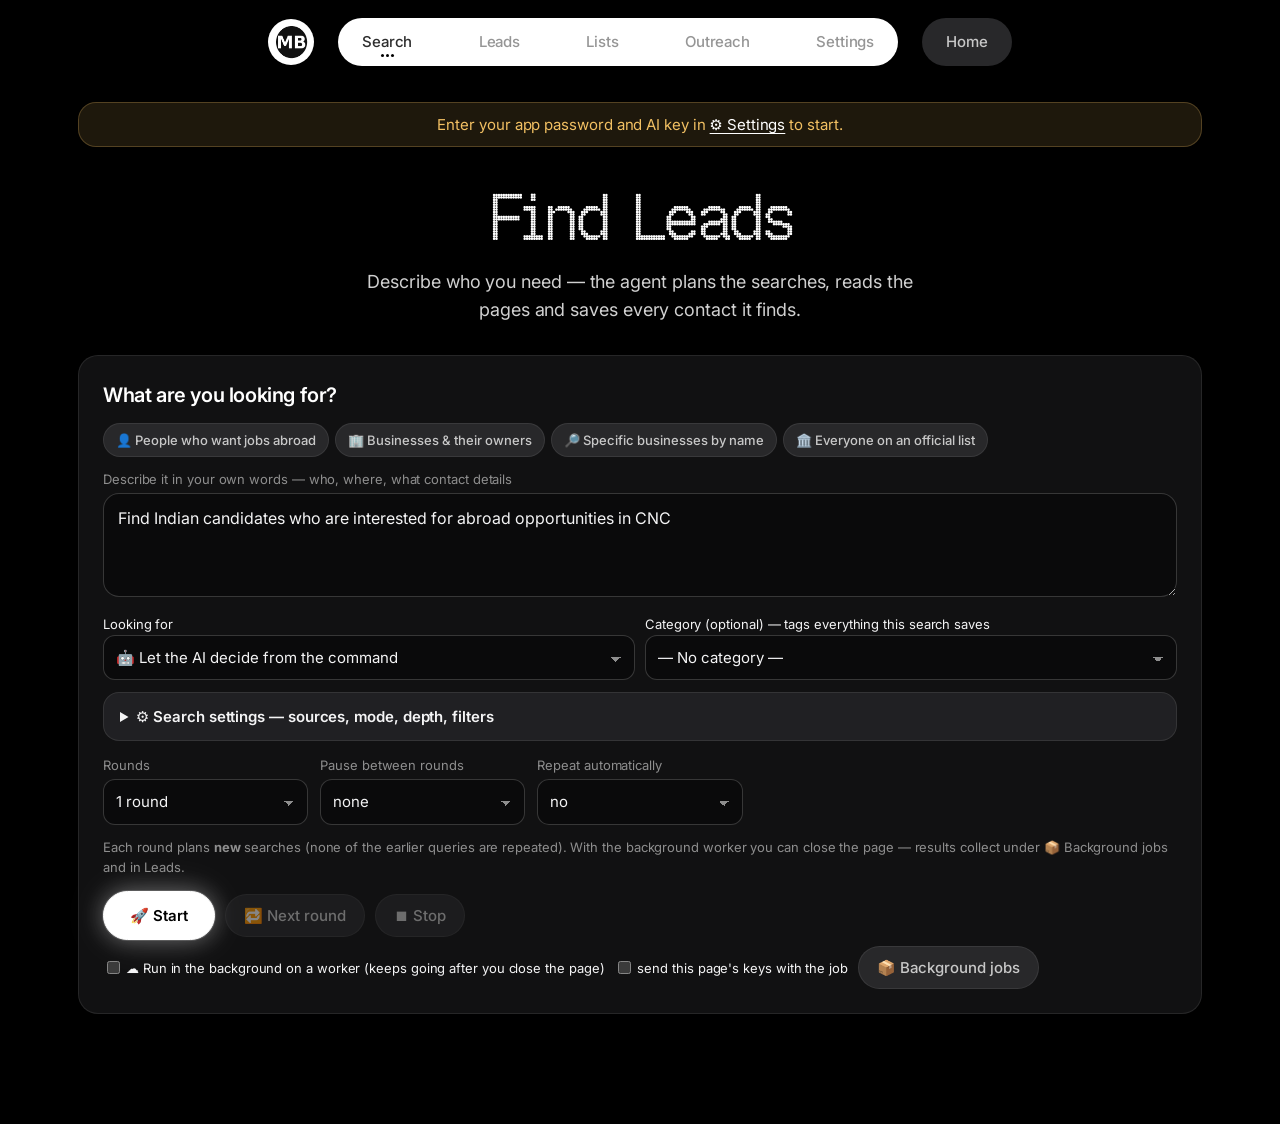
==== commit 4d1c9726: "Categories: create one on the Search page; pick several in Leads with all data / last run only - Sea" ====
--- a/public/app.html
+++ b/public/app.html
@@ -220,6 +220,16 @@
   .banner { background: var(--warn-bg); color: var(--warn); border: 1px solid rgba(242,192,99,.25); border-radius: 18px;
     padding: 10px 18px; text-align: center; }
   .banner a { color: #fff; }
+  .cat-pick { margin-top: 0; position: relative; }
+  .cat-pick > summary { list-style: none; background: rgba(10,10,11,.85); border: 1px solid var(--line-strong); border-radius: 12px;
+    padding: 10px 36px 10px 12px; color: var(--text); white-space: nowrap; overflow: hidden; text-overflow: ellipsis; position: relative; }
+  .cat-pick > summary::-webkit-details-marker { display: none; }
+  .cat-pick > summary::after { content: "▾"; position: absolute; right: 14px; color: var(--muted); }
+  .cat-checks { position: absolute; z-index: 5; left: 0; right: 0; margin-top: 6px; max-height: 300px; overflow: auto;
+    padding: 8px; border-radius: 14px; background: #161618; border: 1px solid var(--line-strong); box-shadow: var(--shadow); }
+  .cat-checks label { display: flex !important; gap: 8px; align-items: flex-start; padding: 7px 8px; border-radius: 10px; cursor: pointer; }
+  .cat-checks label:hover { background: rgba(255,255,255,.05); }
+  .cat-checks .cat-meta { color: var(--muted); font-size: 12px; display: block; }
   a { color: #fff; text-underline-offset: 3px; }
 
   /* ---- forms ---- */
@@ -321,9 +331,16 @@
         </select>
       </div>
       <div style="flex:1;min-width:200px">
-        <label for="catInput">Category (optional) — tags everything this search saves</label>
-        <input id="catInput" list="catList" autocomplete="off" maxlength="60" placeholder="e.g. Foreign employers hiring">
-        <datalist id="catList"></datalist>
+        <label for="catSelect">Category (optional) — tags everything this search saves</label>
+        <select id="catSelect">
+          <option value="">— No category —</option>
+          <option value="__new__">➕ Create a new category…</option>
+        </select>
+        <div class="row hidden" id="catNewRow" style="margin-top:8px;flex-wrap:nowrap">
+          <input id="catNew" maxlength="60" autocomplete="off" placeholder="e.g. Foreign employers hiring">
+          <button id="catCreateBtn" type="button">Create</button>
+        </div>
+        <span class="status" id="catNewOut"></span>
       </div>
     </div>
     <details class="adv" id="advBox"><summary>⚙️ Search settings — sources, mode, depth, filters</summary>
@@ -427,8 +444,14 @@
   <section class="panel" id="storagePanel">
     <p class="status" id="storageInfo" style="margin-top:0">💾 Checking what is saved in the database…</p>
     <div class="row" style="margin-bottom:8px">
-      <div style="min-width:240px"><label for="catFilter">📁 Category</label>
-        <select id="catFilter"><option value="">All categories</option></select></div>
+      <div style="min-width:280px;flex:1"><label>📁 Categories</label>
+        <details class="cat-pick" id="catPick"><summary id="catSummary">All categories</summary>
+          <div class="cat-checks" id="catChecks"><p class="status">No categories yet — create one on the Search page.</p></div>
+        </details></div>
+      <div role="radiogroup" aria-label="Which data" style="align-self:flex-end;display:flex;gap:16px;flex-wrap:wrap;flex-shrink:0;padding-bottom:10px">
+        <label style="white-space:nowrap"><input type="radio" name="catMode" value="all" checked style="width:auto;margin-right:6px">All data</label>
+        <label style="white-space:nowrap"><input type="radio" name="catMode" value="last" style="width:auto;margin-right:6px">Last run only</label>
+      </div>
       <span class="status" id="catInfo" style="align-self:flex-end"></span>
     </div>
     <div id="catSearches"></div>
@@ -440,6 +463,37 @@
       <button id="backupAll" title="Downloads every saved contact and every intent lead from all runs as two CSV files">💾 Download everything (backup)</button>
       <span class="status" id="backupOut"></span>
     </div>
+  </section>
+  <section class="panel" id="msgPanel">
+    <h3 class="sec" style="margin-top:0">📣 Message these leads — WhatsApp (Pinnacle) &amp; email (Brevo)</h3>
+    <p class="status" style="margin-top:0">Messages the contacts the saved-contacts table below shows right now — pick a run, batch or
+      category first (🆕 Contacts from the last run, 📁 Category, or “Found in” in the table). People on the do-not-contact
+      list, people messaged recently and (if ticked) people who didn't say they're interested are left out automatically.</p>
+    <div class="row">
+      <label><input type="checkbox" id="msgWa" checked>WhatsApp</label>
+      <label><input type="checkbox" id="msgEm" checked>Email</label>
+      <label><input type="checkbox" id="msgInterested" checked>only people who said they're interested</label>
+      <label>skip anyone messaged in the last <input id="msgSkip" type="number" min="0" max="365" value="30" style="width:76px;margin:0 6px"> days</label>
+    </div>
+    <div class="grid" style="margin-top:10px">
+      <div><label for="msgTpl">WhatsApp template ID (approved in Pinnacle)</label><input id="msgTpl" placeholder="e.g. 1234567"></div>
+      <div><label for="msgPh">Template placeholders, in order, separated by |</label><input id="msgPh" placeholder="{first_name} | {role}"></div>
+      <div><label for="msgRole">Role (fills {role} when a lead has none)</label><input id="msgRole" placeholder="e.g. TIG Welder"></div>
+      <div><label for="msgCampaign">Campaign name (for the sent log)</label><input id="msgCampaign" placeholder="e.g. Saudi welders — Oct"></div>
+    </div>
+    <label for="msgSubject" style="margin-top:10px">Email subject</label>
+    <input id="msgSubject" placeholder="{role} jobs abroad — are you still interested?">
+    <label for="msgBody" style="margin-top:10px">Email message — tokens: {first_name} {name} {role} {location} {platform}</label>
+    <textarea id="msgBody" rows="6" placeholder="Hi {first_name},&#10;&#10;We saw you're interested in {role} jobs abroad…"></textarea>
+    <label for="msgOptOut" style="margin-top:10px">Opt-out line (added to every email)</label>
+    <input id="msgOptOut" value="You're receiving this because you shared your contact publicly about job opportunities. Reply STOP and we won't contact you again.">
+    <div class="row" style="margin-top:12px">
+      <button id="msgPreview">👀 Preview recipients</button>
+      <button id="msgSend" class="primary">📣 Send</button>
+      <button id="msgLogBtn">🧾 Sent log</button>
+      <span class="status" id="msgStatus"></span>
+    </div>
+    <div id="msgOut"></div>
   </section>
   <section class="panel" id="sugPanel">
     <h3 class="sec" style="margin-top:0">💡 Suggested sites</h3>
@@ -1007,9 +1061,9 @@
     const c = selCountry.value.toLowerCase(), s = selSkill.value.toLowerCase(),
           role = roleIn.value.trim().toLowerCase(), p = selPlatform.value;
     const win = windows.find((w) => w.label === selWhen.value);
-    const cat = key === "db" ? state.catFilter : "";
+    const useCat = key === "db";
     return getRecords().filter((r) =>
-      (!cat || asList(r.categories).includes(cat)) &&
+      (!useCat || catMatch(r, r.discovered_at)) &&
       (!win || inWindow(r.discovered_at, win)) &&
       (!c || asList(r.target_countries).some((x) => x.toLowerCase() === c)) &&
       (!s || asList(r.skills).some((x) => x.toLowerCase() === s)) &&
@@ -1019,6 +1073,7 @@
 
   function render() {
     shown = mergeCb.checked ? mergeDupes(filtered()) : filtered();
+    if (key === "db") { state.dbShown = shown; state.dbShownLabel = [selWhen.value, catLabel()].filter(Boolean).join(" · "); }
     info.textContent = `${shown.length} of ${getRecords().length} records` +
       (key === "db" ? " · click a cell to edit, lists are separated with ;" : "");
     table.replaceChildren();
@@ -1191,6 +1246,11 @@
   ["reddit_client_id", "Reddit app client id", "reddit.com/prefs/apps → create app (script) → id under the name", "Reddit API (Intent Miner)"],
   ["reddit_client_secret", "Reddit app secret", "reddit.com/prefs/apps → secret", "Reddit API (Intent Miner)"],
   ["datagov", "data.gov.in API key", "data.gov.in → sign up / log in → My Account → API key (free)", "Government datasets (India)"],
+  ["pinnacle_api_key", "Pinnacle WhatsApp API key", "from your Pinnacle / Pinbot console", "Messaging — WhatsApp & email"],
+  ["pinnacle_waba_number", "Pinnacle WhatsApp Business number", "with country code, e.g. 919876543210", "Messaging — WhatsApp & email"],
+  ["brevo_api_key", "Brevo API key", "Brevo → SMTP & API → API keys (xkeysib-…)", "Messaging — WhatsApp & email"],
+  ["brevo_sender_email", "Brevo sender email", "a sender verified in Brevo, e.g. careers@yourdomain.com", "Messaging — WhatsApp & email"],
+  ["brevo_sender_name", "Brevo sender name", "e.g. Magic Billion Careers", "Messaging — WhatsApp & email"],
   ["salesforce_instance_url", "Salesforce instance URL", "https://yourcompany.my.salesforce.com", "Salesforce (Intent Miner export)"],
   ["salesforce_token", "Salesforce access token", "OAuth access token of a user allowed to create Leads", "Salesforce (Intent Miner export)"],
 ];
@@ -1321,7 +1381,9 @@
     verify_fit: true, strict_requirements: $("strictReq").checked, expand_related: $("expandRelated").checked,
     category: runCategory() };
 }
-function runCategory() { return $("catInput").value.trim().slice(0, 60); }
+// the chosen category; a name typed under “➕ Create a new category” counts even if Create wasn't pressed
+function runCategory() { const v = $("catSelect").value;
+  return (v === "__new__" ? $("catNew").value : v).trim().slice(0, 60); }
 function esc(t) { const d = document.createElement("div"); d.textContent = t == null ? "" : String(t); return d.innerHTML; }
 function imRenderSpec(spec) {
   const li = (a) => (a || []).map((x) => `<code>${esc(x)}</code>`).join(" ") || "—";
@@ -1756,9 +1818,11 @@
 
 $("imLoad").onclick = async () => {
   try {
-    const r = await api(`/api/im/leads?min_score=${Number($("imMin").value) || 0}&category=${encodeURIComponent(state.catFilter || "")}`);
+    const r = await api(`/api/im/leads?min_score=${Number($("imMin").value) || 0}${catQuery()}`);
     im.leads.clear(); r.leads.forEach((L) => im.leads.set(L.id, L)); im.runId = ""; $("imOnlyRun").checked = false;
-    imRenderLeads(); pinView(state.catFilter ? `saved intent leads in “${state.catFilter}”` : "saved intent leads");
+    r.leads = r.leads.filter((L) => catMatch(L, L.last_seen));
+    im.leads.clear(); r.leads.forEach((L) => im.leads.set(L.id, L)); imRenderLeads();
+    pinView(catLabel() ? `saved intent leads — ${catLabel()}` : "saved intent leads");
   } catch (e) { alert(e.message); }
 };
 $("imExport").querySelectorAll("button[data-f]").forEach((btn) => btn.onclick = async () => {
@@ -2312,8 +2376,8 @@
 async function allIntentLeads() {
   const out = [];
   for (let off = 0; ; off += 2000) {
-    const r = await api(`/api/im/leads?min_score=0&limit=2000&offset=${off}&category=${encodeURIComponent(state.catFilter || "")}`);
-    out.push(...r.leads);
+    const r = await api(`/api/im/leads?min_score=0&limit=2000&offset=${off}${catQuery()}`);
+    out.push(...r.leads.filter((L) => catMatch(L, L.last_seen)));
     $("backupOut").textContent = `${out.length} intent leads loaded…`;
     if (r.leads.length < 2000) return out;
   }
@@ -2334,9 +2398,8 @@
     const leads = await allIntentLeads();
     im.leads.clear(); leads.forEach((L) => im.leads.set(L.id, L)); im.runId = ""; $("imOnlyRun").checked = false;
     $("imMin").value = 0; imRenderLeads();
-    pinView(state.catFilter ? `everything saved in category “${state.catFilter}” (all runs)` : "everything saved (all runs, any score)");
-    $("backupOut").textContent = `Showing all ${leads.length} intent leads (every run, any score` +
-      (state.catFilter ? `, category “${state.catFilter}”)` : ")") + ".";
+    pinView(catLabel() ? `everything saved — ${catLabel()}` : "everything saved (all runs, any score)");
+    $("backupOut").textContent = `Showing ${leads.length} intent leads (` + (catLabel() || "every run, any score") + ").";
     state.runFilter = ""; document.querySelector('[data-tab="db"]').click(); $("loadDb").onclick();
   } catch (e) { $("backupOut").textContent = "❌ " + e.message; }
 };
@@ -2370,9 +2433,9 @@
   const stamp = new Date().toISOString().slice(0, 16).replace(/[-:T]/g, "");
   try {
     $("backupOut").textContent = "Loading every saved contact…";
-    const cat = state.catFilter || "";
-    const tag = cat ? "_" + cat.replace(/[^\w-]+/g, "_").slice(0, 40) : "";
-    const cands = (await api("/api/candidates")).candidates.filter((r) => !cat || asList(r.categories).includes(cat));
+    const cat = (state.catFilters || []).join("+");
+    const tag = cat ? "_" + cat.replace(/[^\w+-]+/g, "_").slice(0, 60) + (state.catMode === "last" ? "_last_run" : "") : "";
+    const cands = (await api("/api/candidates")).candidates.filter((r) => catMatch(r, r.discovered_at));
     saveFile(toCsv(cands), `${cat ? "contacts" : "all_contacts"}${tag}_${stamp}.csv`);
     const leads = await allIntentLeads();
     saveFile(toCsv(leads), `${cat ? "intent_leads" : "all_intent_leads"}${tag}_${stamp}.csv`);
@@ -2427,45 +2490,197 @@
 }
 
 // ---------- 📁 categories ----------
+// Leads page: several categories (none ticked = all) and "all data" or "last run only" (each category's own
+// latest run). Search page: pick a category or create one.
+state.catFilters = []; state.catMode = "all"; state.catInfoByName = {};
+function catLabel() {
+  const c = state.catFilters || [];
+  if (!c.length) return state.catMode === "last" ? "last run of each category" : "";
+  return (c.length === 1 ? `category “${c[0]}”` : `categories ${c.map((x) => `“${x}”`).join(", ")}`) +
+    (state.catMode === "last" ? " — last run only" : " — all data");
+}
+function catQuery() { return (state.catFilters || []).map((c) => `&categories=${encodeURIComponent(c)}`).join(""); }
+// does this contact / lead belong to the chosen categories (and, in "last run" mode, to their latest run)?
+function catMatch(r, when) {
+  const chosen = state.catFilters || [];
+  const mine = asList(r.categories);
+  const cats = chosen.length ? chosen.filter((c) => mine.includes(c)) : (state.catMode === "last" ? mine : ["*"]);
+  if (!cats.length) return false;
+  if (state.catMode !== "last") return true;
+  const t = Date.parse(when || "");
+  return cats.some((c) => { const last = (state.catInfoByName[c] || {}).last_search;
+    return last && t >= Date.parse(last) - 5000; });      // both times are the server's: no clock slack needed
+}
 async function loadCategories() {
   try {
     const cats = (await api("/api/categories")).categories || [];
-    $("catList").replaceChildren(...cats.map((c) => new Option(c.name, c.name)));
-    const keep = $("catFilter").value;
-    $("catFilter").replaceChildren(new Option("All categories", ""), ...cats.map((c) =>
-      new Option(`${c.name} — ${c.searches} searches · ${c.contacts} contacts · ${c.leads} leads`, c.name)));
-    if (cats.some((c) => c.name === keep)) $("catFilter").value = keep;
+    state.catInfoByName = Object.fromEntries(cats.map((c) => [c.name, c]));
+    // Search page select
+    const keep = $("catSelect").value || load("csa_category") || "";
+    $("catSelect").replaceChildren(new Option("— No category —", ""), ...cats.map((c) => new Option(c.name, c.name)),
+      new Option("➕ Create a new category…", "__new__"));
+    $("catSelect").value = cats.some((c) => c.name === keep) ? keep : "";
+    // Leads page checklist
+    state.catFilters = (state.catFilters || []).filter((c) => state.catInfoByName[c]);
+    $("catChecks").replaceChildren();
+    if (!cats.length) { $("catChecks").innerHTML = '<p class="status">No categories yet — create one on the Search page.</p>'; }
+    else {
+      const all = document.createElement("label");
+      all.innerHTML = `<input type="checkbox" data-all ${state.catFilters.length ? "" : "checked"}><span><b>All categories</b></span>`;
+      $("catChecks").appendChild(all);
+      for (const c of cats) {
+        const l = document.createElement("label");
+        l.innerHTML = `<input type="checkbox" data-cat="${esc(c.name)}" ${state.catFilters.includes(c.name) ? "checked" : ""}>` +
+          `<span>${esc(c.name)}<span class="cat-meta">${c.searches} searches · ${c.contacts} contacts · ${c.leads} leads` +
+          `${c.last_search ? " · last run " + esc(c.last_search.slice(0, 10)) : ""}</span></span>`;
+        $("catChecks").appendChild(l);
+      }
+    }
+    catSummary();
     return cats;
   } catch (_) { return []; }
 }
+function catSummary() {
+  const c = state.catFilters;
+  $("catSummary").textContent = !c.length ? "All categories" : c.length === 1 ? c[0] : `${c.length} categories: ${c.join(", ")}`;
+}
+$("catChecks").addEventListener("change", (e) => {
+  const box = e.target;
+  if (box.dataset.all !== undefined) {
+    if (box.checked) $("catChecks").querySelectorAll("[data-cat]").forEach((x) => { x.checked = false; });
+  } else {
+    $("catChecks").querySelector("[data-all]").checked = !$("catChecks").querySelector("[data-cat]:checked");
+  }
+  state.catFilters = [...$("catChecks").querySelectorAll("[data-cat]:checked")].map((x) => x.dataset.cat);
+  catSummary(); showCategory();
+});
+document.querySelectorAll('input[name="catMode"]').forEach((r) => r.addEventListener("change", () => {
+  state.catMode = document.querySelector('input[name="catMode"]:checked').value; showCategory();
+}));
 async function showCategory() {
-  const name = $("catFilter").value;
-  state.catFilter = name;
+  const names = state.catFilters || [];
   $("catSearches").replaceChildren();
-  $("catInfo").textContent = name ? "Contacts, leads, “Show everything”, downloads and the saved-contacts table now show only this category." : "";
-  if (name) {
+  $("catInfo").textContent = catLabel() ? `Showing ${catLabel()} — contacts, leads, “Show everything”, downloads and messaging all use it.` : "";
+  if (names.length) {
     try {
-      const list = (await api(`/api/categories/searches?name=${encodeURIComponent(name)}`)).searches || [];
+      const list = (await api(`/api/categories/searches?${names.map((n) => "names=" + encodeURIComponent(n)).join("&")}`)).searches || [];
       const box = document.createElement("div"); box.className = "im-card"; box.style.padding = "8px 12px";
-      box.innerHTML = `<b>Searches in “${esc(name)}” (${list.length})</b>` + list.slice(0, 50).map((x) =>
+      box.innerHTML = `<b>Searches in ${esc(names.join(", "))} (${list.length})</b>` + list.slice(0, 60).map((x) =>
         `<div style="font-size:13px;margin-top:4px">${esc((x.started_at || "").slice(0, 16).replace("T", " "))} · ` +
+        `${names.length > 1 ? "📁 " + esc(x.category) + " · " : ""}` +
         `${x.target === "organizations" ? "🏢" : x.target === "people" ? "👤" : "🤖"} ${esc(x.mode || "")} · ${esc((x.command || "").slice(0, 160))}</div>`).join("");
       $("catSearches").appendChild(box);
     } catch (e) { $("catInfo").textContent = "❌ " + e.message; }
   }
-  if (state.dbRecords) buildView($("dbView"), () => state.dbRecords, "db");
-  if (name) $("showAllSaved").onclick();
-}
-$("catFilter").onchange = showCategory;
-$("unpinBtn").onclick = () => { unpinView(); state.catFilter = ""; $("catFilter").value = ""; showCategory(); };
-$("catInput").value = load("csa_category") || "";
-$("catInput").addEventListener("change", () => store("csa_category", runCategory()));
+  await $("showAllSaved").onclick();             // contacts + leads for the choice (no category ticked = everything)
+}
+$("unpinBtn").onclick = () => { unpinView(); state.catFilters = []; state.catMode = "all";
+  document.querySelector('input[name="catMode"][value="all"]').checked = true; loadCategories().then(showCategory); };
+// Search page: choose / create
+$("catSelect").addEventListener("change", () => {
+  const v = $("catSelect").value;
+  $("catNewRow").classList.toggle("hidden", v !== "__new__");
+  if (v === "__new__") { $("catNew").focus(); return; }
+  store("csa_category", v);
+});
+$("catCreateBtn").onclick = async () => {
+  const name = $("catNew").value.trim();
+  if (!name) { $("catNewOut").textContent = "Type a name first."; return; }
+  try {
+    const r = await api("/api/categories", { name });
+    store("csa_category", r.name);
+    await loadCategories();
+    $("catSelect").value = r.name; $("catNew").value = ""; $("catNewRow").classList.add("hidden");
+    $("catNewOut").textContent = `✅ Category “${r.name}” created — this search will be saved under it.`;
+  } catch (e) { $("catNewOut").textContent = "❌ " + e.message; }
+};
+$("catNew").addEventListener("keydown", (e) => { if (e.key === "Enter") { e.preventDefault(); $("catCreateBtn").onclick(); } });
 $("lookingFor").value = load("csa_looking_for") || "";
 $("lookingFor").addEventListener("change", () => store("csa_looking_for", $("lookingFor").value));
-$("catInput").addEventListener("focus", () => { if (!$("catList").children.length && $("pw").value.trim()) loadCategories(); }, { once: true });
+
+
+// ---------- 📣 WhatsApp (Pinnacle) & email (Brevo) to the leads shown ----------
+const MSG_FIELDS = ["msgTpl", "msgPh", "msgRole", "msgCampaign", "msgSubject", "msgBody", "msgOptOut", "msgSkip"];
+MSG_FIELDS.forEach((id) => { const v = load("csa_" + id); if (v !== null && v !== "") $(id).value = v;
+  $(id).addEventListener("change", () => store("csa_" + id, $(id).value)); });
+function msgChannels() { return [$("msgWa").checked && "whatsapp", $("msgEm").checked && "email"].filter(Boolean); }
+function msgRecords() {
+  return (state.dbShown || []).map((r) => ({ name: r.name, phone: r.phone, email: r.email, shows_interest: r.shows_interest,
+    source_url: r.source_url, current_role: r.current_role, current_location: r.current_location, platform: r.platform,
+    profile_url: r.profile_url }));
+}
+function msgFill(t, r) {
+  const name = (r.name || "").trim(), first = name.split(/\s+/)[0] || "there";
+  const v = { name: name || "there", first_name: first, role: r.current_role || $("msgRole").value.trim(),
+    location: r.current_location || "", platform: r.platform || "", source_url: (r.source_url || "").split("#")[0] };
+  return (t || "").replace(/\{(\w+)\}/g, (m, k) => (k in v ? v[k] : m));
+}
+async function msgPlan() {
+  const recs = msgRecords();
+  if (!recs.length) throw new Error("No contacts shown — load the saved contacts and pick a run, batch or category first.");
+  const chans = msgChannels();
+  if (!chans.length) throw new Error("Tick WhatsApp and/or Email.");
+  return api("/api/messaging/plan", { records: recs, channels: chans, only_interested: $("msgInterested").checked,
+    skip_days: Number($("msgSkip").value) || 0 });
+}
+function msgShowPlan(p) {
+  const sk = p.skipped || {}, why = Object.entries(sk).filter(([, n]) => n).map(([k, n]) => `${n} ${k.replace(/_/g, " ")}`).join(" · ");
+  const sample = (p.whatsapp[0] || p.email[0]);
+  const ph = $("msgPh").value.split("|").map((x) => x.trim()).filter(Boolean);
+  $("msgOut").innerHTML = `<div class="im-card"><b>From ${esc(state.dbShownLabel || "the contacts shown")}:</b>
+    <div style="margin-top:6px">💬 WhatsApp: <b>${p.whatsapp.length}</b> · ✉️ Email: <b>${p.email.length}</b>${why ? ` · left out: ${esc(why)}` : ""}</div>` +
+    (sample ? `<div class="status" style="margin-top:8px">Example for ${esc(sample.name || sample.to)}:</div>` +
+      (p.whatsapp.length ? `<div class="im-quote">WhatsApp template ${esc($("msgTpl").value || "?")} · placeholders: ${esc(ph.map((x) => msgFill(x, sample)).join(" | ") || "none")}</div>` : "") +
+      (p.email.length ? `<div class="im-quote"><b>${esc(msgFill($("msgSubject").value, sample))}</b><br>${esc(msgFill($("msgBody").value, sample)).replace(/\n/g, "<br>")}<br><small>${esc($("msgOptOut").value)}</small></div>` : "")
+      : "") + `</div>`;
+}
+$("msgPreview").onclick = async () => {
+  try { $("msgStatus").textContent = "Checking recipients…"; msgShowPlan(await msgPlan()); $("msgStatus").textContent = ""; }
+  catch (e) { $("msgStatus").textContent = "❌ " + e.message; }
+};
+$("msgSend").onclick = async () => {
+  let p;
+  try { p = await msgPlan(); msgShowPlan(p); } catch (e) { $("msgStatus").textContent = "❌ " + e.message; return; }
+  const wa = $("msgWa").checked ? p.whatsapp : [], em = $("msgEm").checked ? p.email : [];
+  if (wa.length && !$("msgTpl").value.trim()) { $("msgStatus").textContent = "❌ Enter the approved WhatsApp template ID."; return; }
+  if (em.length && !($("msgSubject").value.trim() && $("msgBody").value.trim())) { $("msgStatus").textContent = "❌ Enter the email subject and message."; return; }
+  if (!wa.length && !em.length) { $("msgStatus").textContent = "Nobody to message after the checks."; return; }
+  if (!confirm(`Send ${wa.length ? wa.length + " WhatsApp message(s)" : ""}${wa.length && em.length ? " and " : ""}${em.length ? em.length + " email(s)" : ""} now?`)) return;
+  const common = { campaign: $("msgCampaign").value.trim() || (state.dbShownLabel || "").slice(0, 200), role: $("msgRole").value.trim(),
+    skip_days: Number($("msgSkip").value) || 0 };
+  const total = { sent: 0, failed: 0, errors: [] };
+  $("msgSend").disabled = true;
+  try {
+    for (const [channel, list] of [["whatsapp", wa], ["email", em]]) {
+      for (let i = 0; i < list.length; i += 25) {
+        $("msgStatus").textContent = `Sending ${channel} ${i + 1}–${Math.min(i + 25, list.length)} of ${list.length}…`;
+        const r = await api("/api/messaging/send", { ...common, channel, recipients: list.slice(i, i + 25),
+          template_id: $("msgTpl").value.trim(), placeholders: $("msgPh").value.split("|").map((x) => x.trim()).filter(Boolean),
+          subject: $("msgSubject").value, body: $("msgBody").value, opt_out: $("msgOptOut").value });
+        total.sent += r.sent; total.failed += r.failed;
+        (r.results || []).filter((x) => x.status !== "sent").forEach((x) => total.errors.push(`${x.to}: ${x.error}`));
+        if ((r.results || []).some((x) => /401|403|not set/.test(x.error || ""))) break;     // bad key: stop this channel
+      }
+    }
+    $("msgStatus").textContent = `Done: ${total.sent} sent, ${total.failed} failed.`;
+    if (total.errors.length) $("msgOut").insertAdjacentHTML("beforeend",
+      `<div class="im-card"><b>Failed (${total.errors.length})</b>${total.errors.slice(0, 30).map((e) => `<div class="status">${esc(e)}</div>`).join("")}</div>`);
+  } catch (e) { $("msgStatus").textContent = "❌ " + e.message; }
+  finally { $("msgSend").disabled = false; }
+};
+$("msgLogBtn").onclick = async () => {
+  try {
+    const camp = $("msgCampaign").value.trim();
+    const rows = (await api(`/api/messaging/log?limit=300&campaign=${encodeURIComponent(camp)}`)).log || [];
+    $("msgOut").innerHTML = `<div class="im-card"><b>Sent log${camp ? ` — ${esc(camp)}` : ""} (${rows.length})</b>` + rows.map((r) =>
+      `<div style="font-size:13px;margin-top:4px">${esc((r.sent_at || "").slice(0, 16).replace("T", " "))} · ${r.channel === "whatsapp" ? "💬" : "✉️"} ` +
+      `${esc(r.name || "")} ${esc(r.to_addr)} · <b>${esc(r.status)}</b>${r.error ? ` — ${esc(r.error.slice(0, 120))}` : ""}</div>`).join("") + `</div>`;
+  } catch (e) { $("msgStatus").textContent = "❌ " + e.message; }
+};
 
 function showView(name) {
   if (name === "leads" && $("pw").value.trim()) { showStorage(); loadSuggestions(); loadCategories(); }
+  if (name === "search" && $("pw").value.trim()) loadCategories();
   document.querySelectorAll(".view").forEach((v) => v.classList.toggle("hidden", v.dataset.view !== name));
   document.querySelectorAll("#nav button").forEach((b) => b.toggleAttribute("aria-current", b.dataset.view === name));
   store("csa_view", name);
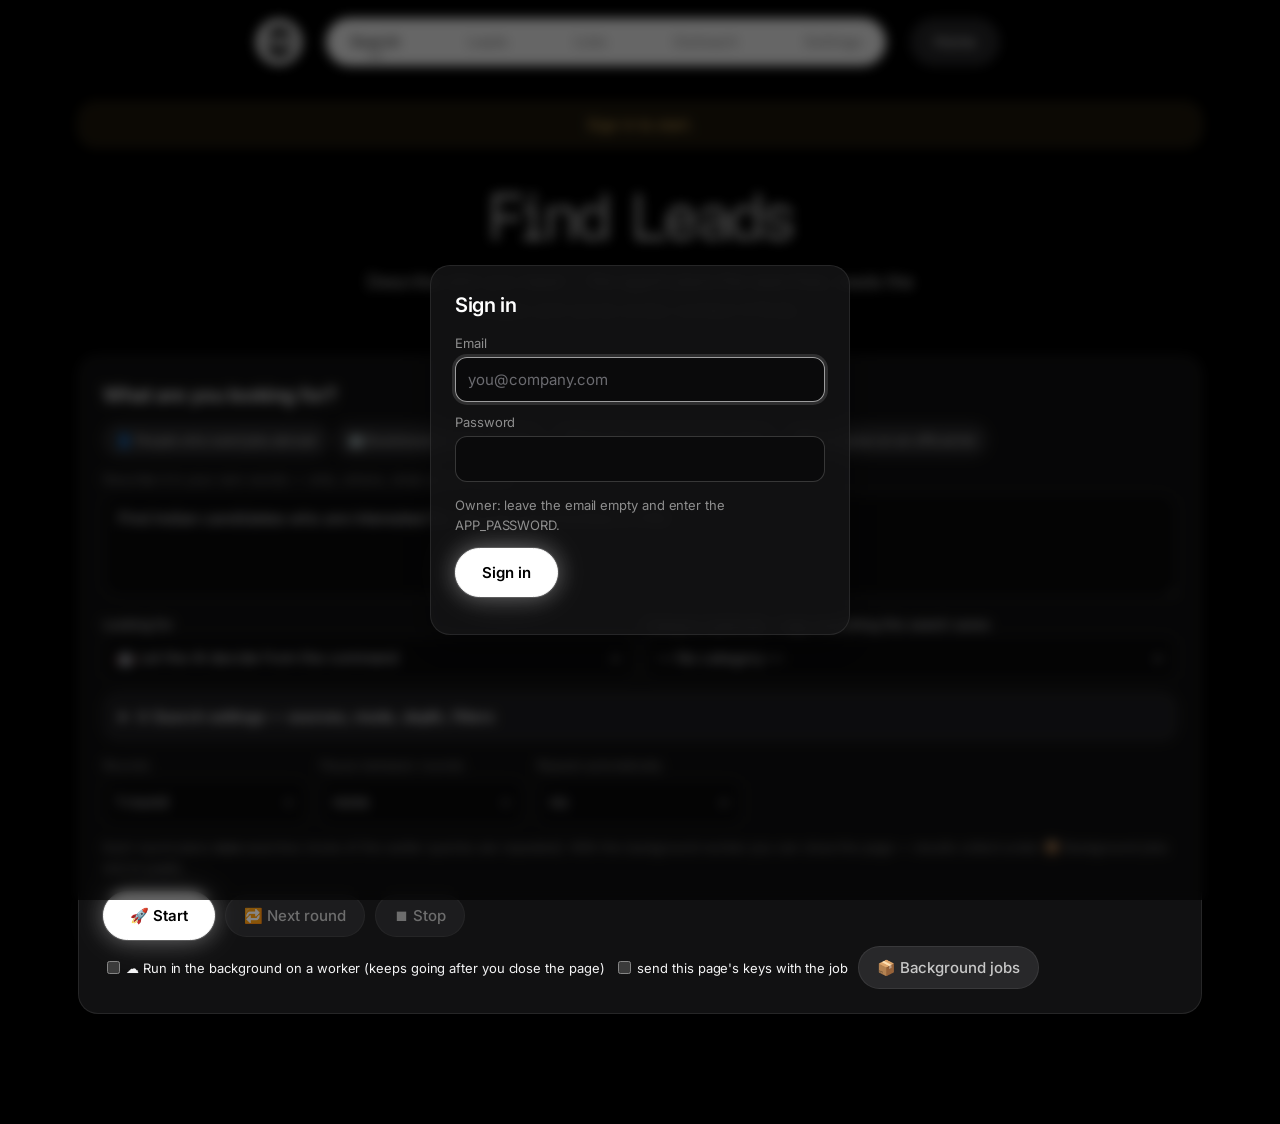
==== commit de8e9f7c: "Add organizations, users and per-organization API keys - Each organization gets its own Postgres sch" ====
--- a/public/app.html
+++ b/public/app.html
@@ -284,6 +284,22 @@
     .page-title span, .page-sub, .view > * { opacity: 1 !important; transform: none !important; filter: none !important; }
     .app-bg .bg-video { display: none; }
   }
+  /* ---- accounts: who is signed in, organization switcher, sign-in dialog ---- */
+  .account { display: flex; align-items: center; gap: 8px; flex-shrink: 0; }
+  .account select { height: 40px; border-radius: 999px; padding: 0 14px; max-width: 220px; }
+  .acct-chip { color: #fff; font-size: 13px; opacity: .85; white-space: nowrap; max-width: 260px; overflow: hidden;
+    text-overflow: ellipsis; }
+  .account button { height: 40px; border-radius: 999px; padding: 0 16px; }
+  .signin { position: fixed; inset: 0; z-index: 50; display: flex; align-items: center; justify-content: center;
+    background: rgba(0,0,0,.6); backdrop-filter: blur(6px); padding: 16px; }
+  .signin .panel { width: min(420px, 100%); margin: 0; }
+  .signin input { width: 100%; }
+  .adm-table td, .adm-table th { white-space: nowrap; }
+  .adm-actions button { padding: 3px 9px; margin: 2px 4px 2px 0; font-size: 13px; }
+  .key-row { display: grid; grid-template-columns: minmax(160px, 1fr) minmax(200px, 1.4fr) auto; gap: 8px; align-items: center;
+    padding: 4px 0; border-bottom: 1px solid var(--line); }
+  .key-row small { color: var(--muted); }
+  @media (max-width: 640px) { .key-row { grid-template-columns: 1fr; } .acct-chip { max-width: 160px; } }
 </style>
 </head>
 <body>
@@ -303,9 +319,26 @@
     <button data-view="settings">Settings</button>
   </nav>
   <a class="home-pill" href="./">Home</a>
+  <div class="account">
+    <select id="orgSwitch" class="hidden" title="Organization you are working in — its data and its API keys" aria-label="Organization"></select>
+    <span class="acct-chip" id="acctChip"></span>
+    <button id="signOutBtn" class="hidden" type="button">Sign out</button>
+  </div>
 </header>
+<div class="signin hidden" id="signin" role="dialog" aria-modal="true" aria-labelledby="signinTitle">
+  <form class="panel" id="signinForm">
+    <h2 id="signinTitle" style="margin-top:0">Sign in</h2>
+    <label for="siEmail">Email</label>
+    <input id="siEmail" type="email" autocomplete="username" placeholder="you@company.com">
+    <label for="siPw" style="margin-top:10px">Password</label>
+    <input id="siPw" type="password" autocomplete="current-password">
+    <p class="status" style="font-size:13px">Owner: leave the email empty and enter the APP_PASSWORD.</p>
+    <button type="submit" class="primary">Sign in</button>
+    <p class="status" id="siOut"></p>
+  </form>
+</div>
 <main>
-  <div class="banner hidden" id="setupBanner">Enter your app password and AI key in <a href="#" data-goto="settings">⚙️ Settings</a> to start.</div>
+  <div class="banner hidden" id="setupBanner">Sign in to start.</div>
 
   <div class="view" data-view="search">
   <header class="page-hero"><h1 class="page-title"><span>Find Leads</span></h1><p class="page-sub">Describe who you need — the agent plans the searches, reads the pages and saves every contact it finds.</p></header>
@@ -383,7 +416,8 @@
         <div><label for="backend">Search backend</label>
           <select id="backend"><option value="all">all engines at once (DuckDuckGo + every search API key, merged)</option><option value="auto">auto (DuckDuckGo + Google)</option><option value="google">google only (search API)</option><option value="duckduckgo">duckduckgo only</option></select></div>
         <div><label for="maxAge" title="Search only recent pages, and drop leads whose post / comment is older. Leads with no date found are kept.">Only leads active in the last</label>
-          <select id="maxAge"><option value="1">1 month</option><option value="3">3 months</option><option value="6" selected>6 months</option><option value="12">12 months</option><option value="24">2 years</option><option value="0">any time</option></select></div>
+          <select id="maxAge"><option value="1">1 month</option><option value="2">2 months</option><option value="3">3 months</option><option value="6" selected>6 months</option><option value="12">12 months</option><option value="24">2 years</option><option value="0">any time</option><option value="custom">Custom number of days…</option></select>
+          <div class="row hidden" id="maxAgeDaysRow" style="margin-top:6px;flex-wrap:nowrap"><input id="maxAgeDays" type="number" min="1" max="3650" step="1" value="7" style="width:110px"><span class="status" style="margin:0">days</span></div></div>
         <div><label for="extraction" title="How pages are read. Rules find emails, phone numbers, names, roles and countries with pattern matching — no AI tokens. The AI is then only used once per round, to plan the searches.">Page reading</label>
           <select id="extraction"><option value="rules">rules — no AI tokens</option><option value="hybrid">hybrid — AI only when rules find nobody</option><option value="ai">AI reads every page</option></select></div>
       </div>
@@ -644,7 +678,7 @@
   <div class="view hidden" data-view="outreach">
     <header class="page-hero"><h1 class="page-title"><span>Outreach</span></h1><p class="page-sub">Draft, send and track messages to the people you found — and handle their replies.</p></header>
     <section id="tab-outreach">
-    <details class="panel" id="metaBox" style="margin-bottom:12px">
+    <details class="panel" id="metaBox" style="margin-bottom:12px" data-owner-only>
       <summary>🤖 Auto-reply to “interested” comments on your own Instagram / Facebook posts</summary>
       <p class="status">When someone comments “interested” (or similar) on a post from <b>your official</b> Instagram
         Business account or Facebook Page, the tool replies under the comment, sends them a private message asking
@@ -694,14 +728,20 @@
 
   <div class="view hidden" data-view="settings">
     <header class="page-hero"><h1 class="page-title"><span>Settings</span></h1><p class="page-sub">Access, AI providers, search and data services, privacy.</p></header>
+    <div id="adminWrap" class="hidden">
+    <h3 class="sec">🏢 Organizations &amp; users</h3>
+    <section class="panel" id="adminPanel"></section>
+    </div>
     <h3 class="sec">🔐 Access &amp; AI</h3>
     <section class="panel" id="login">
+    <p class="banner hidden" id="keysManaged">🔒 API keys for your organization are managed by the administrator —
+      searches use the keys they saved. Ask them to add or change a key.</p>
     <div class="row">
-      <div style="flex:1;min-width:220px">
+      <div style="flex:1;min-width:220px" data-owner-only>
         <label for="pw">App password (APP_PASSWORD on Vercel)</label>
         <input id="pw" type="password" autocomplete="current-password" placeholder="APP_PASSWORD set on Vercel">
       </div>
-      <div style="flex:0.7;min-width:150px">
+      <div style="flex:0.7;min-width:150px" data-owner-only>
         <label for="llmProvider">AI provider</label>
         <select id="llmProvider">
           <option value="openrouter">OpenRouter</option>
@@ -715,18 +755,18 @@
           <option value="kimi">Kimi / Moonshot (cheap)</option>
         </select>
       </div>
-      <div style="flex:1.4;min-width:240px">
+      <div style="flex:1.4;min-width:240px" data-owner-only>
         <label for="orKey" id="orKeyLabel">API key</label>
         <input id="orKey" type="password" autocomplete="off" placeholder="Uses the server key unless entered here">
       </div>
-      <div style="flex:1;min-width:200px">
+      <div style="flex:1;min-width:200px" data-owner-only>
         <label for="orModel">AI model</label>
         <input id="orModel" list="orModels" autocomplete="off">
         <datalist id="orModels"></datalist>
       </div>
       <button id="testBtn" style="align-self:flex-end">Test connections</button>
     </div>
-    <details style="margin-top:8px">
+    <details style="margin-top:8px" data-owner-only>
       <summary>Gemini key (free tier — also used as a fallback)</summary>
       <div style="margin-top:8px;max-width:520px">
         <label for="geminiKey">Gemini API Key (AIza… or AQ.…)</label>
@@ -734,8 +774,8 @@
       </div>
     </details>
     <details style="margin-top:8px">
-      <summary>Claude key — used only for thinking (understanding the command, planning searches)</summary>
-      <div class="row" style="margin-top:8px">
+      <summary>Claude — used for thinking (understanding the command, planning searches)</summary>
+      <div class="row" style="margin-top:8px" data-owner-only>
         <div style="flex:1.4;min-width:240px">
           <label for="claudeKey">Anthropic API key (sk-ant-…)</label>
           <input id="claudeKey" type="password" autocomplete="off" placeholder="Uses server ANTHROPIC_API_KEY unless entered here">
@@ -753,7 +793,7 @@
         provider above, as before. Ticked: Claude plans and reads. Either way, if Claude fails or runs out of credit the
         provider above takes over.</p>
     </details>
-    <p style="color:var(--muted);font-size:13px;margin:10px 0 0">Automatic fallback: enter keys for as many providers as you like (pick each one in
+    <p style="color:var(--muted);font-size:13px;margin:10px 0 0" data-owner-only>Automatic fallback: enter keys for as many providers as you like (pick each one in
       “AI provider” and paste its key — every key is remembered). The chosen provider is used first; when it
       runs out of credits or hits its limit, the run switches to the next provider with a key
       (Gemini → Groq → Cerebras → Mistral → SambaNova → NVIDIA → GitHub Models → OpenRouter → DeepSeek → Kimi).</p>
@@ -763,10 +803,10 @@
   <section class="panel">
     <details id="intBox" open>
       <summary>Apollo, Lusha, ContactOut, RocketReach · Google search · unblockers — click to show / hide</summary>
-      <p style="color:var(--muted);font-size:13px">Paste API keys (from each service's dashboard → API / Integrations).
+      <p style="color:var(--muted);font-size:13px" data-owner-only>Paste API keys (from each service's dashboard → API / Integrations).
         Keys stay in this browser and are sent only to your own server; Vercel env vars work too. Account
         passwords are not supported — automated logins break these services' terms and get accounts banned.</p>
-      <div id="intFields"></div>
+      <div id="intFields" data-owner-only></div>
       <h3 style="font-size:14px;margin:14px 0 6px">Test the lead databases</h3>
       <p style="color:var(--muted);font-size:13px;margin:0 0 6px">One real lookup in each service that has a key
         (uses one credit each) — shows exactly what each service replies. These services need a LinkedIn profile
@@ -892,7 +932,22 @@
 if (load("csa_search_mode")) $("searchMode").value = load("csa_search_mode");
 $("searchMode").addEventListener("change", () => store("csa_search_mode", $("searchMode").value));
 if (load("csa_max_age") !== null && load("csa_max_age") !== "") $("maxAge").value = load("csa_max_age");
-$("maxAge").addEventListener("change", () => store("csa_max_age", $("maxAge").value));
+if (load("csa_max_age_days")) $("maxAgeDays").value = load("csa_max_age_days");
+function showAgeDays() { $("maxAgeDaysRow").classList.toggle("hidden", $("maxAge").value !== "custom"); }
+showAgeDays();
+$("maxAge").addEventListener("change", () => { store("csa_max_age", $("maxAge").value); showAgeDays();
+  if ($("maxAge").value === "custom") $("maxAgeDays").focus(); });
+$("maxAgeDays").addEventListener("change", () => store("csa_max_age_days", $("maxAgeDays").value));
+// "Only leads active in the last…": a preset in months or a custom number of days. 0 = any time.
+function ageDays() {
+  if ($("maxAge").value === "custom") return Math.max(1, Math.min(3650, Math.round(Number($("maxAgeDays").value) || 0))) || 0;
+  const m = Number($("maxAge").value) || 0;
+  return m ? Math.round(m * 30.5) : 0;
+}
+function ageCustom() { return $("maxAge").value === "custom" ? ageDays() : 0; }        // custom days, else 0
+function ageMonths() { return $("maxAge").value === "custom" ? Math.max(1, Math.ceil(ageDays() / 30.5)) : (Number($("maxAge").value) || 0); }
+function ageLabel() { const d = ageDays(); return !d ? "any time" : $("maxAge").value === "custom" ? `${d} day${d === 1 ? "" : "s"}` :
+  `${ageMonths()} month${ageMonths() === 1 ? "" : "s"}`; }
 for (const id of ["onlyInterested", "useLeadDb", "requireBoth"]) {
   const v = load("csa_" + id); if (v === "1" || v === "0") $(id).checked = v === "1";
   $(id).addEventListener("change", () => store("csa_" + id, $(id).checked ? "1" : "0"));
@@ -900,30 +955,25 @@
 $("extraction").addEventListener("change", () => store("csa_extraction", $("extraction").value));
 
 // ---------- API ----------
-async function api(path, body) {
+// Signed in as: an organization user (session token) or the owner (APP_PASSWORD, optionally inside an
+// organization chosen in the header). Only the owner's page sends its own API keys; organization users always
+// use the keys their administrator saved on the server.
+const auth = { token: load("csa_token") || "", me: null };
+function signedIn() { return !!(auth.token || $("pw").value.trim()); }
+async function api(path, body, method) {
   const route = path.split("?")[0];          // the route only — the query stays in the URL
   const cleanEndpoint = route.replace(/^\/api\//, "").replace(/^\//, "");
   const url = `${path}${path.includes("?") ? "&" : "?"}__path=${encodeURIComponent(cleanEndpoint)}`;
-  const headers = {
-    "Content-Type": "application/json",
-    "X-App-Password": $("pw").value,
-    "X-Endpoint": route,
-  };
-  const ok = $("orKey").value.trim(), om = $("orModel").value.trim();
-  headers["X-LLM-Provider"] = llmProvider();
-  if (ok) headers["X-LLM-Key"] = ok;
-  if (om) headers["X-LLM-Model"] = om;
-  headers["X-LLM-Keys"] = savedLLM("key");
-  headers["X-LLM-Models"] = savedLLM("model");
-  const gk = $("geminiKey").value.trim();
-  if (gk) headers["X-Gemini-Key"] = gk;
-  const ck = $("claudeKey").value.trim(), cm = $("claudeModel").value.trim();
-  if (ck) headers["X-Claude-Key"] = ck;
-  if (cm) headers["X-Claude-Model"] = cm;
+  const headers = { "Content-Type": "application/json", "X-Endpoint": route };
   if ($("claudeReading").checked) headers["X-Claude-Reading"] = "1";
-  headers["X-Integrations"] = integrationKeys();
+  if (auth.token) headers["Authorization"] = "Bearer " + auth.token;
+  else {
+    headers["X-App-Password"] = $("pw").value;
+    if (load("csa_org")) headers["X-Org"] = load("csa_org");
+    ownerKeyHeaders(headers);
+  }
   const res = await fetch(url, {
-    method: body === undefined ? "GET" : "POST",
+    method: method || (body === undefined ? "GET" : "POST"),
     headers,
     body: body === undefined ? undefined : JSON.stringify(body),
   });
@@ -936,9 +986,24 @@
   if (!res.ok) {
     const detail = data && data.detail ? (typeof data.detail === "string" ? data.detail : JSON.stringify(data.detail))
                                        : `HTTP ${res.status}`;
+    if (res.status === 401 && auth.token && route !== "/api/auth/login") signOut(detail);
     const err = new Error(detail); err.status = res.status; throw err;
   }
   return data;
+}
+function ownerKeyHeaders(headers) {
+  const ok = $("orKey").value.trim(), om = $("orModel").value.trim();
+  headers["X-LLM-Provider"] = llmProvider();
+  if (ok) headers["X-LLM-Key"] = ok;
+  if (om) headers["X-LLM-Model"] = om;
+  headers["X-LLM-Keys"] = savedLLM("key");
+  headers["X-LLM-Models"] = savedLLM("model");
+  const gk = $("geminiKey").value.trim();
+  if (gk) headers["X-Gemini-Key"] = gk;
+  const ck = $("claudeKey").value.trim(), cm = $("claudeModel").value.trim();
+  if (ck) headers["X-Claude-Key"] = ck;
+  if (cm) headers["X-Claude-Model"] = cm;
+  headers["X-Integrations"] = integrationKeys();
 }
 
 // ---------- log & stats ----------
@@ -1287,8 +1352,8 @@
   const btn = $("enrichBtn"); btn.disabled = true;
   try {
     const all = (await api("/api/candidates")).candidates;
-    const months = Number($("maxAge").value), onlyKeen = $("onlyInterested").checked;
-    const cutoff = months ? Date.now() - months * 30.5 * 864e5 : 0;
+    const days = ageDays(), onlyKeen = $("onlyInterested").checked;
+    const cutoff = days ? Date.now() - days * 864e5 : 0;
     const todo = all.filter((c) => (!c.phone || !c.email) && (!onlyKeen || c.shows_interest) &&
       (!cutoff || !c.activity_date || Date.parse(c.activity_date) >= cutoff));
     if (!todo.length) { $("dbStatus").textContent = "No interested, recent candidates are missing a phone or email."; return; }
@@ -1297,7 +1362,7 @@
       const chunk = todo.slice(i, i + 10);
       $("dbStatus").textContent = `Looking up ${done + 1}–${done + chunk.length} of ${todo.length}… (${filled} filled so far)`;
       const r = await api("/api/enrich", { candidate_ids: chunk.map((c) => c.id), only_interested: onlyKeen,
-        max_age_months: months, require_both: $("requireBoth").checked });
+        max_age_months: ageMonths(), max_age_days: ageCustom(), require_both: $("requireBoth").checked });
       for (const x of r.results) {
         if (x.provider) filled++;
         const why = x.skipped || (x.provider ? "" : (x.errors || [])[0] || "not found in any lead database");
@@ -1503,7 +1568,7 @@
   if ($("useLeadDb").checked && $("requireBoth").checked && /only a phone or only an email/.test(log)) tips.push("Some lookups found only a phone or only an email and were dropped: untick <b>both phone &amp; email</b> to keep them.");
   if ((c.withEmail || c.guessed) && ready && !ready.smtp_remote && !(ready.mailbox_check || []).length) tips.push("Emails are checked by DNS only (Vercel blocks the SMTP port): set <code>SMTP_VERIFY_URL</code> or a Hunter / ZeroBounce / NeverBounce key to confirm mailboxes.");
   if ($("extraction").value === "rules") tips.push("Page reading is “rules only”: choose <b>hybrid</b> for the AI to judge the shortlisted posts (more accurate leads, a few AI calls per batch).");
-  if (/too old/.test(log) && Number($("maxAge").value)) tips.push("Many posts were older than the time window: widen <b>Only leads active in the last</b> to get more.");
+  if (/too old/.test(log) && ageDays()) tips.push("Many posts were older than the time window: widen <b>Only leads active in the last</b> to get more.");
   if (!ws.length) { box.innerHTML = ""; return; }
   box.innerHTML = `<div class="im-card"><h4>📋 Run summary <button data-goto="leads" style="margin-left:auto;padding:4px 12px">See leads →</button></h4>
     <p><b>${c.records}</b> contacts saved · <b>${c.withPhone}</b> with phone · <b>${c.withEmail}</b> with email · ${c.both} with both` +
@@ -1518,12 +1583,11 @@
   const sources = [...$("imSources").querySelectorAll("input:checked")].map((x) => x.value);
   const auto = $("autoSources").checked;
   if (!sources.length && !auto) throw new Error("Tick at least one source.");
-  const months = Number($("maxAge").value);
   const numQueries = Math.max(4, Math.min(60, num("numWaves") * num("qpw")));
   const roundNo = rounds.round + 1;
   logEv("info", roundNo > 1 ? `Round ${roundNo}: understanding the command again, avoiding ${rounds.queries.length} queries already used…`
                             : "Understanding the command and planning searches…");
-  const u = await api("/api/im/understand", { command: intent, sources, max_age_days: months ? Math.round(months * 30.5) : null,
+  const u = await api("/api/im/understand", { command: intent, sources, max_age_days: ageDays() || null,
     num_queries: numQueries, exclude_queries: rounds.queries, auto_sources: auto,
     target: $("lookingFor").value, category: roundNo === 1 ? runCategory() : "", mode });
   const spec = u.spec;
@@ -1630,8 +1694,7 @@
   try { spec = JSON.parse($("imSpec").dataset.spec || "null"); } catch (_) {}
   if (spec) return spec;
   logEv("info", "Understanding the command…");
-  const months = Number($("maxAge").value);
-  const u = await api("/api/im/understand", { command: intent, sources, max_age_days: months ? Math.round(months * 30.5) : null,
+  const u = await api("/api/im/understand", { command: intent, sources, max_age_days: ageDays() || null,
     num_queries: 4 });
   im.runId = u.run_id; imRenderSpec(u.spec); $("imSpec").dataset.spec = JSON.stringify(u.spec);
   return u.spec;
@@ -2009,10 +2072,9 @@
   if (!intent) { $("runStatus").textContent = "Enter a discovery intent."; return; }
   if (!(await preflight())) return;
   const sources = [...$("imSources").querySelectorAll("input:checked")].map((x) => x.value);
-  const months = Number($("maxAge").value);
   try {
     const r = await api("/api/jobs", { command: intent, sources, auto_sources: $("autoSources").checked,
-      max_age_days: months ? Math.round(months * 30.5) : null,
+      max_age_days: ageDays() || null,
       num_queries: Math.max(4, Math.min(60, num("numWaves") * num("qpw"))), max_urls: Math.max(num("maxUrls") || 30, 60),
       batch: Math.min(8, num("batch") || 5), settings: imSettings({ mode: "combined" }, intent, []),
       use_page_keys: $("bgKeys").checked, rounds: Number($("roundsN").value) || 1,
@@ -2124,7 +2186,7 @@
 async function runPipeline(intent, totals, rounds) {
   const settings = { numWaves: num("numWaves"), qpw: num("qpw"), maxRes: num("maxRes"), maxUrls: num("maxUrls"),
     batch: num("batch"), timeout: num("timeout"), region: $("region").value, backend: $("backend").value,
-    robots: $("robots").checked, snippet: $("snippet").checked, extraction: $("extraction").value, maxAge: Number($("maxAge").value),
+    robots: $("robots").checked, snippet: $("snippet").checked, extraction: $("extraction").value, maxAge: ageMonths(), maxAgeDays: ageCustom(),
     onlyInterested: $("onlyInterested").checked, useLeadDb: $("useLeadDb").checked, requireBoth: $("requireBoth").checked };
 
   logEv("info", "Asking Gemini for a multi-wave search plan…");
@@ -2156,7 +2218,7 @@
     for (let qi = 0; qi < wave.queries.length && !state.stop; qi++) {
       const q = wave.queries[qi];
       try {
-        const r = await api("/api/search", { query: q, max_results: settings.maxRes, region: settings.region, backend: settings.backend, max_age_months: settings.maxAge });
+        const r = await api("/api/search", { query: q, max_results: settings.maxRes, region: settings.region, backend: settings.backend, max_age_months: settings.maxAge, max_age_days: settings.maxAgeDays });
         let added = 0;
         for (const h of r.hits) if (!hits.has(h.url)) { hits.set(h.url, h); added++; }
         if (r.google_missing && !state.googleHinted) {
@@ -2199,7 +2261,7 @@
         const r = await api("/api/process", { intent, items, wave_tag: tag, page_timeout_s: settings.timeout,
           respect_robots: settings.robots, snippet_fallback: settings.snippet,
           extraction: settings.extraction, plan_queries: waves.flatMap((w) => w.queries),
-          max_age_months: settings.maxAge, role_keywords: plan.role_keywords || [], locations: plan.locations || [],
+          max_age_months: settings.maxAge, max_age_days: settings.maxAgeDays, role_keywords: plan.role_keywords || [], locations: plan.locations || [],
           only_interested: settings.onlyInterested, enrich: settings.useLeadDb, require_both: settings.requireBoth,
           category: runCategory() });
         for (const k of ["crawled", "blocked", "failed", "records", "dropped"]) stats[k] += r.stats[k];
@@ -2227,7 +2289,7 @@
         }
         logEv("saved", `Batch ${b + 1}: ${r.stats.pages_read ?? r.stats.sent_to_gemini} pages read (${r.stats.sent_to_gemini} by AI) → ${r.stats.records} candidates saved` +
           ` (${r.stats.with_phone || 0} with phone, ${r.stats.with_email || 0} with email, ${r.stats.dated || 0} dated)` +
-          (r.stats.too_old ? ` · ${r.stats.too_old} skipped as older than ${settings.maxAge} months` : "") +
+          (r.stats.too_old ? ` · ${r.stats.too_old} skipped as older than ${ageLabel()}` : "") +
           (r.stats.not_interested ? ` · ${r.stats.not_interested} skipped (no interest shown)` : "") +
           (r.stats.off_target ? ` · ${r.stats.off_target} skipped (wrong location)` : "") +
           (r.stats.recruiters ? ` · ${r.stats.recruiters} HR / recruiters / job ads left out` : "") +
@@ -2679,8 +2741,8 @@
 };
 
 function showView(name) {
-  if (name === "leads" && $("pw").value.trim()) { showStorage(); loadSuggestions(); loadCategories(); }
-  if (name === "search" && $("pw").value.trim()) loadCategories();
+  if (name === "leads" && signedIn()) { showStorage(); loadSuggestions(); loadCategories(); }
+  if (name === "search" && signedIn()) loadCategories();
   document.querySelectorAll(".view").forEach((v) => v.classList.toggle("hidden", v.dataset.view !== name));
   document.querySelectorAll("#nav button").forEach((b) => b.toggleAttribute("aria-current", b.dataset.view === name));
   store("csa_view", name);
@@ -2695,7 +2757,7 @@
   const fromLink = location.hash.slice(1);
   showView(["search", "leads", "lists", "outreach", "settings"].includes(fromLink) ? fromLink : (load("csa_view") || "search"));
 }
-function checkSetup() { $("setupBanner").classList.toggle("hidden", !!$("pw").value.trim()); }
+function checkSetup() { $("setupBanner").classList.toggle("hidden", signedIn()); }
 $("pw").addEventListener("input", checkSetup); checkSetup();
 
 // ---------- presets: one click sets the sensible options for the kind of search ----------
@@ -2747,6 +2809,254 @@
     $("dncOut").textContent = `Erased contact details of ${r.candidates} candidates and ${r.leads} leads older than ${days} days.`;
   } catch (e) { $("dncOut").textContent = "❌ " + e.message; }
 };
+// ---------- accounts: sign-in, organizations, users and their API keys ----------
+function showSignin(on, msg) {
+  $("signin").classList.toggle("hidden", !on);
+  if (msg !== undefined) $("siOut").textContent = msg;
+  if (on) setTimeout(() => $("siEmail").focus(), 50);
+}
+function signOut(msg) {
+  if (auth.token) api("/api/auth/logout", {}).catch(() => {});
+  auth.token = ""; auth.me = null; store("csa_token");
+  if (!msg) { $("pw").value = ""; store("csa_pw"); store("csa_org"); }      // the owner signing out too
+  applyRole(); checkSetup(); showSignin(true, msg || "");
+}
+$("signOutBtn").onclick = () => signOut();
+$("signinForm").onsubmit = async (e) => {
+  e.preventDefault();
+  const email = $("siEmail").value.trim(), pw = $("siPw").value;
+  if (!pw) { $("siOut").textContent = "Enter your password."; return; }
+  $("siOut").textContent = "Signing in…";
+  try {
+    if (email) {
+      const r = await api("/api/auth/login", { email, password: pw });
+      auth.token = r.token; store("csa_token", r.token);
+    } else {
+      auth.token = ""; store("csa_token"); $("pw").value = pw; store("csa_pw", pw);
+    }
+    $("siPw").value = "";
+    await loadMe();
+    if (auth.me) { showSignin(false, ""); checkSetup(); showView(load("csa_view") || "search"); }
+  } catch (err) { $("siOut").textContent = "❌ " + err.message; }
+};
+
+async function loadMe() {
+  if (!signedIn()) { auth.me = null; applyRole(); showSignin(true); return; }
+  try {
+    auth.me = (await api("/api/auth/me")).me;
+    showSignin(false);
+  } catch (e) {
+    if (e.status === 404 && load("csa_org")) { store("csa_org"); return loadMe(); }   // that organization is gone
+    if (e.status === 401) {
+      auth.me = null;
+      if (!auth.token) { $("pw").value = ""; store("csa_pw"); }
+      showSignin(true, e.message);
+    }
+  }
+  applyRole();
+  if (auth.me && auth.me.role === "super") loadOrgSwitch();
+  if (auth.me && auth.me.can_manage_users) renderAdmin();
+}
+function roleName(r) { return { super: "owner", org_admin: "admin", member: "member" }[r] || r; }
+function applyRole() {
+  const me = auth.me || {}, owner = me.role === "super";
+  document.querySelectorAll("[data-owner-only]").forEach((el) => el.classList.toggle("hidden", !!auth.me && !owner));
+  $("keysManaged").classList.toggle("hidden", !auth.me || owner);
+  $("adminWrap").classList.toggle("hidden", !me.can_manage_users);
+  $("orgSwitch").classList.toggle("hidden", !owner);
+  $("signOutBtn").classList.toggle("hidden", !auth.me);
+  $("acctChip").textContent = !me.role ? "" : owner ? "Owner" :
+    `${me.name || me.email} · ${me.org_name} · ${roleName(me.role)}`;
+  $("acctChip").title = me.email || "";
+}
+async function loadOrgSwitch() {
+  try {
+    const orgs = (await api("/api/admin/orgs")).orgs || [];
+    const sel = $("orgSwitch");
+    sel.replaceChildren(new Option("Master workspace (yours)", "master"),
+      ...orgs.map((o) => new Option(o.name + (o.active === false ? " (disabled)" : ""), o.id)));
+    sel.value = load("csa_org") || "master";
+    auth.orgs = orgs;
+  } catch (_) { $("orgSwitch").classList.add("hidden"); }      // no database yet: master only
+}
+$("orgSwitch").onchange = () => {
+  const v = $("orgSwitch").value;
+  store("csa_org", v === "master" ? undefined : v);
+  location.reload();                     // nothing from the previous organization stays on screen
+};
+
+// --- admin panel: the owner manages every organization; an organization admin their own users ---
+function renderAdmin() {
+  const me = auth.me || {}, box = $("adminPanel");
+  if (me.role === "super") {
+    box.innerHTML = `<p class="status" style="margin-top:0">Each organization has its own database and users and can
+      have its own API keys; keys it does not have come from your <b>master keys</b>. Organization admins enrol
+      users but cannot see or change keys. Use the selector at the top to work inside an organization.</p>
+      <div class="row">
+        <div style="flex:1;min-width:180px"><label for="aoName">New organization</label><input id="aoName" placeholder="Company name"></div>
+        <div style="flex:1;min-width:180px"><label for="aoEmail">Its admin's email</label><input id="aoEmail" type="email" placeholder="admin@company.com"></div>
+        <div style="flex:1;min-width:150px"><label for="aoAdminName">Admin's name</label><input id="aoAdminName"></div>
+        <div style="flex:1;min-width:150px"><label for="aoPw">Admin's password (8+)</label><input id="aoPw" type="text" autocomplete="off"></div>
+        <button class="primary" id="aoCreate" style="align-self:flex-end">➕ Create</button>
+      </div>
+      <div class="row" style="margin-top:10px">
+        <button id="aoMaster">🔑 Master API keys (default for every organization)</button>
+        <button id="aoCopy" title="Saves the keys entered on this page (below) as the master keys, so every organization can use them">⬆️ Save this page's keys as master keys</button>
+      </div>
+      <p class="status" id="aoOut"></p><div id="aoList"></div><div id="aoDetail"></div>`;
+    $("aoCreate").onclick = async () => {
+      try {
+        const r = await api("/api/admin/orgs", { name: $("aoName").value.trim(), admin_email: $("aoEmail").value.trim(),
+          admin_password: $("aoPw").value, admin_name: $("aoAdminName").value.trim() });
+        $("aoOut").textContent = `Created “${r.org.name}”` + (r.admin ? ` with admin ${r.admin.email} — send them the app link and their password.` : ".");
+        ["aoName", "aoEmail", "aoPw", "aoAdminName"].forEach((id) => $(id).value = "");
+        loadOrgs(); loadOrgSwitch();
+      } catch (e) { $("aoOut").textContent = "❌ " + e.message; }
+    };
+    $("aoMaster").onclick = () => keysEditor("master", "Master keys");
+    $("aoCopy").onclick = copyPageKeysToMaster;
+    loadOrgs();
+  } else {
+    box.innerHTML = `<p class="status" style="margin-top:0">Users of <b>${esc(me.org_name)}</b>. They sign in with
+      their email and the password you set; API keys are managed by the administrator.</p><div id="aoDetail"></div>`;
+    usersEditor(me.org_id, me.org_name);
+  }
+}
+async function loadOrgs() {
+  try {
+    const orgs = (await api("/api/admin/orgs")).orgs || [];
+    $("aoList").innerHTML = !orgs.length ? `<p class="status">No organizations yet.</p>` :
+      `<div class="table-wrap"><table class="adm-table"><thead><tr><th>Organization</th><th class="num">Users</th>
+        <th>Own keys</th><th>Status</th><th>Created</th><th></th></tr></thead><tbody>` + orgs.map((o) =>
+        `<tr><td>${esc(o.name)}</td><td class="num">${o.users}</td><td>${o.has_keys ? "yes" : "master"}</td>
+         <td>${o.active === false ? "disabled" : "active"}</td><td>${esc((o.created_at || "").slice(0, 10))}</td>
+         <td class="adm-actions"><button data-a="users" data-id="${esc(o.id)}">👥 Users</button><button data-a="keys" data-id="${esc(o.id)}">🔑 Keys</button>
+           <button data-a="open" data-id="${esc(o.id)}">↪ Open its data</button>
+           <button data-a="toggle" data-id="${esc(o.id)}" data-on="${o.active === false ? 1 : 0}">${o.active === false ? "Enable" : "Disable"}</button></td></tr>`).join("") +
+      `</tbody></table></div>`;
+    $("aoList").querySelectorAll("button[data-a]").forEach((b) => b.onclick = async () => {
+      const o = orgs.find((x) => x.id === b.dataset.id);
+      if (b.dataset.a === "users") usersEditor(o.id, o.name);
+      if (b.dataset.a === "keys") keysEditor(o.id, o.name);
+      if (b.dataset.a === "open") { store("csa_org", o.id); location.reload(); }
+      if (b.dataset.a === "toggle") {
+        const on = b.dataset.on === "1";
+        if (!on && !confirm(`Disable “${o.name}”? Its users are signed out and cannot sign in; its data is kept.`)) return;
+        try { await api(`/api/admin/orgs/${o.id}`, { active: on }, "PATCH"); loadOrgs(); loadOrgSwitch(); }
+        catch (e) { $("aoOut").textContent = "❌ " + e.message; }
+      }
+    });
+  } catch (e) { $("aoList").innerHTML = `<p class="status">❌ ${esc(e.message)}</p>`; }
+}
+async function usersEditor(orgId, orgName) {
+  const box = $("aoDetail");
+  box.innerHTML = `<div class="im-card" style="margin-top:12px"><b>👥 Users — ${esc(orgName)}</b>
+    <div class="row" style="margin-top:8px">
+      <div style="flex:1;min-width:180px"><label for="auEmail">Email</label><input id="auEmail" type="email"></div>
+      <div style="flex:1;min-width:150px"><label for="auName">Name</label><input id="auName"></div>
+      <div style="flex:1;min-width:150px"><label for="auPw">Password (8+)</label><input id="auPw" type="text" autocomplete="off"></div>
+      <div style="flex:.7;min-width:130px"><label for="auRole">Role</label><select id="auRole">
+        <option value="member">Member — runs searches</option><option value="org_admin">Admin — also manages users</option></select></div>
+      <button class="primary" id="auAdd" style="align-self:flex-end">➕ Add user</button>
+    </div><p class="status" id="auOut"></p><div id="auList"></div></div>`;
+  const list = async () => {
+    try {
+      const users = (await api(`/api/admin/orgs/${orgId}/users`)).users || [];
+      $("auList").innerHTML = !users.length ? `<p class="status">No users yet.</p>` :
+        `<div class="table-wrap"><table class="adm-table"><thead><tr><th>Email</th><th>Name</th><th>Role</th><th>Status</th>
+          <th>Last sign-in</th><th></th></tr></thead><tbody>` + users.map((u) =>
+          `<tr><td>${esc(u.email)}</td><td>${esc(u.name || "")}</td><td>${roleName(u.role)}</td><td>${u.active ? "active" : "disabled"}</td>
+           <td>${esc((u.last_login || "").slice(0, 16).replace("T", " ") || "never")}</td>
+           <td class="adm-actions"><button data-a="pw" data-id="${u.id}">🔁 Reset password</button>
+             <button data-a="role" data-id="${u.id}" data-role="${u.role === "org_admin" ? "member" : "org_admin"}">${u.role === "org_admin" ? "Make member" : "Make admin"}</button>
+             <button data-a="active" data-id="${u.id}" data-on="${u.active ? 0 : 1}">${u.active ? "Disable" : "Enable"}</button></td></tr>`).join("") +
+        `</tbody></table></div>`;
+      $("auList").querySelectorAll("button[data-a]").forEach((b) => b.onclick = async () => {
+        let body;
+        if (b.dataset.a === "pw") { const pw = prompt("New password (at least 8 characters):"); if (!pw) return; body = { password: pw }; }
+        if (b.dataset.a === "role") body = { role: b.dataset.role };
+        if (b.dataset.a === "active") body = { active: b.dataset.on === "1" };
+        try { await api(`/api/admin/users/${b.dataset.id}`, body, "PATCH"); $("auOut").textContent = "Saved."; list(); }
+        catch (e) { $("auOut").textContent = "❌ " + e.message; }
+      });
+    } catch (e) { $("auList").innerHTML = `<p class="status">❌ ${esc(e.message)}</p>`; }
+  };
+  $("auAdd").onclick = async () => {
+    try {
+      const r = await api(`/api/admin/orgs/${orgId}/users`, { email: $("auEmail").value.trim(), name: $("auName").value.trim(),
+        password: $("auPw").value, role: $("auRole").value });
+      $("auOut").textContent = `Added ${r.user.email} — they sign in with this email and password.`;
+      ["auEmail", "auName", "auPw"].forEach((id) => $(id).value = "");
+      list(); if ($("aoList")) loadOrgs();
+    } catch (e) { $("auOut").textContent = "❌ " + e.message; }
+  };
+  list();
+}
+// Every key an organization can have: [section, name, label].
+function keyFields() {
+  return [["", "llm_provider", "Preferred AI provider (" + Object.keys(LLM).join(", ") + ", gemini)"],
+    ...Object.keys(LLM).map((p) => ["llm_keys", p, LLM[p].key]),
+    ["", "gemini_key", "Gemini API key"], ["", "claude_key", "Anthropic (Claude) API key — thinking"],
+    ["", "claude_model", "Claude model (e.g. claude-opus-5-5)"],
+    ...INTEGRATIONS.map(([n, label]) => ["integrations", n, label])];
+}
+async function keysEditor(orgId, name) {
+  const box = $("aoDetail");
+  box.innerHTML = `<div class="im-card" style="margin-top:12px"><b>🔑 API keys — ${esc(name)}</b><p class="status">Loading…</p></div>`;
+  let r;
+  try { r = await api(`/api/admin/orgs/${orgId}/keys`); } catch (e) { box.innerHTML = `<p class="status">❌ ${esc(e.message)}</p>`; return; }
+  const get = (src, sec, n) => (sec ? (src[sec] || {})[n] : src[n]) || "";
+  const isMaster = orgId === "master";
+  box.innerHTML = `<div class="im-card" style="margin-top:12px"><b>🔑 API keys — ${esc(name)}</b>
+    <p class="status">${isMaster ? "Used by every organization that has not saved its own key (and by your master workspace)."
+      : "Leave a field empty to keep what is saved. Keys this organization does not have come from the master keys."}
+      Keys are stored encrypted; only the last 4 characters are ever shown.</p>
+    <div id="keRows"></div><div class="row" style="margin-top:10px"><button class="primary" id="keSave">💾 Save keys</button></div>
+    <p class="status" id="keOut"></p></div>`;
+  $("keRows").innerHTML = keyFields().map(([sec, n, label]) => {
+    const own = get(r.own, sec, n), master = get(r.master, sec, n);
+    const plain = n === "llm_provider" || n === "claude_model";
+    const now = own ? `saved: ${esc(own)}` : (!isMaster && master ? `from master: ${esc(master)}` : "not set");
+    return `<div class="key-row"><label for="ke_${sec}_${n}" style="margin:0">${esc(label)}<br><small>${now}</small></label>
+      <input id="ke_${sec}_${n}" data-sec="${sec}" data-n="${n}" type="${plain ? "text" : "password"}" autocomplete="off" placeholder="${own ? "enter to replace" : "enter to set"}">
+      ${own ? `<button data-clear="${sec}|${n}" style="padding:3px 9px">Remove</button>` : "<span></span>"}</div>`;
+  }).join("");
+  const save = async (body) => {
+    try { await api(`/api/admin/orgs/${orgId}/keys`, body, "PUT"); $("keOut").textContent = "Saved — every user of this organization now uses these keys.";
+      keysEditor(orgId, name); if ($("aoList")) loadOrgs(); }
+    catch (e) { $("keOut").textContent = "❌ " + e.message; }
+  };
+  const bodyFor = (pairs) => {
+    const body = { integrations: {}, llm_keys: {}, llm_models: {} };
+    for (const [sec, n, v] of pairs) { if (sec) body[sec][n] = v; else body[n] = v; }
+    return body;
+  };
+  $("keSave").onclick = () => {
+    const pairs = [...$("keRows").querySelectorAll("input")].filter((i) => i.value.trim())
+      .map((i) => [i.dataset.sec, i.dataset.n, i.value.trim()]);
+    if (!pairs.length) { $("keOut").textContent = "Nothing entered."; return; }
+    save(bodyFor(pairs));
+  };
+  $("keRows").querySelectorAll("button[data-clear]").forEach((b) => b.onclick = () => {
+    const [sec, n] = b.dataset.clear.split("|");
+    if (confirm("Remove this saved key?" + (isMaster ? "" : " The organization then uses the master key, if any."))) save(bodyFor([[sec, n, ""]]));
+  });
+}
+async function copyPageKeysToMaster() {
+  const llmKeys = JSON.parse(savedLLM("key")), llmModels = JSON.parse(savedLLM("model"));
+  const ok = $("orKey").value.trim(); if (ok) llmKeys[llmProvider()] = ok;
+  const body = { integrations: JSON.parse(integrationKeys()), llm_keys: llmKeys, llm_models: llmModels,
+    llm_provider: llmProvider() };
+  if ($("geminiKey").value.trim()) body.gemini_key = $("geminiKey").value.trim();
+  if ($("claudeKey").value.trim()) body.claude_key = $("claudeKey").value.trim();
+  if ($("claudeModel").value.trim()) body.claude_model = $("claudeModel").value.trim();
+  const n = Object.keys(body.integrations).length + Object.keys(llmKeys).length + (body.gemini_key ? 1 : 0) + (body.claude_key ? 1 : 0);
+  if (!n) { $("aoOut").textContent = "No keys are entered on this page."; return; }
+  if (!confirm(`Save ${n} key(s) from this page as the master keys? Organizations without their own keys will use them.`)) return;
+  try { await api("/api/admin/orgs/master/keys", body, "PUT"); $("aoOut").textContent = `Saved ${n} key(s) as master keys.`; }
+  catch (e) { $("aoOut").textContent = "❌ " + e.message; }
+}
+loadMe();
 </script>
 </body>
 </html>
